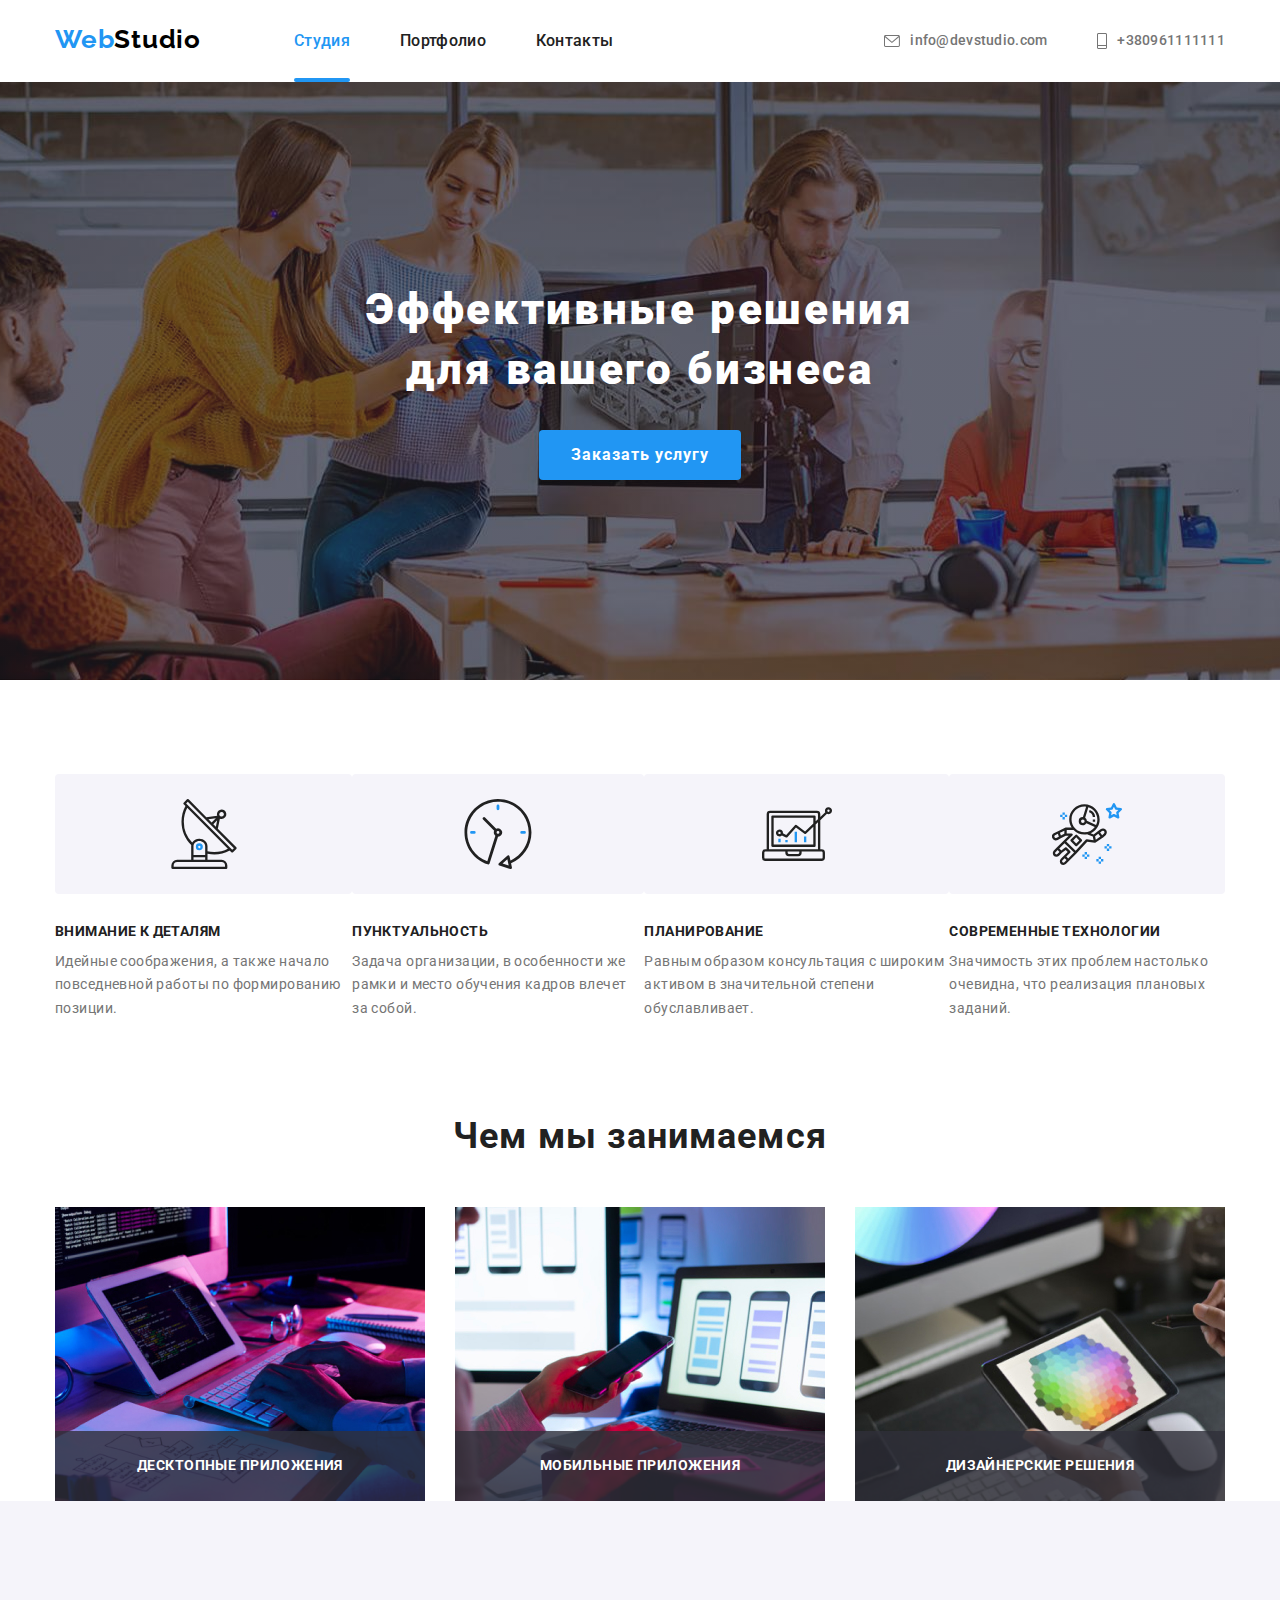
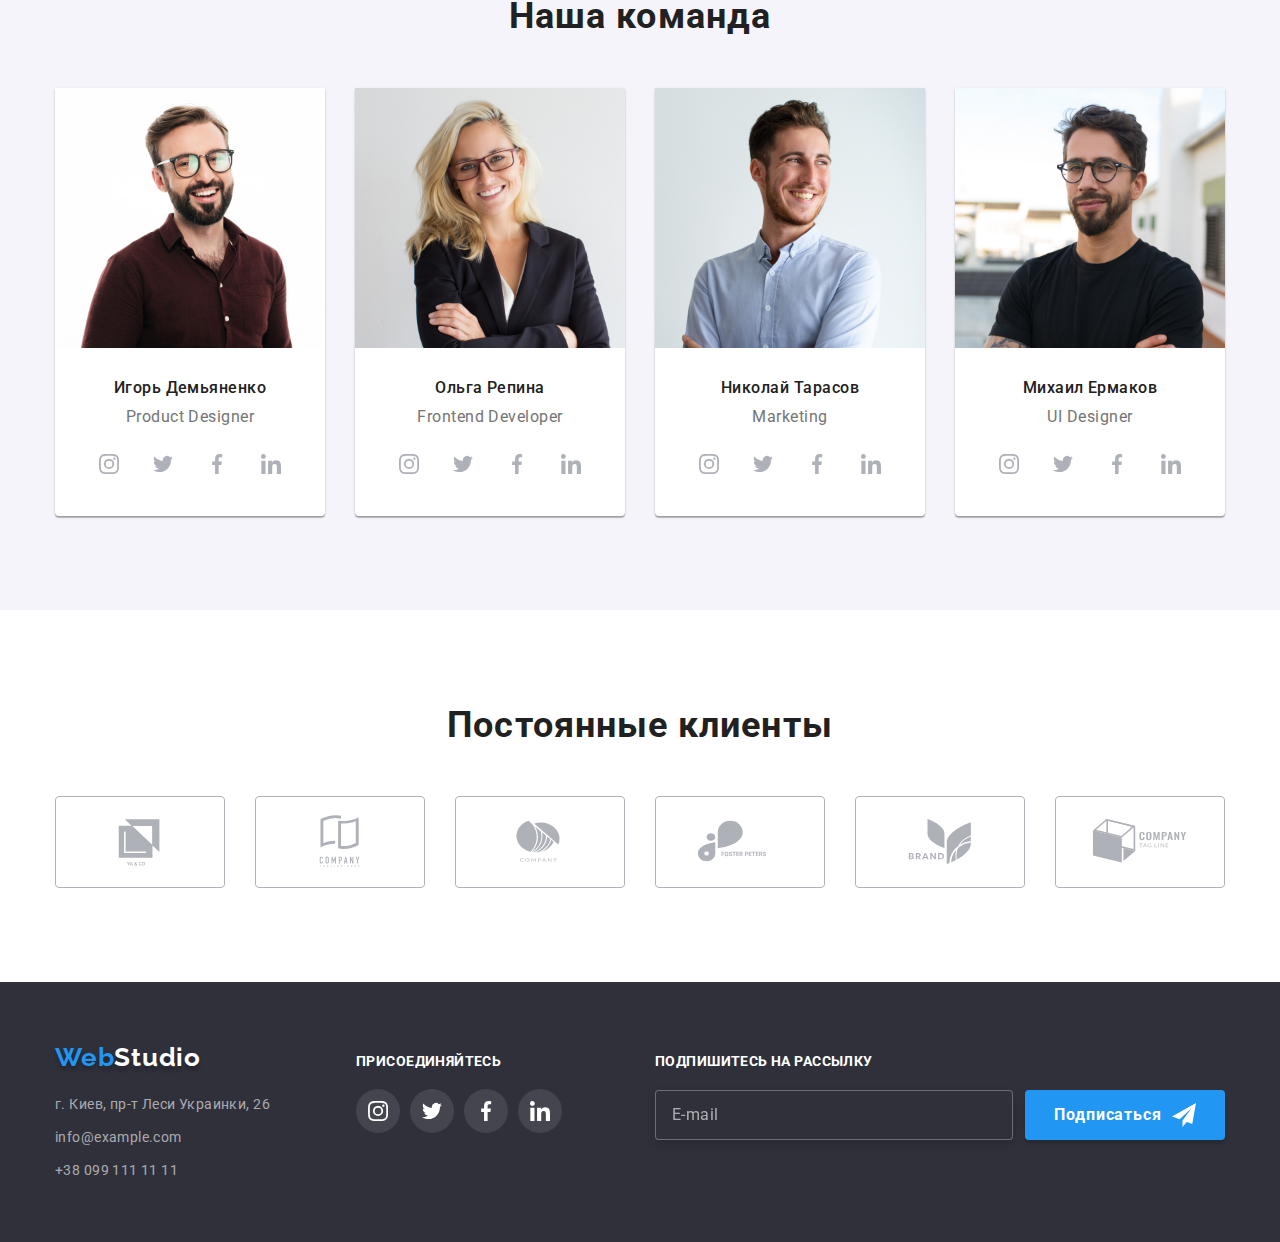
==== index.html @ cd78e580 "1" ====
<!DOCTYPE html>
<html lang="ru">
<head>
    <meta charset="UTF-8">
    <meta http-equiv="X-UA-Compatible" content="IE=edge">
    <meta name="viewport" content="width=device-width, initial-scale=1.0">
    <title>Studio</title>
    <link rel="preconnect" href="https://fonts.googleapis.com" />
    <link rel="preconnect" href="https://fonts.gstatic.com" crossorigin />
    <link
      href="https://fonts.googleapis.com/css2?family=Raleway:wght@700&family=Roboto:wght@400;500;700;900&display=swap"
      rel="stylesheet"
    />
    <link
      rel="stylesheet"
      href="https://cdnjs.cloudflare.com/ajax/libs/modern-normalize/1.1.0/modern-normalize.min.css"
      integrity="sha512-wpPYUAdjBVSE4KJnH1VR1HeZfpl1ub8YT/NKx4PuQ5NmX2tKuGu6U/JRp5y+Y8XG2tV+wKQpNHVUX03MfMFn9Q=="
      crossorigin="anonymous"
      referrerpolicy="no-referrer"
    />
    <link rel="stylesheet" href="./css/main.min.css" />
    
</head>
<body>
    <!--Шапка макета-->
    <header class="header">
        <div class="container header-container">
         <nav class="nav-bar">
             <a href="/"class="nav-bar-logo">Web<span>Studio</span></a>
             <ul class="navigation">
                <li class="navigation__item"><a href="./index.html"class="navigation__link navigation__link--current">Студия</a></li>
                <li class="navigation__item"><a href="./portfolio.html"class="navigation__link">Портфолио</a></li>
                <li class="navigation__item"><a href="./"class="navigation__link">Контакты</a></li>
            </ul>
        </nav>
            <div class="contacts-container">
            <ul class="contacts">
                <li class="contacts__item">
                    <a class="contacts__link" href="mailto:info@devstudio.com">
                    <svg class="icon-contacts__link" width="16" height="12">
                    <use href="./images/sprite.svg#icon-envelope"></use>
                </svg>info@devstudio.com
                </a>
            </li>
                <li class="contacts__item">
                <a class="contacts__link" href="tel:+380961111111">
                <svg class="icon-contacts__link" width="10" height="16">
                <use href="./images/sprite.svg#icon-phone"></use>
                </svg>+380961111111</a></li>
            </ul>
            </div>
        </div>
     </header>
   
                                              <!--Main Container-->
<main>
                                            <!--Эфективное решение-->
    <section class="main">
        <h1 class="main__title">Эффективные решения <br/>для вашего бизнеса</h1>
        <button type="button" class="main__btn" data-modal-open>Заказать услугу</button>
        
    </section>
                                            <!--Особенности-->
    <section class="section">
        <div class="container">
                <h2 class="section__title title--hidden">Особенности</h2>
            <ul class="qualities__list">
                <li class="qualities__item">
                    <div class="qualities__item--icon">
                            <svg class="qualities__icon" width="70" height="70">
                                <use href="./images/sprite.svg#icon-antenna"></use>
                            </svg>
                        </div>
                    <h3 class="qualities__title">Внимание к деталям</h3>
                    <p class="qualities__text">Идейные соображения, а также начало повседневной работы по формированию позиции.</p>
                </li>
                <li class="qualities__item">
                    <div class="qualities__item--icon">
                            <svg class="qualities-icon" width="70" height="70">
                                <use href="./images/sprite.svg#icon-clock"></use>
                            </svg>
                        </div>
                    <h3 class="qualities__title">Пунктуальность</h3>
                    <p class="qualities__text">Задача организации, в особенности же рамки и место обучения кадров влечет за собой.</p>
                </li>
                <li class="qualities__item">
                    <div class="qualities__item--icon">
                            <svg class="qualities__icon" width="70" height="70">
                                <use href="./images/sprite.svg#icon-diagram"></use>
                            </svg>
                            </div>
                    <h3 class="qualities__title">Планирование</h3>
                    <p class="qualities__text">Равным образом консультация с широким активом в значительной степени обуславливает.</p>
                </li>
                <li class="qualities__item">
                    <div class="qualities__item--icon">
                            <svg class="qualities__icon" width="70" height="70">
                                <use href="./images/sprite.svg#icon-astronaut"></use>
                            </svg>
                            </div>
                    <h3 class="qualities__title">Современные технологии</h3>
                    <p class="qualities__text">Значимость этих проблем настолько очевидна, что реализация плановых заданий.</p>
                </li>
                
                
            </ul>
        </div>
    </section>
        <!--Чем мы занимаемся-->
    <section class="description">
        <div class="container">
            <h2 class="description__title">Чем мы занимаемся<h2>
            <ul class="description__list">
                <li class="description__item"><img src="images/img.jpg" alt="box 1" width="370" alt="Чем мы занимаемся">
                    <div class="description__thumb">
                    <p class="thumb__title">Десктопные приложения</p>
                    </div>   
                </li>
                <li class="description__item"><img src="images/img (1).jpg" alt="box 2" width="370" alt="Чем мы занимаемся">
                    <div class="description__thumb">
                    <p class="thumb__title">Мобильные приложения</p>
                    </div>
                </li>
                <li class="description__item"><img src="images/img (2).jpg" alt="box 3" width="370" alt="Чем мы занимаемся">
                    <div class="description__thumb">
                    <p class="thumb__title">Дизайнерские решения</p>
                    </div>
                </li>

            </ul>
        </div>
    </section>
        <!--Наша команда-->
    <section class="section section--team">
        <div class="container">
        <h2 class="team__title">Наша команда</h2>
        <ul class="team list">
            <li class="team__item">
                <div class="team__member">
                <img src="images/Igor Demyanenko.jpg" alt="Igor Demyanenko" width="270"/>
                <div class="razmetka">
                    <h3 class="team__name">Игорь Демьяненко</h3>
                    <p class="team__text">Product Designer</p>
                    <ul class="team__social--link">
                                <li class="social__link--item">
                                    <a href="" class="social__link">
                                        <svg class="social__icon">
                                            <use href="./images/sprite.svg#icon-instagram"></use>
                                        </svg>
                                    </a>
                                    </li>
                                    <li class="social__link--item">
                                    <a href="" class="social__link">
                                        <svg class="social__icon">
                                            <use href="./images/sprite.svg#icon-twitter"></use>
                                        </svg>
                                    </a>
                                </li>

                                <li class="social__link--item">
                                    <a href="" class="social__link">
                                        <svg class="social__icon">
                                            <use href="./images/sprite.svg#icon-facebook"></use>
                                        </svg>
                                    </a>
                                </li>

                                <li class="social__link--item">
                                    <a href="" class="social__link">
                                        <svg class="social__icon">
                                            <use href="./images/sprite.svg#icon-linkedin"></use>
                                        </svg>
                                    </a>
                                </li>
                            </ul>
                        </div>
                </div>
            </li>
            <li class="team__item">
                <div class="team__member">
                <img src="images/Olga Repina.jpg" alt="Olga Repina" width="270"/>
                <div class="razmetka">
                <h3 class="team__name">Ольга Репина</h3>
                <p class="team__text">Frontend Developer</p>
                <ul class="team__social--link">
                                <li class="social__link--item">
                                    <a href="" class="social__link">
                                        <svg class="social__icon">
                                            <use href="./images/sprite.svg#icon-instagram"></use>
                                        </svg>
                                    </a>
                                    </li>
                                    <li class="social__link--item">
                                    <a href="" class="social__link">
                                        <svg class="social__icon">
                                            <use href="./images/sprite.svg#icon-twitter"></use>
                                        </svg>
                                    </a>
                                </li>

                                <li class="social__link--item">
                                    <a href="" class="social__link">
                                        <svg class="social__icon">
                                            <use href="./images/sprite.svg#icon-facebook"></use>
                                        </svg>
                                    </a>
                                </li>

                                <li class="social__link--item">
                                    <a href="" class="social__link">
                                        <svg class="social__icon">
                                            <use href="./images/sprite.svg#icon-linkedin"></use>
                                        </svg>
                                    </a>
                                </li>
                            </ul>
                        </div>
                </div>
                
            </li>
            <li class="team__item">
                <div class="team__member">
                <img src="images/Nikolay Tarasov.jpg" alt="Nikolay Tarasov" width="270"/>
                <div class="razmetka">
                <h3 class="team__name">Николай Тарасов</h3>
                <p class="team__text">Marketing</p>
                <ul class="team__social--link">
                                <li class="social__link--item">
                                    <a href="" class="social__link">
                                        <svg class="social__icon">
                                            <use href="./images/sprite.svg#icon-instagram"></use>
                                        </svg>
                                    </a>
                                    </li>
                                    <li class="social__link--item">
                                    <a href="" class="social__link">
                                        <svg class="social__icon">
                                            <use href="./images/sprite.svg#icon-twitter"></use>
                                        </svg>
                                    </a>
                                </li>

                                <li class="social__link--item">
                                    <a href="" class="social__link">
                                        <svg class="social__icon">
                                            <use href="./images/sprite.svg#icon-facebook"></use>
                                        </svg>
                                    </a>
                                </li>

                                <li class="social__link--item">
                                    <a href="" class="social__link">
                                        <svg class="social__icon">
                                            <use href="./images/sprite.svg#icon-linkedin"></use>
                                        </svg>
                                    </a>
                                </li>
                            </ul>
                        </div>
                </div>
                
            </li>
            <li class="team__item">
                <div class="team__member">
                <img src="images/Mikhail Ermakov.jpg" alt="Mikhail Ermakov.jpg" width="270"/>
                <div class="razmetka">
                <h3 class="team__name">Михаил Ермаков</h3>
                <p class="team__text">UI Designer</p>
                <ul class="team__social--link">
                                <li class="social__link--item">
                                    <a href="" class="social__link">
                                        <svg class="social__icon">
                                            <use href="./images/sprite.svg#icon-instagram"></use>
                                        </svg>
                                    </a>
                                    </li>
                                    <li class="social__link--item">
                                    <a href="" class="social__link">
                                        <svg class="social__icon">
                                            <use href="./images/sprite.svg#icon-twitter"></use>
                                        </svg>
                                    </a>
                                </li>

                                <li class="social__link--item">
                                    <a href="" class="social__link">
                                        <svg class="social__icon">
                                            <use href="./images/sprite.svg#icon-facebook"></use>
                                        </svg>
                                    </a>
                                </li>

                                <li class="social__link--item">
                                    <a href="" class="social__link">
                                        <svg class="social__icon">
                                            <use href="./images/sprite.svg#icon-linkedin"></use>
                                        </svg>
                                    </a>
                                </li>
                            </ul>
                        </div>
                </div>
                
            </li>

        </ul>
        </div>
    </section>
    <section class="section clients">
            <div class="container">
                <h2 class="clients__title">Постоянные клиенты</h2>
                <ul class="clients__list">
                    <li class="clients__item">                        
                            <a href="" class="clients__link">
                                <svg class="clients__icon">
                                    <use href="./images/sprite.svg#icon-ya"></use>
                                </svg>
                            </a>                       
                    </li>

                    <li class="clients__item">                        
                            <a href="" class="clients__link">
                                <svg class="clients__icon">
                                    <use href="./images/sprite.svg#icon-company2"></use>
                                </svg>
                            </a>                       
                    </li>

                    <li class="clients__item">                        
                            <a href="" class="clients__link">
                                <svg class="clients__icon">
                                    <use href="./images/sprite.svg#icon-company1"></use>
                                </svg>
                            </a>                       
                    </li>

                    <li class="clients__item">                        
                            <a href="" class="clients__link">
                                <svg class="clients__icon">
                                    <use href="./images/sprite.svg#icon-foster"></use>
                                </svg>
                            </a>                       
                    </li>

                    <li class="clients__item">                        
                            <a href="" class="clients__link">
                                <svg class="clients__icon">
                                    <use href="./images/sprite.svg#icon-brand"></use>
                                </svg>
                            </a>                      
                    </li>

                    <li class="clients__item">                        
                            <a href="" class="clients__link">
                                <svg class="clients__icon">
                                    <use href="./images/sprite.svg#icon-company"></use>
                                </svg>
                            </a>                        
                    </li>
                </ul>
            </div>
        </section>
</main>
    <!--Футер-->
<footer class="footer">
        <div class="container footer__container">
            <div class="address__footer">
                <a href="./" class="logo__footer">Web<span>Studio</span></a>
                <address class="address">
                    <ul class="address__list">
                        <li class="address__item"><a href="https://goo.gl/maps/F7kHpcfv4nyUsWdm8" target="_blank"
                                rel="noopener noreferrer" class="address__link city-link">г. Киев, пр-т Леси Украинки, 26</a></li>
                        <li class="address__item"><a href="mailto:info@example.com" class="address__link">info@example.com</a></li>
                        <li class="address__item"><a href="tel:+380991111111" class="address__link">+38 099 111 11 11</a></li>
                    </ul>
                </address>
            </div>

            <div class="social__footer">              
                <h2 class="social__footer--title">присоединяйтесь</h2>
                <ul class="social__footer--list">
                    <li class="social__footer--item">
                        <a href="" class="social__footer--link">
                            <svg class="social__footer--icon">
                                <use href="./images/sprite.svg#icon-instagram"></use>
                            </svg>
                        </a>
                    </li>                            
                    
                    <li class="social__footer--item">
                        <a href="" class="social__footer--link">
                            <svg class="social__footer--icon">
                                <use href="./images/sprite.svg#icon-twitter"></use>                        
                            </svg>
                        </a>
                    </li>                            
                    
                    <li class="social__footer--item">
                        <a href="" class="social__footer--link">
                            <svg class="social__footer--icon">
                                <use href="./images/sprite.svg#icon-facebook"></use>
                            </svg>
                        </a>
                    </li>                            
                    
                    <li class="social__footer--item">
                        <a href="" class="social__footer--link">
                            <svg class="social__footer--icon">
                                <use href="./images/sprite.svg#icon-linkedin"></use>
                            </svg>
                        </a>
                    </li>                               
                </ul>
            </div>


            <form class="mailing__form">
                <div class="mailing__input">
                    <label for="mailing">Подпишитесь на рассылку</label>
                    <input type="email" name="email" id="mailing" placeholder="E-mail">
                </div>
                <button type="submit" class="mailing__btn">Подписаться                    
                    <svg class="btn__icon">
                    <use href="./images/sprite.svg#icon-send"></use>
                    </svg>                    
                </button>
                </form>         
            </div>           

            
        
        
        </div>
    </footer>
    <!-- Backdrop -->
    <div class="backdrop is-hidden" data-modal>
    <div class="modal">
    <button class="modal__btn" type="button" data-modal-close> 
    <svg class="close__icon">
        <use href="./images/sprite.svg#close-icon"></use>
        </svg>
    </button> 
    <form action="" class="modal__form">
        <p class="modal__form--head">Оставьте свои данные, мы вам перезвоним</p>
    <div class="form__field">
        <label for="" class="modal__form--field">Имя</label>
        <div class="form__icon--position">
        <input type="text" class="modal__form--input" name="user-name">
        <svg class="form__icon" width="18" height="18">
            <use href="./images/sprite.svg#person"></use>
        </svg>
        </div>
    </div>
            
    <div class="form__field">
        <label for="" class="modal__form--field">Телефон</label>
        <div class="form__icon--position">
            <input type="tel" class="modal__form--input" name="user-tel">
            <svg class="form__icon"width="18" height="18">
            <use href="./images/sprite.svg#phone-black"></use>
            </svg>
        </div>
    </div>
    <div class="form__field">
        <label for="" class="modal__form--field">Почта</label>
        <div class="form__icon--position">
            <input class="modal__form--input" type="email" name="email" id="mail">
            <svg class="form__icon" width="18" height="18">
                <use href="./images/sprite.svg#email-black"></use>
            </svg>
        </div>
    </div> 
    <div class="form__field">
        <label for="comment" class="modal__form--field">Комментарий</label>
        <textarea class="modal__form--message" name="comment" id="comment" cols="30" rows="10" placeholder="Введите текст"></textarea>
    </div>
    <div class="form__agree"> 
        <label class="form__agree--label">                  
        <input class="form__agree--input" type="checkbox" name="agreement">
        <span class="form__agree--icon"></span>                    
        Соглашаюсь с рассылкой и принимаю 
        <span class="form__agree-link--box">&nbsp;
        <a href="" class="form__agree--link">Условия договора</a>
        </span>
        </label> 
    </div>
        <button class="modal__form--button" type="submit">Отправить</button>
    </form>
    </div>
    </div>
    <script src="./js/modal.js"></script>
</body>
</html>
---- css/main.min.css ----
.section{padding:94px 0}.title--hidden{position:absolute;left:-10000px;top:auto;width:1px;height:1px;overflow:hidden}.container{width:1200px;padding-left:15px;padding-right:15px;margin-left:auto;margin-right:auto}/*! modern-normalize v1.1.0 | MIT License | https://github.com/sindresorhus/modern-normalize */*,::before,::after{box-sizing:border-box}html{line-height:1.15;-webkit-text-size-adjust:100%;-moz-tab-size:4;tab-size:4}body{margin:0;font-family:system-ui,-apple-system,"Segoe UI",Roboto,Helvetica,Arial,sans-serif,"Apple Color Emoji","Segoe UI Emoji"}hr{height:0;color:inherit}abbr[title]{text-decoration:underline dotted}b,strong{font-weight:bolder}code,kbd,samp,pre{font-family:ui-monospace, SFMono-Regular, Consolas, "Liberation Mono", Menlo, monospace;font-size:1em}small{font-size:80%}sub,sup{font-size:75%;line-height:0;position:relative;vertical-align:baseline}sub{bottom:-0.25em}sup{top:-0.5em}table{text-indent:0;border-color:inherit}button,input,optgroup,select,textarea{font-family:inherit;font-size:100%;line-height:1.15;margin:0}button,select{text-transform:none}button,[type="button"],[type="reset"],[type="submit"]{-webkit-appearance:button}::-moz-focus-inner{border-style:none;padding:0}:-moz-focusring{outline:1px dotted ButtonText}:-moz-ui-invalid{box-shadow:none}legend{padding:0}progress{vertical-align:baseline}::-webkit-inner-spin-button,::-webkit-outer-spin-button{height:auto}[type="search"]{-webkit-appearance:textfield;outline-offset:-2px}::-webkit-search-decoration{-webkit-appearance:none}::-webkit-file-upload-button{-webkit-appearance:button;font:inherit}summary{display:list-item}body{font-family:Roboto, sans-serif;margin-top:80px;color:#757575;background-color:#ffffff;font-size:1.71;font-style:normal}h1,h2,h3,p,ul{margin:0}ul{padding:0;list-style:none}img{display:block;max-width:100%;height:auto}.header{position:fixed;top:0;left:0;z-index:1;width:100%;background-color:#fff}.header__border-bottom{border-bottom:1px solid #ececec}.header-container{display:flex;align-items:center}.nav-bar{display:flex}.nav-bar-logo{padding-top:24px;padding-bottom:25px;margin-right:93px;color:#2196f3;font-family:Raleway;font-weight:700;text-decoration:none;font-size:26px;line-height:1.19;letter-spacing:0.03em}.nav-bar-logo>span{color:#000000}.navigation{position:relative;display:flex;align-items:center}.navigation__item{position:relative}.navigation__item:not(:last-child){margin-right:50px}.navigation__link{display:block;padding-top:32px;padding-bottom:32px;font-weight:500;line-height:1.14;letter-spacing:0.02em;text-decoration:none;color:#212121;transition:color 250ms cubic-bezier(0.4, 0, 0.2, 1)}.navigation__link:hover,.navigation__link:focus{color:#2196f3}.navigation__link--current{color:#2196f3}.navigation__link--current::after{position:absolute;bottom:0px;left:0;content:"";width:100%;height:4px;background-color:#2196f3;border-radius:2px}.contacts-container{display:flex;margin-left:auto;align-items:center}.contacts{display:flex;margin-left:auto;align-items:center}.contacts__item:not(:last-child){margin-right:50px}.contacts__link{display:flex;align-items:center;padding-bottom:32px;padding-top:32px;font-weight:500;font-size:14px;line-height:1.14;letter-spacing:0.02em;text-decoration:none;color:#757575;transition:color 250ms cubic-bezier(0.4, 0, 0.2, 1)}.contacts__link:hover,.contacts__link:focus{color:#2196f3}.icon-contacts__link{margin-right:10px;fill:currentColor}.main{margin:0 auto;background-image:linear-gradient(to right, rgba(47,48,58,0.4), rgba(47,48,58,0.4)),url(../images/hero.jpg);background-position:center;background-size:cover;background-repeat:no-repeat;max-width:1600px;padding:200px 0;text-align:center;background-color:#2f303a}.main__title{margin-bottom:30px;font-weight:900;font-size:44px;line-height:1.36;letter-spacing:0.06em;color:#fff}.main__btn{margin-right:auto;margin-left:auto;padding:10px 32px;font-weight:700;font-size:16px;line-height:1.87;cursor:pointer;letter-spacing:0.06em;box-shadow:0px 4px 4px rgba(0,0,0,0.15);border-radius:4px;border:transparent;background-color:#2196f3;color:#fff;transition:background-color 250ms cubic-bezier(0.4, 0, 0.2, 1)}.main__btn:hover,.main__btn:focus{background-color:#188ce8}.description{padding-top:0}.description__title{margin-bottom:50px;font-weight:700;font-size:36px;line-height:1.17;letter-spacing:0.03em;text-align:center;color:#212121}.description__list{display:flex}.description__item{position:relative}.description__thumb{display:flex;justify-content:center;align-items:center;position:absolute;bottom:0;width:100%;height:70px;background:rgba(47,48,58,0.8)}.thumb__title{font-weight:700;font-size:14px;line-height:1.14;letter-spacing:0.03em;text-transform:uppercase;color:#ffffff}.description__item:not(:last-child){margin-right:30px}.section--team{background-color:#f5f4fa}.team{display:flex}.team__title{margin-bottom:50px;font-weight:700;font-size:36px;line-height:1.17;letter-spacing:0.03em;text-align:center;color:#212121}.team__item{text-align:center;background-color:#fff;box-shadow:0px 1px 3px rgba(0,0,0,0.12),0px 1px 1px rgba(0,0,0,0.14),0px 2px 1px rgba(0,0,0,0.2);border-radius:0px 0px 4px 4px}.team__item:not(:last-child){margin-right:30px}.razmetka{padding-top:30px;padding-bottom:30px}.team__name{margin-bottom:10px;font-weight:500;font-size:16px;line-height:1.19;letter-spacing:0.03em;color:#212121}.team__text{font-weight:400;font-size:16px;line-height:1.19;letter-spacing:0.03em;margin-bottom:16px}.section__title{font-weight:700;font-size:36px;line-height:1.17;letter-spacing:0.03em;text-align:center;color:#212121}.qualities__title{margin-bottom:10px;font-weight:700;font-size:14px;line-height:1.14;text-transform:uppercase;color:#212121;letter-spacing:0.03em}.qualities__list{display:flex}.qualities__text{min-width:270px;font-weight:400;font-size:14px;line-height:1.71;letter-spacing:0.03em}.qualities_list{display:flex}.qualities-item:not(:last-child){margin-right:30px}.qualities__item--icon{display:flex;justify-content:center;padding:25px 0;background-color:#f5f4fa;margin-bottom:30px;border-radius:4px}.team__social--link{display:flex;justify-content:center}.social__link{display:flex;justify-content:center;align-items:center;width:44px;height:44px;color:#afb1b8;border-radius:50%;transition:background-color 250ms cubic-bezier(0.4, 0, 0.2, 1),color 250ms cubic-bezier(0.4, 0, 0.2, 1)}.social__link:hover,.social__link:focus{background-color:#2196f3;color:#fff;cursor:pointer}.social__link--item:not(:last-child){margin-right:10px}.social__icon{width:20px;height:20px;fill:currentColor}.clients__title{margin-bottom:50px;font-weight:700;font-size:36px;line-height:1.17;letter-spacing:0.03em;text-align:center;color:#212121}.clients__list{display:inline-flex}.clients__item:not(:last-child){margin-right:30px}.clients__link{display:flex;justify-content:center;align-items:center;width:170px;height:92px;border:1px solid #afb1b8;border-radius:4px;border-radius:4px;color:#afb1b8;transition:color 250ms cubic-bezier(0.4, 0, 0.2, 1),border 250ms cubic-bezier(0.4, 0, 0.2, 1)}.clients__link:hover,.clients__link:focus{border:1px solid #2196f3;color:#2196f3}.clients__icon{width:106px;height:60px;fill:currentColor}.footer{padding:60px 0;background-color:#2f303a}.footer__container{display:flex;align-items:baseline}.address__footer{flex-grow:1;margin-right:70px}.logo__footer{color:#2196f3;text-decoration:none;font-family:Raleway;font-weight:700;font-size:26px;line-height:1.19;letter-spacing:0.03em;text-shadow:0px 4px 4px rgba(0,0,0,0.25)}.logo__footer>span{color:#fff}.address{margin-top:20px;font-size:14px;line-height:1.71;font-style:normal}.address__item:not(:last-child){margin-bottom:9px}.address__link{color:rgba(255,255,255,0.6);letter-spacing:0.03em;text-decoration:none;transition:color 250ms cubic-bezier(0.4, 0, 0.2, 1)}.address__link:hover,.address__link:focus{color:#2196f3}.social__footer{display:block;margin-right:93px}.social__footer--title{font-style:normal;text-transform:uppercase;margin-bottom:20px;font-weight:700;font-size:14px;line-height:calc(16 / 14);letter-spacing:0.03em;color:#fff}.social__footer--list{display:flex;justify-content:center}.social__footer--item:not(:last-child){margin-right:10px}.social__footer--link{display:flex;justify-content:center;align-items:center;width:44px;height:44px;background-color:rgba(255,255,255,0.1);border-radius:50%;color:#fff;transition:background-color 250ms cubic-bezier(0.4, 0, 0.2, 1)}.social__footer--link:hover,.social__footer--link:focus{background-color:#2196f3}.social__footer--icon{width:20px;height:20px;fill:currentColor}.mailing__form{display:flex;align-items:flex-end}.mailing__input{display:flex;flex-direction:column;margin-right:12px;width:358px}.mailing__input label{margin-bottom:20px;font-weight:700;font-size:14px;line-height:1.14;letter-spacing:0.03em;text-transform:uppercase;color:#fff}.mailing__input input{height:50px;padding:15px 16px;border:1px solid rgba(255,255,255,0.3);filter:drop-shadow(0px 4px 4px rgba(0,0,0,0.15));border-radius:4px;outline:none;background-color:#2f303a}.mailing__input input::placeholder{font-weight:400;font-size:16px;line-height:1.25;letter-spacing:0.03em;color:rgba(255,255,255,0.6)}.mailing__btn{display:flex;justify-content:center;align-items:center;padding:10px 30px;height:50px;width:200px;font-weight:700;font-size:16px;line-height:1.87;letter-spacing:0.06em;border:none;border-radius:4px;cursor:pointer;box-shadow:0px 4px 4px rgba(0,0,0,0.15);color:#fff;background-color:#2196f3}.btn__icon{height:24px;min-width:24px;margin-left:10px;fill:#fff}.backdrop{position:fixed;top:0;left:0;min-width:100%;min-height:100%;background-color:rgba(0,0,0,0.2);z-index:2;opacity:1;transition:opacity 250ms cubic-bezier(0.4, 0, 0.2, 1)}.backdrop.is-hidden{opacity:0;pointer-events:none}.modal{position:absolute;top:50%;left:50%;min-width:528px;min-height:581px;transform:translate(-50%, -50%) scale(1);transition:transform 250ms cubic-bezier(0.4, 0, 0.2, 1);background-color:#fff;padding:40px}.backdrop.is-hidden .modal{transform:translate(-50%, -50%) scale(0.7)}.modal__btn{position:absolute;top:8px;right:8px;width:30px;height:30px;border:1px solid rgba(0,0,0,0.1);box-sizing:border-box;border-radius:50%;cursor:pointer;background-color:#fff;color:#000000;transition:fill 250ms cubic-bezier(0.4, 0, 0.2, 1),border-color 250ms cubic-bezier(0.4, 0, 0.2, 1)}.modal__btn:hover,.modal__btn:focus{fill:#2196f3;color:#2196f3}.modal__form{display:flex;flex-direction:column}.modal__form:nth-child(-n+4){margin-bottom:10px}.modal__form:nth-child(5){margin-bottom:20px}.modal__form--head{font-weight:700;font-size:20px;line-height:1.15;text-align:center;margin-bottom:12px;letter-spacing:0.03em;color:#212121}.modal__form--field{display:block;padding-top:10px;margin-bottom:4px;font-weight:400;font-size:12px;line-height:1.16;letter-spacing:0.01em;cursor:pointer}.modal__form--field:nth-child(-n+4){margin-bottom:10px}.modal__form--field:nth-child(5){margin-bottom:20px}.form__icon--position{position:relative}.modal__form--input{width:100%;height:40px;border:1px solid rgba(33,33,33,0.2);box-sizing:border-box;border-radius:4px;padding-left:42px;outline:none;transition:border-color 250ms cubic-bezier(0.4, 0, 0.2, 1);cursor:pointer}.form__field:focus-within .modal__form--input{border-color:#2196f3}.modal__form--message{display:block;width:100%;height:120px;border:1px solid rgba(33,33,33,0.2);box-sizing:border-box;border-radius:4px;margin-top:6px;padding:12px 16px;resize:none;outline:none;transition:border 250ms cubic-bezier(0.4, 0, 0.2, 1)}.modal__form--message:focus{cursor:pointer;border-color:#2196f3}.modal__form--message::placeholder{font-weight:400;font-size:12px;line-height:1.16;letter-spacing:0.01em;color:rgba(117,117,117,0.5)}.form__agree{display:flex;justify-content:center;align-items:center;margin-bottom:30px}.form__agree--label{display:flex;justify-content:center;align-items:center;font-weight:400;font-size:14px;line-height:1.71;letter-spacing:0.03em;cursor:pointer}.form__agree--input{position:absolute;width:1px;height:1px;margin:-1px;border:0;padding:0;white-space:nowrap;clip-path:inset(100%);clip:rect(0 0 0 0);overflow:hidden}.form__agree--icon{display:inline-block;background-origin:border-box;margin-right:7px;width:16px;height:15px;border:2px solid #212121;border-radius:2px;cursor:pointer}.form__agree--input:checked+.form__agree--icon{background-origin:border-box;background-image:url("..//images/check.svg");background-color:#2196f3;border-radius:2px;background-size:cover;background-position:50% 50%;border:2px solid #2196f3}.form__agree--input:focus+.form__agree--icon{border:2px solid #2196f3}.form__agree-link--box{position:relative}.form__agree--link{text-decoration:none;color:#2196f3}.form__agree--link::after{position:absolute;bottom:0;left:8px;content:"";width:94%;border-bottom:1px solid #2196f3}.modal__form--button{display:block;margin:0 auto;width:200px;height:50px;font-weight:700;font-size:16px;line-height:1.87;text-align:center;letter-spacing:0.06em;color:#fff;background-color:#2196f3;border:none;border-radius:4px;box-shadow:0px 4px 4px rgba(0,0,0,0.15);transition:background-color 250ms cubic-bezier(0.4, 0, 0.2, 1)}.modal__form--button:hover,.modal__form--button:focus{background-color:#188ce8;box-shadow:0px 4px 4px rgba(0,0,0,0.15);cursor:pointer}.form__icon{position:absolute;top:50%;left:12px;transform:translateY(-50%);fill:#212121}.form__field:focus-within .form__icon{fill:#2196f3}.close__icon{position:absolute;top:50%;left:50%;transform:translate(-50%, -50%);width:18px;height:18px;fill:currentColor}
/*# sourceMappingURL=main.min.css.map */
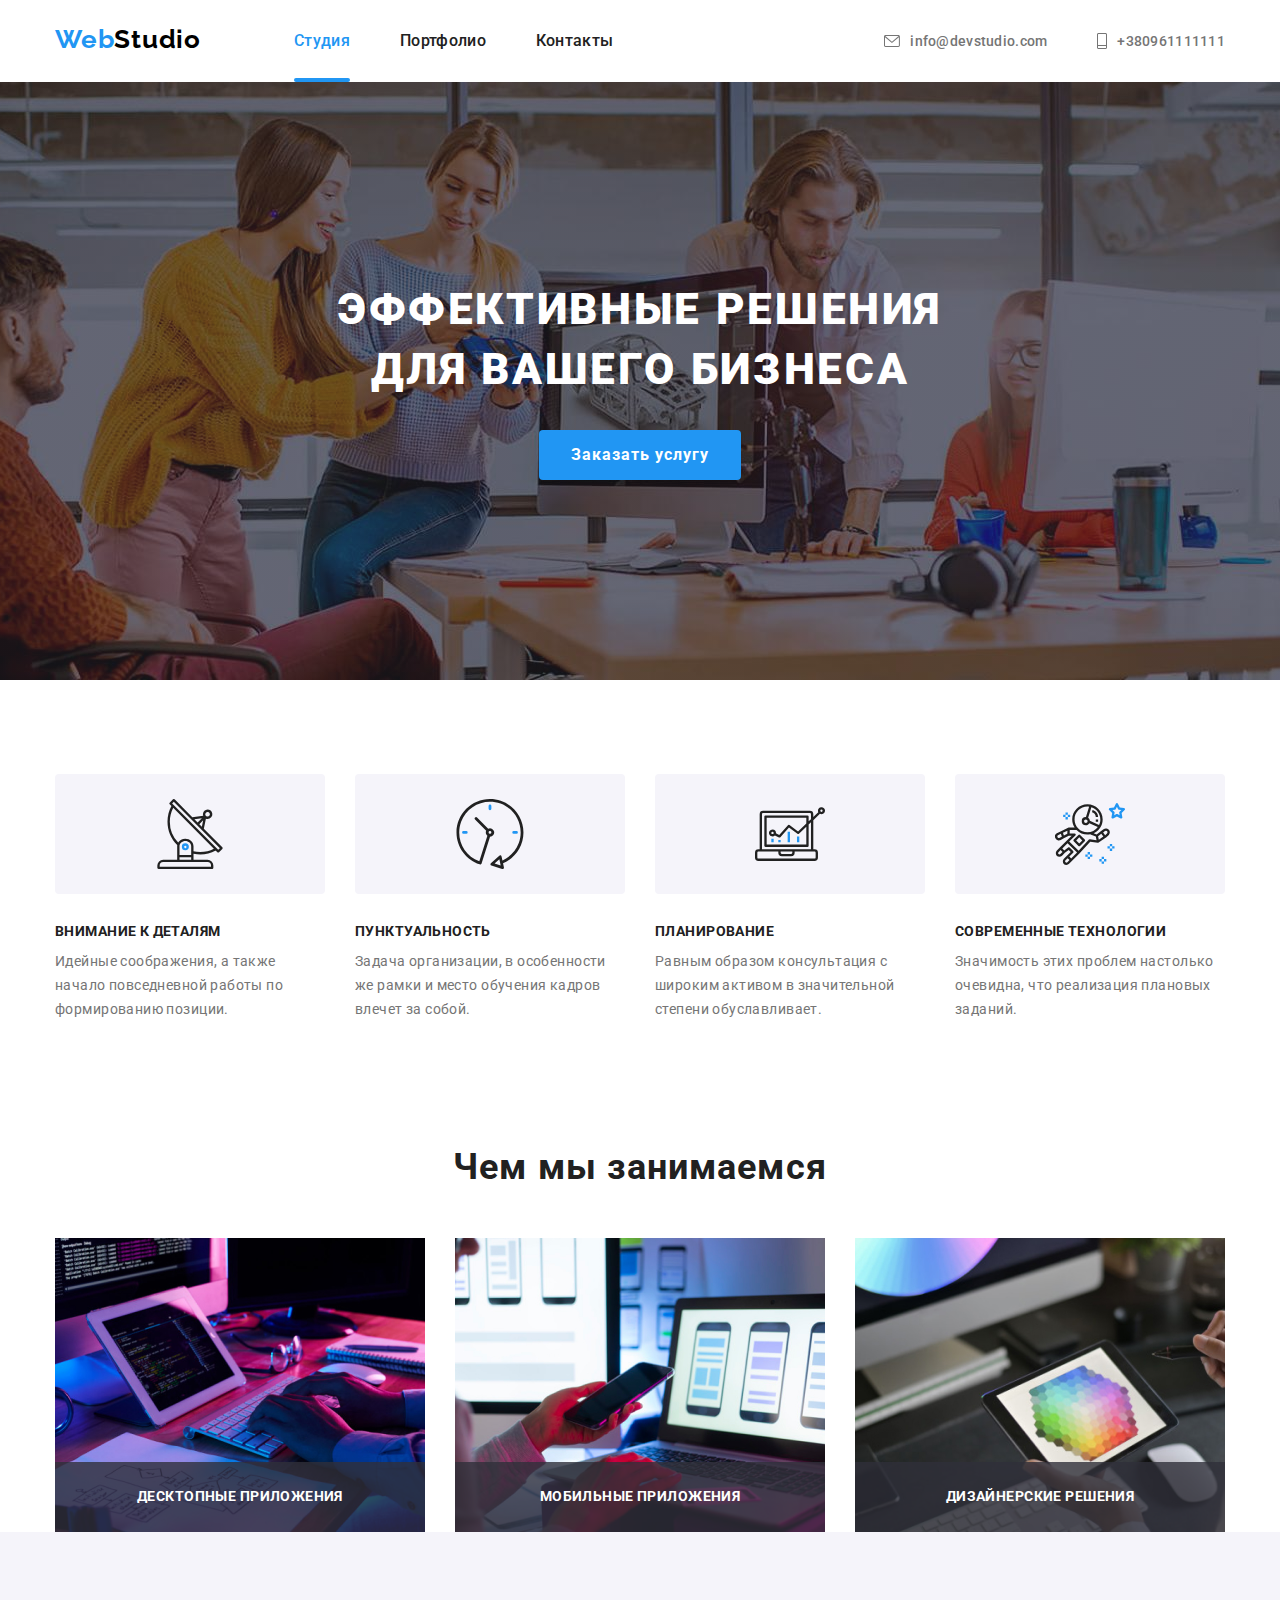
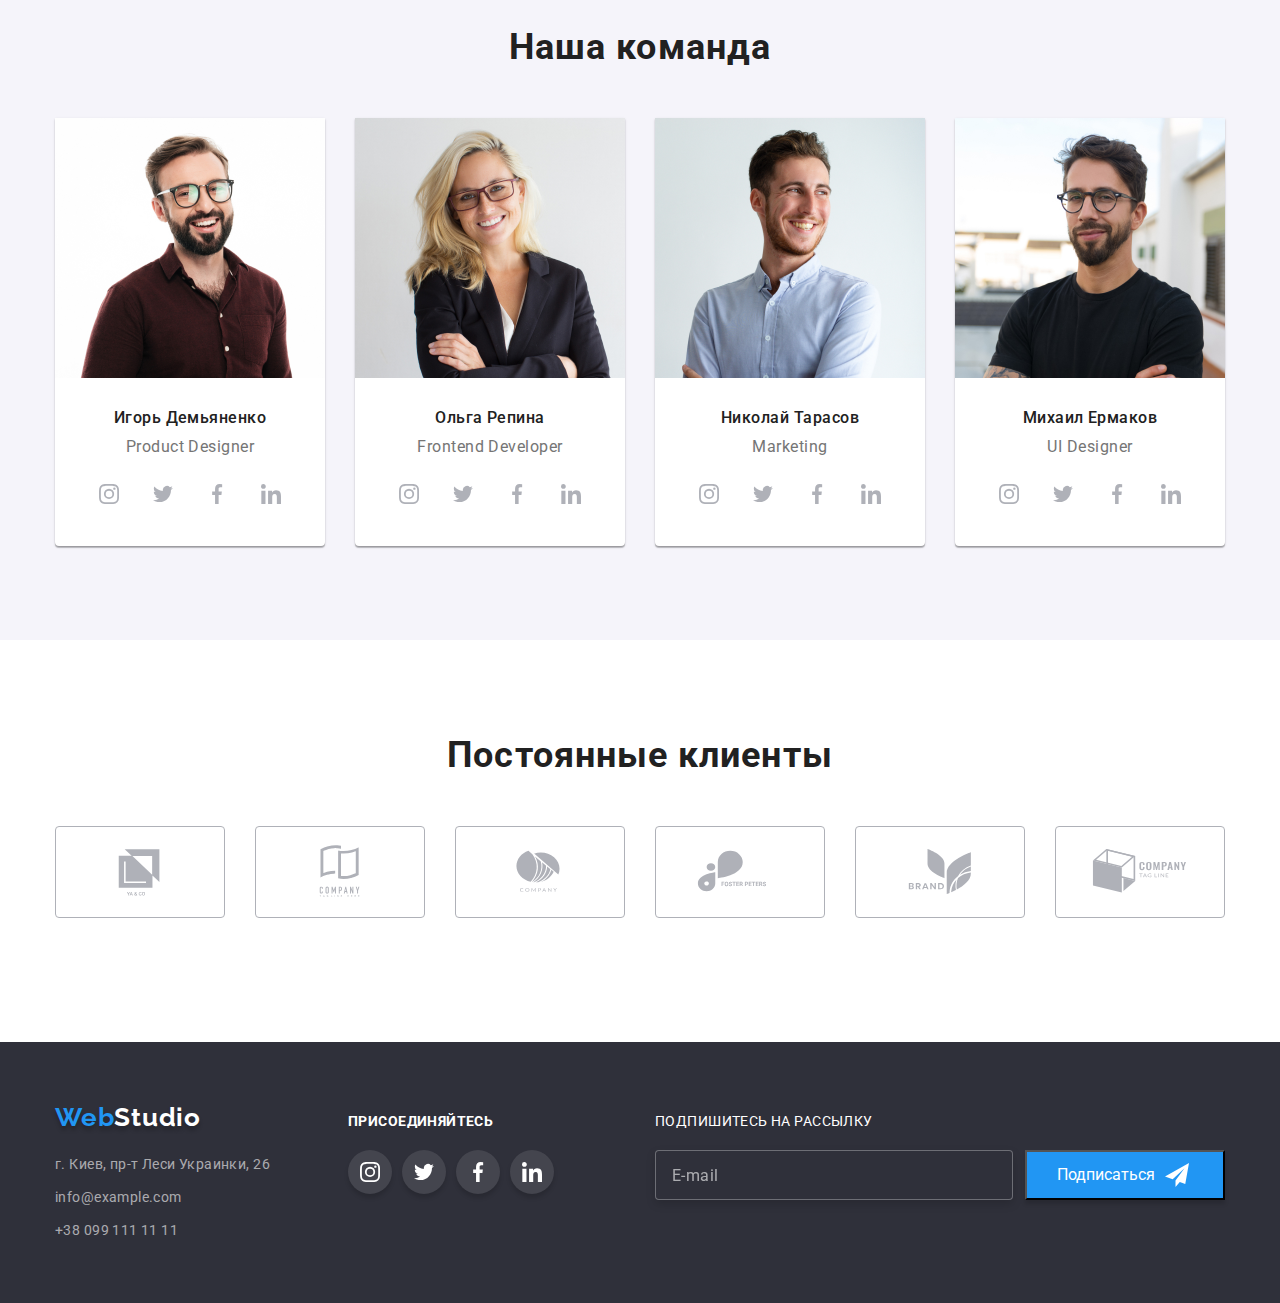
==== commit 990a066e: "2" ====
--- a/index.html
+++ b/index.html
@@ -22,7 +22,7 @@
     
 </head>
 <body>
-    <!--Шапка макета-->
+                                             <!--*Navigation bar-->
     <header class="header">
         <div class="container header-container">
          <nav class="nav-bar">
@@ -33,23 +33,73 @@
                 <li class="navigation__item"><a href="./"class="navigation__link">Контакты</a></li>
             </ul>
         </nav>
-            <div class="contacts-container">
+                                                <!--*Mobile Menu-->
+             <button class="burger-btn" type="button" data-menu-open>
+                <svg class="burger-btn__icon" width="40" height="40" aria-label="переключатель мобильного меню">
+                    <use href="./images/sprite.svg#icon-menu"></use>
+                </svg>
+            </button>
+
+            <div class="mobile-menu" data-menu>
+                <button class="close-btn" type="button" data-menu-close>
+                    <svg class="close-btn__icon" width="40" height="40" aria-label="переключатель мобильного меню">
+                        <use href="./images/sprite.svg#icon-menu-close"></use>
+                    </svg>
+                </button>
+                <div class="navigation__box">
+                    <ul class="mobile-nav">
+                        <li class="mobile-nav__item">
+                            <a href="" class="mobile-nav__link mobile-nav__link--current">Студия</a>
+                        </li>
+                        <li class="mobile-nav__item">
+                            <a href="./portfolio.html" class="mobile-nav__link">Портфолио</a>
+                        </li>
+                        <li class="mobile-nav__item">
+                            <a href="" class="mobile-nav__link">Контакты</a>
+                        </li>
+                    </ul>
+                </div>
+                <div class="communication-box">
+                    <ul class="communication">
+                        <li class="communication__list">
+                            <a href="tel:+380961111111" class="communication__link communication__link--current">
+                                +38 096 111 11 11
+                            </a>
+                        </li>
+                        <li class="communication__list">
+                            <a href="mailto:info@devstudio.com" class="communication__link">
+                                info@devstudio.com
+                            </a>
+                        </li>
+                    </ul>
+                    <ul class="community">
+                        <li class="community__list">Instagram</li>
+                        <li class="community__list">Twitter</li>
+                        <li class="community__list">Facebook</li>
+                        <li class="community__list">LinkedIn</li>
+                    </ul>
+                </div>
+
+            </div>
+                                             <!-- *End mobile-menu -->
+
+            
             <ul class="contacts">
                 <li class="contacts__item">
                     <a class="contacts__link" href="mailto:info@devstudio.com">
-                    <svg class="icon-contacts__link" width="16" height="12">
+                    <svg class="icon-contacts__first" width="16" height="12">
                     <use href="./images/sprite.svg#icon-envelope"></use>
                 </svg>info@devstudio.com
                 </a>
             </li>
                 <li class="contacts__item">
                 <a class="contacts__link" href="tel:+380961111111">
-                <svg class="icon-contacts__link" width="10" height="16">
+                <svg class="icon-contacts__second" width="10" height="16">
                 <use href="./images/sprite.svg#icon-phone"></use>
                 </svg>+380961111111</a></li>
             </ul>
-            </div>
-        </div>
+        </div>
+        
      </header>
    
                                               <!--Main Container-->
@@ -57,10 +107,10 @@
                                             <!--Эфективное решение-->
     <section class="main">
         <h1 class="main__title">Эффективные решения <br/>для вашего бизнеса</h1>
-        <button type="button" class="main__btn" data-modal-open>Заказать услугу</button>
+        <button type="button" class="main__btn btn" data-modal-open>Заказать услугу</button>
         
     </section>
-                                            <!--Особенности-->
+                                                 <!--Особенности-->
     <section class="section">
         <div class="container">
                 <h2 class="section__title title--hidden">Особенности</h2>
@@ -106,22 +156,46 @@
             </ul>
         </div>
     </section>
-        <!--Чем мы занимаемся-->
-    <section class="description">
+                                                <!--Чем мы занимаемся-->
+    <section class="section__description description--padding">
         <div class="container">
             <h2 class="description__title">Чем мы занимаемся<h2>
             <ul class="description__list">
-                <li class="description__item"><img src="images/img.jpg" alt="box 1" width="370" alt="Чем мы занимаемся">
+                <li class="description__item">
+                    <picture>
+                            <source media="(min-width: 1200px)"
+                             srcset="./images/description/whatwedo.jpg 370w, images/description/whatwedo@2x.jpg 740w" sizes="33vw">
+                             
+                             <source media="(min-width: 1200px)"
+                             srcset="./images/description/whatwedo.webp 370w, images/description/whatwedo@2x.webp 740w" type="image/webp" sizes="33vw"> 
+                             <img src="#" alt="Чем мы занимаемся" loading="lazy" />
+                        </picture>
                     <div class="description__thumb">
                     <p class="thumb__title">Десктопные приложения</p>
                     </div>   
                 </li>
-                <li class="description__item"><img src="images/img (1).jpg" alt="box 2" width="370" alt="Чем мы занимаемся">
+                <li class="description__item">
+                    <picture>
+                            <source media="(min-width: 1200px)"
+                             srcset="./images/description/whatwedo2.jpg 370w, images/description/whatwedo2@2x.jpg 740w" sizes="33vw">
+
+                             <source media="(min-width: 1200px)"
+                             srcset="./images/description/whatwedo2.webp 370w, images/description/whatwedo2@2x.webp 740w" type="image/webp" sizes="33vw"> 
+                             <img src="#" alt="Чем мы занимаемся" loading="lazy" />
+                        </picture>
                     <div class="description__thumb">
                     <p class="thumb__title">Мобильные приложения</p>
                     </div>
                 </li>
-                <li class="description__item"><img src="images/img (2).jpg" alt="box 3" width="370" alt="Чем мы занимаемся">
+                <li class="description__item">
+                     <picture>
+                            <source media="(min-width: 1200px)"
+                             srcset="./images/description/whatwedo3.jpg 370w, images/description/whatwedo3@2x.jpg 740w" sizes="33vw">
+
+                             <source media="(min-width: 1200px)"
+                             srcset="./images/description/whatwedo3.webp 370w, images/description/whatwedo3@2x.webp 740w" type="image/webp" sizes="33vw"> 
+                             <img src="#" alt="Чем мы занимаемся" loading="lazy" />
+                        </picture>
                     <div class="description__thumb">
                     <p class="thumb__title">Дизайнерские решения</p>
                     </div>
@@ -136,38 +210,59 @@
         <h2 class="team__title">Наша команда</h2>
         <ul class="team list">
             <li class="team__item">
+                <picture>
+                            <source media="(min-width: 1200px)"
+                                srcset="./images/team/desktop/ourteam.jpg 810w, ./images/team/desktop/ourteam@2x.jpg 540w" sizes="25vw"/>
+        
+                            <source media="(min-width: 1200px)"
+                                srcset="./images/team/desktop/ourteam.webp 810w, ./images/team/desktop/ourteam@2x.webp 540w"
+                                type="image/webp" sizes="25vw" />       
+                            <source media="(min-width: 768px)"
+                                srcset="./images/team/tablet/ourteam.jpg 354w, ./images/team/tablet/ourteam@2x.jpg 708w" sizes="50vw" />
+        
+                            <source media="(min-width: 768px)"
+                                srcset="./images/team/tablet/ourteam.webp 354w, ./images/team/tablet/ourteam@2x.webp 708w"
+                                type="image/webp" sizes="50vw" />
+                                   <source media="(min-width: 280px)"
+                                srcset="./images/team/mobile/ourteam.jpg 450w, ./images/team/mobile/ourteam@2x.jpg 900w" sizes="100vw" />
+        
+                            <source media="(min-width: 280px)"
+                                srcset="./images/team/mobile/ourteam.webp 450w, ./images/team/mobile/ourteam@2x.webp 900w" sizes="100vw"
+                                type="image/webp" />
+                            <img src="#" alt="Игорь Демьяненко" loading="lazy" />
+                        </picture>
                 <div class="team__member">
-                <img src="images/Igor Demyanenko.jpg" alt="Igor Demyanenko" width="270"/>
+                
                 <div class="razmetka">
                     <h3 class="team__name">Игорь Демьяненко</h3>
                     <p class="team__text">Product Designer</p>
                     <ul class="team__social--link">
                                 <li class="social__link--item">
-                                    <a href="" class="social__link">
-                                        <svg class="social__icon">
+                                    <a href="" class="social__link link-color">
+                                        <svg class="social__icon social__icon--hover">
                                             <use href="./images/sprite.svg#icon-instagram"></use>
                                         </svg>
                                     </a>
                                     </li>
                                     <li class="social__link--item">
-                                    <a href="" class="social__link">
-                                        <svg class="social__icon">
+                                    <a href="" class="social__link link-color">
+                                        <svg class="social__icon social__icon--hover">
                                             <use href="./images/sprite.svg#icon-twitter"></use>
                                         </svg>
                                     </a>
                                 </li>
 
                                 <li class="social__link--item">
-                                    <a href="" class="social__link">
-                                        <svg class="social__icon">
+                                    <a href="" class="social__link link-color">
+                                        <svg class="social__icon social__icon--hover">
                                             <use href="./images/sprite.svg#icon-facebook"></use>
                                         </svg>
                                     </a>
                                 </li>
 
                                 <li class="social__link--item">
-                                    <a href="" class="social__link">
-                                        <svg class="social__icon">
+                                    <a href="" class="social__link link-color">
+                                        <svg class="social__icon social__icon--hover">
                                             <use href="./images/sprite.svg#icon-linkedin"></use>
                                         </svg>
                                     </a>
@@ -177,38 +272,59 @@
                 </div>
             </li>
             <li class="team__item">
+                <picture>
+                            <source media="(min-width: 1200px)"
+                            srcset="./images/team/desktop/ourteam2.jpg 810w, ./images/team/desktop/ourteam2@2x.jpg 540w" sizes="25vw"/>
+    
+                        <source media="(min-width: 1200px)"
+                            srcset="./images/team/desktop/ourteam2.webp 810w, ./images/team/desktop/ourteam2@2x.webp 540w"
+                            type="image/webp" sizes="25vw" />       
+                        <source media="(min-width: 768px)"
+                            srcset="./images/team/tablet/ourteam2.jpg 354w, ./images/team/tablet/ourteam2@2x.jpg 708w" sizes="50vw" />
+    
+                        <source media="(min-width: 768px)"
+                            srcset="./images/team/tablet/ourteam2.webp 354w, ./images/team/tablet/ourteam2@2x.webp 708w"
+                            type="image/webp" sizes="50vw" />
+                               <source media="(min-width: 280px)"
+                            srcset="./images/team/mobile/ourteam2.jpg 450w, ./images/team/mobile/ourteam2@2x.jpg 900w" sizes="100vw" />
+    
+                        <source media="(min-width: 280px)"
+                            srcset="./images/team/mobile/ourteam2.webp 450w, ./images/team/mobile/ourteam2@2x.webp 900w" sizes="100vw"
+                            type="image/webp" />
+                            <img src="#" alt="Ольга Репина" loading="lazy" />
+                        </picture>
                 <div class="team__member">
-                <img src="images/Olga Repina.jpg" alt="Olga Repina" width="270"/>
+                
                 <div class="razmetka">
                 <h3 class="team__name">Ольга Репина</h3>
                 <p class="team__text">Frontend Developer</p>
                 <ul class="team__social--link">
                                 <li class="social__link--item">
-                                    <a href="" class="social__link">
-                                        <svg class="social__icon">
+                                    <a href="" class="social__link link-color">
+                                        <svg class="social__icon social__icon--hover">
                                             <use href="./images/sprite.svg#icon-instagram"></use>
                                         </svg>
                                     </a>
                                     </li>
                                     <li class="social__link--item">
-                                    <a href="" class="social__link">
-                                        <svg class="social__icon">
+                                    <a href="" class="social__link link-color">
+                                        <svg class="social__icon social__icon--hover">
                                             <use href="./images/sprite.svg#icon-twitter"></use>
                                         </svg>
                                     </a>
                                 </li>
 
                                 <li class="social__link--item">
-                                    <a href="" class="social__link">
-                                        <svg class="social__icon">
+                                    <a href="" class="social__link link-color">
+                                        <svg class="social__icon social__icon--hover">
                                             <use href="./images/sprite.svg#icon-facebook"></use>
                                         </svg>
                                     </a>
                                 </li>
 
                                 <li class="social__link--item">
-                                    <a href="" class="social__link">
-                                        <svg class="social__icon">
+                                    <a href="" class="social__link link-color">
+                                        <svg class="social__icon social__icon--hover">
                                             <use href="./images/sprite.svg#icon-linkedin"></use>
                                         </svg>
                                     </a>
@@ -219,38 +335,59 @@
                 
             </li>
             <li class="team__item">
+                <picture>
+                            <source media="(min-width: 1200px)"
+                                srcset="./images/team/desktop/ourteam3.jpg 810w, ./images/team/desktop/ourteam3@2x.jpg 540w" sizes="25vw"/>
+        
+                            <source media="(min-width: 1200px)"
+                                srcset="./images/team/desktop/ourteam3.webp 810w, ./images/team/desktop/ourteam3@2x.webp 540w"
+                                type="image/webp" sizes="25vw" />       
+                            <source media="(min-width: 768px)"
+                                srcset="./images/team/tablet/ourteam3.jpg 354w, ./images/team/tablet/ourteam3@2x.jpg 708w" sizes="50vw" />
+        
+                            <source media="(min-width: 768px)"
+                                srcset="./images/team/tablet/ourteam3.webp 354w, ./images/team/tablet/ourteam3@2x.webp 708w"
+                                type="image/webp" sizes="50vw" />
+                                   <source media="(min-width: 280px)"
+                                srcset="./images/team/mobile/ourteam3.jpg 450w, ./images/team/mobile/ourteam3@2x.jpg 900w" sizes="100vw" />
+        
+                            <source media="(min-width: 280px)"
+                                srcset="./images/team/mobile/ourteam3.webp 450w, ./images/team/mobile/ourteam3@2x.webp 900w" sizes="100vw"
+                                type="image/webp" />
+                            <img src="#" alt="Николай Тарасов" loading="lazy" />
+                        </picture>
                 <div class="team__member">
-                <img src="images/Nikolay Tarasov.jpg" alt="Nikolay Tarasov" width="270"/>
+                
                 <div class="razmetka">
                 <h3 class="team__name">Николай Тарасов</h3>
                 <p class="team__text">Marketing</p>
                 <ul class="team__social--link">
                                 <li class="social__link--item">
-                                    <a href="" class="social__link">
-                                        <svg class="social__icon">
+                                    <a href="" class="social__link link-color">
+                                        <svg class="social__icon social__icon--hover">
                                             <use href="./images/sprite.svg#icon-instagram"></use>
                                         </svg>
                                     </a>
                                     </li>
                                     <li class="social__link--item">
-                                    <a href="" class="social__link">
-                                        <svg class="social__icon">
+                                    <a href="" class="social__link link-color">
+                                        <svg class="social__icon social__icon--hover">
                                             <use href="./images/sprite.svg#icon-twitter"></use>
                                         </svg>
                                     </a>
                                 </li>
 
                                 <li class="social__link--item">
-                                    <a href="" class="social__link">
-                                        <svg class="social__icon">
+                                    <a href="" class="social__link link-color">
+                                        <svg class="social__icon social__icon--hover">
                                             <use href="./images/sprite.svg#icon-facebook"></use>
                                         </svg>
                                     </a>
                                 </li>
 
                                 <li class="social__link--item">
-                                    <a href="" class="social__link">
-                                        <svg class="social__icon">
+                                    <a href="" class="social__link link-color">
+                                        <svg class="social__icon social__icon--hover">
                                             <use href="./images/sprite.svg#icon-linkedin"></use>
                                         </svg>
                                     </a>
@@ -261,38 +398,59 @@
                 
             </li>
             <li class="team__item">
+                <picture>
+                            <source media="(min-width: 1200px)"
+                                srcset="./images/team/desktop/ourteam4.jpg 810w, ./images/team/desktop/ourteam4@2x.jpg 540w" sizes="25vw"/>
+        
+                            <source media="(min-width: 1200px)"
+                                srcset="./images/team/desktop/ourteam4.webp 810w, ./images/team/desktop/ourteam4@2x.webp 540w"
+                                type="image/webp" sizes="25vw" />       
+                            <source media="(min-width: 768px)"
+                                srcset="./images/team/tablet/ourteam4.jpg 354w, ./images/team/tablet/ourteam4@2x.jpg 708w" sizes="50vw" />
+        
+                            <source media="(min-width: 768px)"
+                                srcset="./images/team/tablet/ourteam4.webp 354w, ./images/team/tablet/ourteam4@2x.webp 708w"
+                                type="image/webp" sizes="50vw" />
+                                   <source media="(min-width: 280px)"
+                                srcset="./images/team/mobile/ourteam4.jpg 450w, ./images/team/mobile/ourteam4@2x.jpg 900w" sizes="100vw" />
+        
+                            <source media="(min-width: 280px)"
+                                srcset="./images/team/mobile/ourteam4.webp 450w, ./images/team/mobile/ourteam4@2x.webp 900w" sizes="100vw"
+                                type="image/webp" />
+                            <img src="#" alt="Михаил Ермаков" loading="lazy" />
+                        </picture>
                 <div class="team__member">
-                <img src="images/Mikhail Ermakov.jpg" alt="Mikhail Ermakov.jpg" width="270"/>
+                
                 <div class="razmetka">
                 <h3 class="team__name">Михаил Ермаков</h3>
                 <p class="team__text">UI Designer</p>
                 <ul class="team__social--link">
                                 <li class="social__link--item">
-                                    <a href="" class="social__link">
-                                        <svg class="social__icon">
+                                    <a href="" class="social__link link-color">
+                                        <svg class="social__icon social__icon--hover">
                                             <use href="./images/sprite.svg#icon-instagram"></use>
                                         </svg>
                                     </a>
                                     </li>
                                     <li class="social__link--item">
-                                    <a href="" class="social__link">
-                                        <svg class="social__icon">
+                                    <a href="" class="social__link link-color">
+                                        <svg class="social__icon social__icon--hover">
                                             <use href="./images/sprite.svg#icon-twitter"></use>
                                         </svg>
                                     </a>
                                 </li>
 
                                 <li class="social__link--item">
-                                    <a href="" class="social__link">
-                                        <svg class="social__icon">
+                                    <a href="" class="social__link link-color">
+                                        <svg class="social__icon social__icon--hover">
                                             <use href="./images/sprite.svg#icon-facebook"></use>
                                         </svg>
                                     </a>
                                 </li>
 
                                 <li class="social__link--item">
-                                    <a href="" class="social__link">
-                                        <svg class="social__icon">
+                                    <a href="" class="social__link link-color">
+                                        <svg class="social__icon social__icon--hover">
                                             <use href="./images/sprite.svg#icon-linkedin"></use>
                                         </svg>
                                     </a>
@@ -380,32 +538,32 @@
                 <h2 class="social__footer--title">присоединяйтесь</h2>
                 <ul class="social__footer--list">
                     <li class="social__footer--item">
-                        <a href="" class="social__footer--link">
-                            <svg class="social__footer--icon">
+                        <a href="" class="social__footer--link social__footer--link-item">
+                            <svg class="social__footer--icon social__icon--fill">
                                 <use href="./images/sprite.svg#icon-instagram"></use>
                             </svg>
                         </a>
                     </li>                            
                     
                     <li class="social__footer--item">
-                        <a href="" class="social__footer--link">
-                            <svg class="social__footer--icon">
+                        <a href="" class="social__footer--link social__footer--link-item">
+                            <svg class="social__footer--icon social__icon--fill">
                                 <use href="./images/sprite.svg#icon-twitter"></use>                        
                             </svg>
                         </a>
                     </li>                            
                     
                     <li class="social__footer--item">
-                        <a href="" class="social__footer--link">
-                            <svg class="social__footer--icon">
+                        <a href="" class="social__footer--link social__footer--link-item">
+                            <svg class="social__footer--icon social__icon--fill">
                                 <use href="./images/sprite.svg#icon-facebook"></use>
                             </svg>
                         </a>
                     </li>                            
                     
                     <li class="social__footer--item">
-                        <a href="" class="social__footer--link">
-                            <svg class="social__footer--icon">
+                        <a href="" class="social__footer--link social__footer--link-item">
+                            <svg class="social__footer--icon social__icon--fill">
                                 <use href="./images/sprite.svg#icon-linkedin"></use>
                             </svg>
                         </a>
@@ -416,8 +574,8 @@
 
             <form class="mailing__form">
                 <div class="mailing__input">
-                    <label for="mailing">Подпишитесь на рассылку</label>
-                    <input type="email" name="email" id="mailing" placeholder="E-mail">
+                    <label class="sign__label" for="mailing">Подпишитесь на рассылку</label>
+                    <input class="sign__input" type="email" name="email" id="mailing" placeholder="E-mail">
                 </div>
                 <button type="submit" class="mailing__btn">Подписаться                    
                     <svg class="btn__icon">
@@ -489,5 +647,6 @@
     </div>
     </div>
     <script src="./js/modal.js"></script>
+    <script src="./js/menu.js"></script>
 </body>
 </html>--- a/css/main.min.css
+++ b/css/main.min.css
@@ -1,2 +1,2 @@
-.section{padding:94px 0}.title--hidden{position:absolute;left:-10000px;top:auto;width:1px;height:1px;overflow:hidden}.container{width:1200px;padding-left:15px;padding-right:15px;margin-left:auto;margin-right:auto}/*! modern-normalize v1.1.0 | MIT License | https://github.com/sindresorhus/modern-normalize */*,::before,::after{box-sizing:border-box}html{line-height:1.15;-webkit-text-size-adjust:100%;-moz-tab-size:4;tab-size:4}body{margin:0;font-family:system-ui,-apple-system,"Segoe UI",Roboto,Helvetica,Arial,sans-serif,"Apple Color Emoji","Segoe UI Emoji"}hr{height:0;color:inherit}abbr[title]{text-decoration:underline dotted}b,strong{font-weight:bolder}code,kbd,samp,pre{font-family:ui-monospace, SFMono-Regular, Consolas, "Liberation Mono", Menlo, monospace;font-size:1em}small{font-size:80%}sub,sup{font-size:75%;line-height:0;position:relative;vertical-align:baseline}sub{bottom:-0.25em}sup{top:-0.5em}table{text-indent:0;border-color:inherit}button,input,optgroup,select,textarea{font-family:inherit;font-size:100%;line-height:1.15;margin:0}button,select{text-transform:none}button,[type="button"],[type="reset"],[type="submit"]{-webkit-appearance:button}::-moz-focus-inner{border-style:none;padding:0}:-moz-focusring{outline:1px dotted ButtonText}:-moz-ui-invalid{box-shadow:none}legend{padding:0}progress{vertical-align:baseline}::-webkit-inner-spin-button,::-webkit-outer-spin-button{height:auto}[type="search"]{-webkit-appearance:textfield;outline-offset:-2px}::-webkit-search-decoration{-webkit-appearance:none}::-webkit-file-upload-button{-webkit-appearance:button;font:inherit}summary{display:list-item}body{font-family:Roboto, sans-serif;margin-top:80px;color:#757575;background-color:#ffffff;font-size:1.71;font-style:normal}h1,h2,h3,p,ul{margin:0}ul{padding:0;list-style:none}img{display:block;max-width:100%;height:auto}.header{position:fixed;top:0;left:0;z-index:1;width:100%;background-color:#fff}.header__border-bottom{border-bottom:1px solid #ececec}.header-container{display:flex;align-items:center}.nav-bar{display:flex}.nav-bar-logo{padding-top:24px;padding-bottom:25px;margin-right:93px;color:#2196f3;font-family:Raleway;font-weight:700;text-decoration:none;font-size:26px;line-height:1.19;letter-spacing:0.03em}.nav-bar-logo>span{color:#000000}.navigation{position:relative;display:flex;align-items:center}.navigation__item{position:relative}.navigation__item:not(:last-child){margin-right:50px}.navigation__link{display:block;padding-top:32px;padding-bottom:32px;font-weight:500;line-height:1.14;letter-spacing:0.02em;text-decoration:none;color:#212121;transition:color 250ms cubic-bezier(0.4, 0, 0.2, 1)}.navigation__link:hover,.navigation__link:focus{color:#2196f3}.navigation__link--current{color:#2196f3}.navigation__link--current::after{position:absolute;bottom:0px;left:0;content:"";width:100%;height:4px;background-color:#2196f3;border-radius:2px}.contacts-container{display:flex;margin-left:auto;align-items:center}.contacts{display:flex;margin-left:auto;align-items:center}.contacts__item:not(:last-child){margin-right:50px}.contacts__link{display:flex;align-items:center;padding-bottom:32px;padding-top:32px;font-weight:500;font-size:14px;line-height:1.14;letter-spacing:0.02em;text-decoration:none;color:#757575;transition:color 250ms cubic-bezier(0.4, 0, 0.2, 1)}.contacts__link:hover,.contacts__link:focus{color:#2196f3}.icon-contacts__link{margin-right:10px;fill:currentColor}.main{margin:0 auto;background-image:linear-gradient(to right, rgba(47,48,58,0.4), rgba(47,48,58,0.4)),url(../images/hero.jpg);background-position:center;background-size:cover;background-repeat:no-repeat;max-width:1600px;padding:200px 0;text-align:center;background-color:#2f303a}.main__title{margin-bottom:30px;font-weight:900;font-size:44px;line-height:1.36;letter-spacing:0.06em;color:#fff}.main__btn{margin-right:auto;margin-left:auto;padding:10px 32px;font-weight:700;font-size:16px;line-height:1.87;cursor:pointer;letter-spacing:0.06em;box-shadow:0px 4px 4px rgba(0,0,0,0.15);border-radius:4px;border:transparent;background-color:#2196f3;color:#fff;transition:background-color 250ms cubic-bezier(0.4, 0, 0.2, 1)}.main__btn:hover,.main__btn:focus{background-color:#188ce8}.description{padding-top:0}.description__title{margin-bottom:50px;font-weight:700;font-size:36px;line-height:1.17;letter-spacing:0.03em;text-align:center;color:#212121}.description__list{display:flex}.description__item{position:relative}.description__thumb{display:flex;justify-content:center;align-items:center;position:absolute;bottom:0;width:100%;height:70px;background:rgba(47,48,58,0.8)}.thumb__title{font-weight:700;font-size:14px;line-height:1.14;letter-spacing:0.03em;text-transform:uppercase;color:#ffffff}.description__item:not(:last-child){margin-right:30px}.section--team{background-color:#f5f4fa}.team{display:flex}.team__title{margin-bottom:50px;font-weight:700;font-size:36px;line-height:1.17;letter-spacing:0.03em;text-align:center;color:#212121}.team__item{text-align:center;background-color:#fff;box-shadow:0px 1px 3px rgba(0,0,0,0.12),0px 1px 1px rgba(0,0,0,0.14),0px 2px 1px rgba(0,0,0,0.2);border-radius:0px 0px 4px 4px}.team__item:not(:last-child){margin-right:30px}.razmetka{padding-top:30px;padding-bottom:30px}.team__name{margin-bottom:10px;font-weight:500;font-size:16px;line-height:1.19;letter-spacing:0.03em;color:#212121}.team__text{font-weight:400;font-size:16px;line-height:1.19;letter-spacing:0.03em;margin-bottom:16px}.section__title{font-weight:700;font-size:36px;line-height:1.17;letter-spacing:0.03em;text-align:center;color:#212121}.qualities__title{margin-bottom:10px;font-weight:700;font-size:14px;line-height:1.14;text-transform:uppercase;color:#212121;letter-spacing:0.03em}.qualities__list{display:flex}.qualities__text{min-width:270px;font-weight:400;font-size:14px;line-height:1.71;letter-spacing:0.03em}.qualities_list{display:flex}.qualities-item:not(:last-child){margin-right:30px}.qualities__item--icon{display:flex;justify-content:center;padding:25px 0;background-color:#f5f4fa;margin-bottom:30px;border-radius:4px}.team__social--link{display:flex;justify-content:center}.social__link{display:flex;justify-content:center;align-items:center;width:44px;height:44px;color:#afb1b8;border-radius:50%;transition:background-color 250ms cubic-bezier(0.4, 0, 0.2, 1),color 250ms cubic-bezier(0.4, 0, 0.2, 1)}.social__link:hover,.social__link:focus{background-color:#2196f3;color:#fff;cursor:pointer}.social__link--item:not(:last-child){margin-right:10px}.social__icon{width:20px;height:20px;fill:currentColor}.clients__title{margin-bottom:50px;font-weight:700;font-size:36px;line-height:1.17;letter-spacing:0.03em;text-align:center;color:#212121}.clients__list{display:inline-flex}.clients__item:not(:last-child){margin-right:30px}.clients__link{display:flex;justify-content:center;align-items:center;width:170px;height:92px;border:1px solid #afb1b8;border-radius:4px;border-radius:4px;color:#afb1b8;transition:color 250ms cubic-bezier(0.4, 0, 0.2, 1),border 250ms cubic-bezier(0.4, 0, 0.2, 1)}.clients__link:hover,.clients__link:focus{border:1px solid #2196f3;color:#2196f3}.clients__icon{width:106px;height:60px;fill:currentColor}.footer{padding:60px 0;background-color:#2f303a}.footer__container{display:flex;align-items:baseline}.address__footer{flex-grow:1;margin-right:70px}.logo__footer{color:#2196f3;text-decoration:none;font-family:Raleway;font-weight:700;font-size:26px;line-height:1.19;letter-spacing:0.03em;text-shadow:0px 4px 4px rgba(0,0,0,0.25)}.logo__footer>span{color:#fff}.address{margin-top:20px;font-size:14px;line-height:1.71;font-style:normal}.address__item:not(:last-child){margin-bottom:9px}.address__link{color:rgba(255,255,255,0.6);letter-spacing:0.03em;text-decoration:none;transition:color 250ms cubic-bezier(0.4, 0, 0.2, 1)}.address__link:hover,.address__link:focus{color:#2196f3}.social__footer{display:block;margin-right:93px}.social__footer--title{font-style:normal;text-transform:uppercase;margin-bottom:20px;font-weight:700;font-size:14px;line-height:calc(16 / 14);letter-spacing:0.03em;color:#fff}.social__footer--list{display:flex;justify-content:center}.social__footer--item:not(:last-child){margin-right:10px}.social__footer--link{display:flex;justify-content:center;align-items:center;width:44px;height:44px;background-color:rgba(255,255,255,0.1);border-radius:50%;color:#fff;transition:background-color 250ms cubic-bezier(0.4, 0, 0.2, 1)}.social__footer--link:hover,.social__footer--link:focus{background-color:#2196f3}.social__footer--icon{width:20px;height:20px;fill:currentColor}.mailing__form{display:flex;align-items:flex-end}.mailing__input{display:flex;flex-direction:column;margin-right:12px;width:358px}.mailing__input label{margin-bottom:20px;font-weight:700;font-size:14px;line-height:1.14;letter-spacing:0.03em;text-transform:uppercase;color:#fff}.mailing__input input{height:50px;padding:15px 16px;border:1px solid rgba(255,255,255,0.3);filter:drop-shadow(0px 4px 4px rgba(0,0,0,0.15));border-radius:4px;outline:none;background-color:#2f303a}.mailing__input input::placeholder{font-weight:400;font-size:16px;line-height:1.25;letter-spacing:0.03em;color:rgba(255,255,255,0.6)}.mailing__btn{display:flex;justify-content:center;align-items:center;padding:10px 30px;height:50px;width:200px;font-weight:700;font-size:16px;line-height:1.87;letter-spacing:0.06em;border:none;border-radius:4px;cursor:pointer;box-shadow:0px 4px 4px rgba(0,0,0,0.15);color:#fff;background-color:#2196f3}.btn__icon{height:24px;min-width:24px;margin-left:10px;fill:#fff}.backdrop{position:fixed;top:0;left:0;min-width:100%;min-height:100%;background-color:rgba(0,0,0,0.2);z-index:2;opacity:1;transition:opacity 250ms cubic-bezier(0.4, 0, 0.2, 1)}.backdrop.is-hidden{opacity:0;pointer-events:none}.modal{position:absolute;top:50%;left:50%;min-width:528px;min-height:581px;transform:translate(-50%, -50%) scale(1);transition:transform 250ms cubic-bezier(0.4, 0, 0.2, 1);background-color:#fff;padding:40px}.backdrop.is-hidden .modal{transform:translate(-50%, -50%) scale(0.7)}.modal__btn{position:absolute;top:8px;right:8px;width:30px;height:30px;border:1px solid rgba(0,0,0,0.1);box-sizing:border-box;border-radius:50%;cursor:pointer;background-color:#fff;color:#000000;transition:fill 250ms cubic-bezier(0.4, 0, 0.2, 1),border-color 250ms cubic-bezier(0.4, 0, 0.2, 1)}.modal__btn:hover,.modal__btn:focus{fill:#2196f3;color:#2196f3}.modal__form{display:flex;flex-direction:column}.modal__form:nth-child(-n+4){margin-bottom:10px}.modal__form:nth-child(5){margin-bottom:20px}.modal__form--head{font-weight:700;font-size:20px;line-height:1.15;text-align:center;margin-bottom:12px;letter-spacing:0.03em;color:#212121}.modal__form--field{display:block;padding-top:10px;margin-bottom:4px;font-weight:400;font-size:12px;line-height:1.16;letter-spacing:0.01em;cursor:pointer}.modal__form--field:nth-child(-n+4){margin-bottom:10px}.modal__form--field:nth-child(5){margin-bottom:20px}.form__icon--position{position:relative}.modal__form--input{width:100%;height:40px;border:1px solid rgba(33,33,33,0.2);box-sizing:border-box;border-radius:4px;padding-left:42px;outline:none;transition:border-color 250ms cubic-bezier(0.4, 0, 0.2, 1);cursor:pointer}.form__field:focus-within .modal__form--input{border-color:#2196f3}.modal__form--message{display:block;width:100%;height:120px;border:1px solid rgba(33,33,33,0.2);box-sizing:border-box;border-radius:4px;margin-top:6px;padding:12px 16px;resize:none;outline:none;transition:border 250ms cubic-bezier(0.4, 0, 0.2, 1)}.modal__form--message:focus{cursor:pointer;border-color:#2196f3}.modal__form--message::placeholder{font-weight:400;font-size:12px;line-height:1.16;letter-spacing:0.01em;color:rgba(117,117,117,0.5)}.form__agree{display:flex;justify-content:center;align-items:center;margin-bottom:30px}.form__agree--label{display:flex;justify-content:center;align-items:center;font-weight:400;font-size:14px;line-height:1.71;letter-spacing:0.03em;cursor:pointer}.form__agree--input{position:absolute;width:1px;height:1px;margin:-1px;border:0;padding:0;white-space:nowrap;clip-path:inset(100%);clip:rect(0 0 0 0);overflow:hidden}.form__agree--icon{display:inline-block;background-origin:border-box;margin-right:7px;width:16px;height:15px;border:2px solid #212121;border-radius:2px;cursor:pointer}.form__agree--input:checked+.form__agree--icon{background-origin:border-box;background-image:url("..//images/check.svg");background-color:#2196f3;border-radius:2px;background-size:cover;background-position:50% 50%;border:2px solid #2196f3}.form__agree--input:focus+.form__agree--icon{border:2px solid #2196f3}.form__agree-link--box{position:relative}.form__agree--link{text-decoration:none;color:#2196f3}.form__agree--link::after{position:absolute;bottom:0;left:8px;content:"";width:94%;border-bottom:1px solid #2196f3}.modal__form--button{display:block;margin:0 auto;width:200px;height:50px;font-weight:700;font-size:16px;line-height:1.87;text-align:center;letter-spacing:0.06em;color:#fff;background-color:#2196f3;border:none;border-radius:4px;box-shadow:0px 4px 4px rgba(0,0,0,0.15);transition:background-color 250ms cubic-bezier(0.4, 0, 0.2, 1)}.modal__form--button:hover,.modal__form--button:focus{background-color:#188ce8;box-shadow:0px 4px 4px rgba(0,0,0,0.15);cursor:pointer}.form__icon{position:absolute;top:50%;left:12px;transform:translateY(-50%);fill:#212121}.form__field:focus-within .form__icon{fill:#2196f3}.close__icon{position:absolute;top:50%;left:50%;transform:translate(-50%, -50%);width:18px;height:18px;fill:currentColor}
+.section{padding:94px 0}.title--hidden{position:absolute;left:-10000px;top:auto;width:1px;height:1px;overflow:hidden}.container{padding-left:15px;padding-right:15px;margin-left:auto;margin-right:auto}@media screen and (min-width: 480px){.container{width:480px}}@media screen and (min-width: 768px){.container{width:768px}}@media screen and (min-width: 1200px){.container{width:1200px}}/*! modern-normalize v1.1.0 | MIT License | https://github.com/sindresorhus/modern-normalize */*,::before,::after{box-sizing:border-box}html{line-height:1.15;-webkit-text-size-adjust:100%;-moz-tab-size:4;tab-size:4}body{margin:0;font-family:system-ui,-apple-system,"Segoe UI",Roboto,Helvetica,Arial,sans-serif,"Apple Color Emoji","Segoe UI Emoji"}hr{height:0;color:inherit}abbr[title]{text-decoration:underline dotted}b,strong{font-weight:bolder}code,kbd,samp,pre{font-family:ui-monospace, SFMono-Regular, Consolas, "Liberation Mono", Menlo, monospace;font-size:1em}small{font-size:80%}sub,sup{font-size:75%;line-height:0;position:relative;vertical-align:baseline}sub{bottom:-0.25em}sup{top:-0.5em}table{text-indent:0;border-color:inherit}button,input,optgroup,select,textarea{font-family:inherit;font-size:100%;line-height:1.15;margin:0}button,select{text-transform:none}button,[type="button"],[type="reset"],[type="submit"]{-webkit-appearance:button}::-moz-focus-inner{border-style:none;padding:0}:-moz-focusring{outline:1px dotted ButtonText}:-moz-ui-invalid{box-shadow:none}legend{padding:0}progress{vertical-align:baseline}::-webkit-inner-spin-button,::-webkit-outer-spin-button{height:auto}[type="search"]{-webkit-appearance:textfield;outline-offset:-2px}::-webkit-search-decoration{-webkit-appearance:none}::-webkit-file-upload-button{-webkit-appearance:button;font:inherit}summary{display:list-item}body{font-family:Roboto, sans-serif;color:#757575;background-color:#ffffff;font-size:1.71;font-style:normal}@media screen and (min-width: 768px){body{margin-top:80px}}h1,h2,h3,p,ul{margin:0}ul{padding:0;list-style:none}img{display:block;max-width:100%;height:auto}@media screen and (min-width: 768px){.header{position:fixed;position:fixed;top:0;left:0;z-index:1;width:100%;background-color:#fff}.header__border-bottom{border-bottom:1px solid #ececec}}.header .header-container{display:flex;align-items:center;justify-content:space-between}.nav-bar{display:flex}.nav-bar-logo{padding-top:24px;padding-bottom:25px;margin-right:93px;color:#2196f3;font-family:Raleway;font-weight:700;text-decoration:none;font-size:26px;line-height:1.19;letter-spacing:0.03em}.nav-bar-logo>span{color:#000000}@media screen and (max-width: 767px){.navigation{display:none}}@media screen and (min-width: 768px){.navigation{display:flex;align-items:center}}.navigation__item{position:relative}.navigation__item:not(:last-child){margin-right:50px}.navigation__link{display:block;padding-top:32px;padding-bottom:32px;font-weight:500;line-height:1.14;letter-spacing:0.02em;text-decoration:none;color:#212121;transition:color 250ms cubic-bezier(0.4, 0, 0.2, 1)}.navigation__link:hover,.navigation__link:focus{color:#2196f3}.navigation__link--current{color:#2196f3}.navigation__link--current::after{position:absolute;bottom:0px;left:0;content:"";width:100%;height:4px;background-color:#2196f3;border-radius:2px}@media screen and (max-width: 767px){.contacts{display:none}}@media screen and (min-width: 768px){.contacts{display:flex;flex-direction:column}}@media screen and (min-width: 1200px){.contacts{flex-direction:row;margin-left:auto}}@media screen and (min-width: 768px){.contacts__item:not(:last-child){margin-bottom:10px}}@media screen and (min-width: 1200px){.contacts__item:not(:last-child){margin-right:50px;margin-bottom:0}}.contacts__link{text-decoration:none;color:#757575;transition:color 250ms cubic-bezier(0.4, 0, 0.2, 1)}@media screen and (min-width: 768px){.contacts__link{display:flex;align-items:center;font-weight:500;font-size:12px;line-height:1.16;letter-spacing:0.02em}}@media screen and (min-width: 1200px){.contacts__link{padding:32px 0;font-weight:500;font-size:14px;line-height:1.16;letter-spacing:0.02em}}.contacts__link:hover,.contacts__link:focus{color:#2196f3}.icon-contacts__first,.icon-contacts__second{fill:currentColor}@media screen and (min-width: 768px){.icon-contacts__first{margin-right:8px;width:14px;height:10px}}@media screen and (min-width: 1200px){.icon-contacts__first{margin-right:10px;width:16px;height:12px}}@media screen and (min-width: 768px){.icon-contacts__second{margin-right:8px;width:10px;height:14px}}@media screen and (min-width: 1200px){.icon-contacts__second{margin-right:10px;width:10px;height:16px}}.main{margin:0 auto;padding:118px 0;max-width:480px;height:400px;background-image:linear-gradient(to right, rgba(47,48,58,0.4), rgba(47,48,58,0.4)),url("../images/hero/mobile/hero.jpg");background-position:center;background-repeat:no-repeat;background-size:cover}@media screen and (min-device-pixel-ratio: 2), (min-resolution: 192dpi), (min-resolution: 2dppx){.main{background-image:linear-gradient(to right, rgba(47,48,58,0.4), rgba(47,48,58,0.4)),url("../images/hero/mobile/hero@2x.jpg")}}@media screen and (min-width: 481px){.main{background-image:linear-gradient(to right, rgba(47,48,58,0.4), rgba(47,48,58,0.4)),url("../images/hero/tablet/hero.jpg");max-width:768px}}@media screen and (min-width: 481px) and (min-device-pixel-ratio: 2), screen and (min-width: 481px) and (min-resolution: 192dpi), screen and (min-width: 481px) and (min-resolution: 2dppx){.main{background-image:linear-gradient(to right, rgba(47,48,58,0.4), rgba(47,48,58,0.4)),url("../images/hero/tablet/hero@2x.jpg")}}@media screen and (min-width: 769px){.main{max-width:1600px;background-image:linear-gradient(to right, rgba(47,48,58,0.4), rgba(47,48,58,0.4)),url("../images/hero/desktop/hero.jpg")}}@media screen and (min-width: 769px) and (min-device-pixel-ratio: 2), screen and (min-width: 769px) and (min-resolution: 192dpi), screen and (min-width: 769px) and (min-resolution: 2dppx){.main{background-image:linear-gradient(to right, rgba(47,48,58,0.4), rgba(47,48,58,0.4)),url("../images/hero/desktop/hero@2x.jpg")}}@media screen and (min-width: 1200px){.main{height:600px;padding:200px}}.main__title{text-align:center;margin-bottom:30px;font-weight:900;font-size:26px;line-height:1.61;letter-spacing:0.06em;color:#fff;text-transform:uppercase}@media screen and (min-width: 1200px){.main__title{font-weight:900;font-size:44px;line-height:1.36;letter-spacing:0.06em}}.main__btn{margin-right:auto;margin-left:auto;padding:10px 32px;font-weight:700;font-size:16px;line-height:1.87;cursor:pointer;letter-spacing:0.06em;box-shadow:0px 4px 4px rgba(0,0,0,0.15);border-radius:4px;border:transparent;background-color:#2196f3;color:#fff;transition:background-color 250ms cubic-bezier(0.4, 0, 0.2, 1)}.main__btn:hover,.main__btn:focus{background-color:#188ce8}@media screen and (max-width: 1199px){.section__description{display:none}}.description--padding{padding-top:0}.description__list{display:flex}.description__title{margin-bottom:50px;font-weight:700;font-size:36px;line-height:1.17;letter-spacing:0.03em;text-align:center;color:#212121}.description__item{position:relative}.description__item:not(:last-child){margin-right:30px}.description__thumb{display:flex;justify-content:center;align-items:center;position:absolute;bottom:0;width:100%;height:70px;background:rgba(47,48,58,0.8)}.thumb__title{font-weight:700;font-size:14px;line-height:1.14;letter-spacing:0.03em;text-transform:uppercase;color:#ffffff}.section--team{background-color:#f5f4fa}@media screen and (min-width: 768px){.team{display:flex;flex-wrap:wrap}}@media screen and (min-width: 768px) and (min-width: 1200px){.team{flex-wrap:nowrap}}.team__item{text-align:center;background-color:#fff;box-shadow:0px 1px 3px rgba(0,0,0,0.12),0px 1px 1px rgba(0,0,0,0.14),0px 2px 1px rgba(0,0,0,0.2);border-radius:0px 0px 4px 4px}@media screen and (max-width: 767px){.team__item:not(:last-child){margin-bottom:30px}}@media screen and (min-width: 768px){.team__item{flex-basis:calc((100% - 30px) / 2);margin-right:30px;margin-bottom:30px}.team__item:nth-child(2n){margin-right:0}.team__item:nth-last-child(-n+2){margin-bottom:0}}@media screen and (min-width: 1200px){.team__item:not(:last-child){margin-right:30px;margin-bottom:0}}.razmetka{padding:30px 0 24px}@media screen and (min-width: 1200px){.razmetka{padding:30px 0}}.team__title{margin-bottom:50px;font-weight:700;font-size:36px;line-height:1.17;letter-spacing:0.03em;text-align:center;color:#212121}.team__name{margin-bottom:10px;font-weight:500;font-size:16px;line-height:1.19;letter-spacing:0.03em;color:#212121}.team__text{font-weight:400;font-size:16px;line-height:1.19;letter-spacing:0.03em;margin-bottom:16px}.section__title{margin-bottom:50px;font-weight:700;font-size:36px;line-height:1.17;letter-spacing:0.03em;text-align:center;color:#212121}.qualities__title{text-align:center;margin-bottom:10px;font-weight:700;font-size:14px;line-height:1.14;text-transform:uppercase;color:#212121;letter-spacing:0.03em}@media screen and (min-width: 768px){.qualities__title{text-align:start}}@media screen and (min-width: 768px){.qualities__list{display:flex;flex-wrap:wrap}}@media screen and (min-width: 1200px){.qualities__list{flex-wrap:nowrap}}.qualities__text{font-weight:400;font-size:14px;line-height:1.71;letter-spacing:0.03em}.qualities__item{margin-bottom:30px}@media screen and (min-width: 768px){.qualities__item{flex-basis:calc((100% - 30px) / 2);margin-right:30px}}.qualities__item:nth-child(2n){margin-right:0}.qualities__item:nth-last-child(-n+2){margin-bottom:0}@media screen and (min-width: 1200px){.qualities__item:not(:last-child){margin-right:30px}}.qualities__item--icon{display:flex;justify-content:center;padding:25px 0;background-color:#f5f4fa;margin-bottom:30px;border-radius:4px}.team__social--link{display:flex;justify-content:center}.social__link{display:flex;justify-content:center;align-items:center;width:44px;height:44px;color:#afb1b8;border-radius:50%}.link-color{transition:background-color 250ms cubic-bezier(0.4, 0, 0.2, 1),color 250ms cubic-bezier(0.4, 0, 0.2, 1)}.link-color:hover,.link-color:focus{background-color:#2196f3;color:#fff;cursor:pointer}.social__link--item:not(:last-child){margin-right:10px}.social__icon{width:20px;height:20px}.social__icon--hover{fill:currentColor}.clients__title{margin-bottom:50px;font-weight:700;font-size:36px;line-height:1.17;letter-spacing:0.03em;text-align:center;color:#212121}.clients__list{display:flex;flex-wrap:wrap}@media screen and (min-width: 1200px){.clients__list{flex-wrap:nowrap}}@media screen and (max-width: 767px){.clients__item{flex-basis:calc((100% - 30px) / 2);margin-right:30px;margin-bottom:30px}.clients__item:nth-child(2n){margin-right:0}.clients__item:nth-last-child(-n+2){margin-bottom:0}}@media screen and (min-width: 768px){.clients__item{flex-basis:calc((100% - 60px) / 3);margin-right:30px;margin-bottom:30px}.clients__item:nth-child(3n){margin-right:0}.clients__item:nth-last-child(-n+3){margin-bottom:0}}@media screen and (min-width: 1200px){.clients__item:not(:last-child){margin-right:30px}}.clients__link{display:flex;justify-content:center;align-items:center;max-width:50vw;min-height:92px;border:1px solid #afb1b8;border-radius:4px;color:#afb1b8;transition:color 250ms cubic-bezier(0.4, 0, 0.2, 1),border 250ms cubic-bezier(0.4, 0, 0.2, 1)}.clients__link:hover,.clients__link:focus{cursor:pointer;border:1px solid #2196f3;color:#2196f3}@media screen and (min-width: 768px){.clients__link{max-width:33vw}}.clients__icon{width:106px;height:60px;fill:currentColor}.footer{padding:60px 0;background-color:#2f303a}@media screen and (min-width: 768px){.footer__container{display:flex;flex-wrap:wrap;justify-content:space-around;align-items:baseline}}@media screen and (min-width: 1200px){.footer__container{flex-wrap:nowrap;justify-content:space-between;align-items:baseline}}.address__footer{text-align:center}@media screen and (min-width: 1200px){.address__footer{text-align:start;margin-right:70px}}.logo__footer{color:#2196f3;text-decoration:none;font-family:Raleway;font-weight:700;font-size:26px;line-height:1.19;letter-spacing:0.03em;text-shadow:0px 4px 4px rgba(0,0,0,0.25)}.logo__footer>span{color:#fff}.address{margin:20px 0 60px;font-size:14px;line-height:1.71;font-style:normal}@media screen and (min-width: 1200px){.address{margin-bottom:0}}.address__item:not(:last-child){margin-bottom:8px}@media screen and (min-width: 1200px){.address__item:not(:last-child){margin-bottom:9px}}.address__link{color:rgba(255,255,255,0.6);letter-spacing:0.03em;text-decoration:none;transition:color 250ms cubic-bezier(0.4, 0, 0.2, 1)}.address__link:hover,.address__link:focus{color:#2196f3}.social__footer{text-align:center}@media screen and (min-width: 1200px){.social__footer{text-align:start;margin-right:93px}}.social__footer--title{font-style:normal;text-transform:uppercase;margin-bottom:20px;font-weight:700px;font-size:14px;line-height:1.14;letter-spacing:0.03em;color:#fff}.social__footer--list{display:flex;justify-content:center;margin-bottom:60px}@media screen and (min-width: 1200px){.social__footer--list{margin-bottom:0}}.social__footer--item:not(:last-child){margin-right:10px}.social__footer--link{display:flex;justify-content:center;align-items:center;width:44px;height:44px;background-color:rgba(255,255,255,0.1);border-radius:50%;color:#fff}.social__footer--link:hover,.social__footer--link:focus{background-color:#2196f3}.social__footer--link-item{background-color:rgba(255,255,255,0.1);color:#fff;transition:background-color 250ms cubic-bezier(0.4, 0, 0.2, 1);box-shadow:0px 4px 4px rgba(0,0,0,0.15)}.social__footer--link-item:hover,.social__footer--link-item:focus{background-color:#2196f3}.social__footer--icon{width:20px;height:20px}.social__icon--fill{fill:currentColor}@media screen and (min-width: 1200px){.mailing__form{display:flex;align-items:flex-end}}.mailing__input{display:flex;flex-direction:column}.sign__label{text-align:center;margin-bottom:20px;font-weight:700px;font-size:14px;line-height:1.14;letter-spacing:0.03em;text-transform:uppercase;color:#fff}@media screen and (min-width: 1200px){.sign__label{text-align:start}}.sign__input{margin-bottom:20px;height:50px;padding:15px 16px;border:1px solid rgba(255,255,255,0.3);filter:drop-shadow(0px 4px 4px rgba(0,0,0,0.15));border-radius:4px;outline:none;background-color:#2f303a;color:#fff}@media screen and (min-width: 768px){.sign__input{min-width:450px}}@media screen and (min-width: 1200px){.sign__input{min-width:358px;margin-right:12px;margin-bottom:0}}.sign__input::placeholder{font-weight:400px;font-size:16px;line-height:1.25;letter-spacing:0.03em;color:rgba(255,255,255,0.6)}.mailing__btn{margin:0 auto;display:flex;align-items:center;padding:10px 30px;height:50px;width:200px;cursor:pointer;box-shadow:0px 4px 4px rgba(0,0,0,0.15);color:#fff;background-color:#2196f3}.btn__icon{height:24px;min-width:24px;margin-left:10px;fill:#fff}.backdrop{position:fixed;top:0;left:0;min-width:100%;min-height:100%;background-color:rgba(0,0,0,0.2);z-index:2;opacity:1;transition:opacity 250ms cubic-bezier(0.4, 0, 0.2, 1)}.backdrop.is-hidden{opacity:0;pointer-events:none}.modal{position:absolute;top:50%;left:50%;min-width:450px;min-height:609px;padding:40px;transform:translate(-50%, -50%) scale(1);transition:transform 250ms cubic-bezier(0.4, 0, 0.2, 1);background-color:#fff}.backdrop.is-hidden .modal{transform:translate(-50%, -50%) rotate(180deg) scale(1.1)}.modal__btn{position:absolute;top:8px;right:8px;width:30px;height:30px;border:1px solid rgba(0,0,0,0.1);box-sizing:border-box;border-radius:50%;cursor:pointer;background-color:#fff;color:#000000;transition:fill 250ms cubic-bezier(0.4, 0, 0.2, 1),border-color 250ms cubic-bezier(0.4, 0, 0.2, 1)}.modal__btn:hover,.modal__btn:focus{fill:#2196f3;color:#2196f3;cursor:pointer}.close__icon{position:absolute;top:50%;left:50%;transform:translate(-50%, -50%);width:18px;height:18px;fill:currentColor}.modal__form--head{font-weight:700;font-size:20px;line-height:1.5;text-align:center;margin-bottom:12px;letter-spacing:0.03em;color:#212121}@media screen and (min-width: 1200px){.modal__form--head{letter-spacing:1.15}}.form__field{display:flex;flex-direction:column}.form__field:nth-child(-n+4){margin-bottom:10px}.form__field:nth-child(5){margin-bottom:20px}.modal__form--field{display:block;padding-top:10px;margin-bottom:4px;font-weight:400;font-size:12px;line-height:1.16;letter-spacing:0.01em;cursor:pointer}.form__icon--position{position:relative}.modal__form--input{width:100%;height:40px;border:1px solid rgba(33,33,33,0.2);box-sizing:border-box;border-radius:4px;padding-left:42px;outline:none;transition:border-color 250ms cubic-bezier(0.4, 0, 0.2, 1);cursor:pointer}.form__field:focus-within .modal__form--input{border-color:#2196f3}.form__icon{position:absolute;top:50%;left:12px;transform:translateY(-50%);fill:#212121}.form__field:focus-within .form__icon{fill:#2196f3}.modal__form--message{height:120px;border:1px solid rgba(33,33,33,0.2);box-sizing:border-box;border-radius:4px;padding:12px 16px;resize:none;outline:none;transition:border 250ms cubic-bezier(0.4, 0, 0.2, 1)}.modal__form--message:focus{cursor:pointer;border-color:#2196f3}.modal__form--message::placeholder{font-weight:400;font-size:12px;line-height:1.16;letter-spacing:0.01em;color:rgba(117,117,117,0.5)}.form__agree{display:flex;align-items:center;margin-bottom:30px}.form__agree--label{display:flex;align-items:center;cursor:pointer}@media screen and (min-width: 320px){.form__agree--label{font-weight:400px;font-size:12px;line-height:1.16;letter-spacing:0.03em}}@media screen and (min-width: 1200px){.form__agree--label{font-weight:400;font-size:14px;line-height:1.71;letter-spacing:0.03em}}.form__agree--input{position:absolute;width:1px;height:1px;margin:-1px;border:0;padding:0;white-space:nowrap;clip-path:inset(100%);clip:rect(0 0 0 0);overflow:hidden}.form__agree--icon{display:inline-block;background-origin:border-box;margin-right:7px;width:16px;height:15px;border:2px solid #212121;border-radius:2px;cursor:pointer}.form__agree--input:checked+.form__agree--icon{background-origin:border-box;background-image:url("..//images/check.svg");background-color:#2196f3;border-radius:2px;background-size:cover;background-position:50% 50%;border:2px solid #2196f3}.form__agree--input:focus+.form__agree--icon{border:2px solid #2196f3}.form__agree-link--box{position:relative}.form__agree--link{text-decoration:none;color:#2196f3}.form__agree--link::after{position:absolute;bottom:0;left:8px;content:"";width:94%;border-bottom:1px solid #2196f3}.modal__form--button{display:block;margin:0 auto;width:200px;height:50px;font-weight:700;font-size:16px;line-height:1.87;text-align:center;letter-spacing:0.06em;color:#fff;background-color:#2196f3;border:none;border-radius:4px;box-shadow:0px 4px 4px rgba(0,0,0,0.15);transition:background-color 250ms cubic-bezier(0.4, 0, 0.2, 1)}.modal__form--button:hover,.modal__form--button:focus{background-color:#188ce8;box-shadow:0px 4px 4px rgba(0,0,0,0.15);cursor:pointer}.burger-btn{display:inline-flex;padding:10px 0;border:none;cursor:pointer;background-color:transparent}@media screen and (min-width: 768px){.burger-btn{display:none}}.burger-btn:hover,.burger-btn:focus{fill:#2196f3}.mobile-menu{display:flex;flex-direction:column;justify-content:space-between;position:fixed;top:0;left:0;width:100%;height:100%;z-index:2;padding:48px 40px;background-color:#fff;transform:translateX(100%);pointer-events:none;transition:transform 250ms cubic-bezier(0.4, 0, 0.2, 1),visibility 250ms cubic-bezier(0.4, 0, 0.2, 1)}.mobile-menu.is-open{transform:translateX(0);pointer-events:all}.close-btn{position:absolute;top:10px;right:15px;padding:0;border:none;cursor:pointer;line-height:0;background-color:transparent}.close-btn:hover,.close-btn:focus{fill:#2196f3}@media screen and (max-width: 767px){.mobile-nav__link{font-weight:500;font-size:40px;line-height:1.17;letter-spacing:0.02em;text-decoration:none;color:#212121;transition:color 250ms cubic-bezier(0.4, 0, 0.2, 1)}}.mobile-nav__link:hover,.mobile-nav__link:focus{color:#2196f3}.mobile-nav__link--current{color:#2196f3}.communication{margin-bottom:64px}.communication__list:not(:last-child){margin-bottom:32px}.communication__link{display:block;font-weight:500;font-size:24px;line-height:1.16;letter-spacing:0.02em;text-decoration:none;color:#757575;transition:color 250ms cubic-bezier(0.4, 0, 0.2, 1)}.communication__link:hover,.communication__link:focus{color:#2196f3}.communication__link--current{font-weight:500;font-size:8vw;line-height:1.17;letter-spacing:0.02em;color:#2196f3}.community{display:flex}.community__list{box-sizing:content-box;font-weight:500;font-size:3vw;line-height:1.22;letter-spacing:0.02em;color:#2196f3}.community__list:not(:last-child){margin-right:10px;border-right:1px solid rgba(33,33,33,0.2);padding-right:10px}.btn{display:block;font-weight:700;font-size:16px;line-height:1.87;letter-spacing:0.06em;border:none;border-radius:4px;color:#fff;background-color:#2196f3}@media screen and (min-width: 768px){.cards{display:flex;flex-wrap:wrap}}.cards__item{position:relative}.cards__item:not(:last-child){margin-bottom:30px}@media screen and (min-width: 768px){.cards__item{flex-basis:calc((100% - 30px) / 2);margin-right:30px;margin-bottom:30px}.cards__item:nth-child(2n){margin-right:0}.cards__item:nth-last-child(-n+2){margin-bottom:0}}@media screen and (min-width: 1200px){.cards__item{flex-basis:calc((100% - 60px) / 3);margin-right:30px;margin-bottom:30px}.cards__item:nth-child(2n){margin-right:30px}.cards__item:nth-child(3n){margin-right:0}.cards__item:nth-last-child(-n+3){margin-bottom:0}}.cards__link{display:block;text-decoration:none}.cards__link:hover,.cards__link:focus{cursor:pointer;box-shadow:0px 1px 1px rgba(0,0,0,0.12),0px 4px 4px rgba(0,0,0,0.06),1px 4px 6px rgba(0,0,0,0.16)}.overlay{position:relative;overflow:hidden}.overlay__box{position:absolute;width:100%;height:100%;top:0;left:0;transform:translateY(100%);font-weight:400px;font-size:18px;line-height:1.56px;letter-spacing:0.03em;color:#fff;background:rgba(33,150,243,0.9);padding:77px 24px;transition:transform 250ms cubic-bezier(0.4, 0, 0.2, 1)}@media screen and (min-width: 768px){.overlay__box{padding:49px 24px}}@media screen and (min-width: 1200px){.overlay__box{padding:63px 24px}}.cards__link:hover .overlay__box,.cards__link:focus .overlay__box{transform:translateY(0)}.cards__thumb{border:1px solid #eeeeee;border-top:0;padding:20px 24px}@media screen and (min-width: 768px){.cards__thumb{padding:20px 24px 56px 24px}}@media screen and (min-width: 768px){.cards__thumb{padding:20px 24px}}.cards__title{font-weight:700px;font-size:18px;line-height:2px;margin-bottom:4px;margin-top:20px;color:#212121}.cards__text{margin-top:20px;margin-bottom:20px;font-weight:400px;font-size:16px;line-height:1.87px;color:#757575}.filter{display:flex;flex-wrap:wrap;margin-bottom:40px}@media screen and (min-width: 768px){.filter{flex-wrap:nowrap;justify-content:center;margin-bottom:30px}}@media screen and (min-width: 1200px){.filter{margin-bottom:50px}}.filter__item:not(:last-child){margin-right:8px}.filter__btn{padding:6px 24px;border-radius:4px;min-width:73px;border:transparent;font-weight:500px;font-size:16px;line-height:1.62px;letter-spacing:0.03em;text-align:center;cursor:pointer;color:#212121;background:#f5f4fa;transition:background-color 250ms cubic-bezier(0.4, 0, 0.2, 1),color 250ms cubic-bezier(0.4, 0, 0.2, 1),box-shadow 250ms cubic-bezier(0.4, 0, 0.2, 1)}.filter__btn--current{background-color:#2196f3;color:#fff}.filter__btn:hover,.filter__btn:focus{background-color:#2196f3;color:#fff;box-shadow:0px 3px 1px rgba(0,0,0,0.1),0px 1px 2px rgba(0,0,0,0.08),0px 2px 2px rgba(0,0,0,0.12)}.filter__btn:nth-child(-n+3){margin-bottom:15px}@media screen and (min-width: 768px){.filter__btn:nth-child(-n+3){margin-bottom:0}}
 /*# sourceMappingURL=main.min.css.map */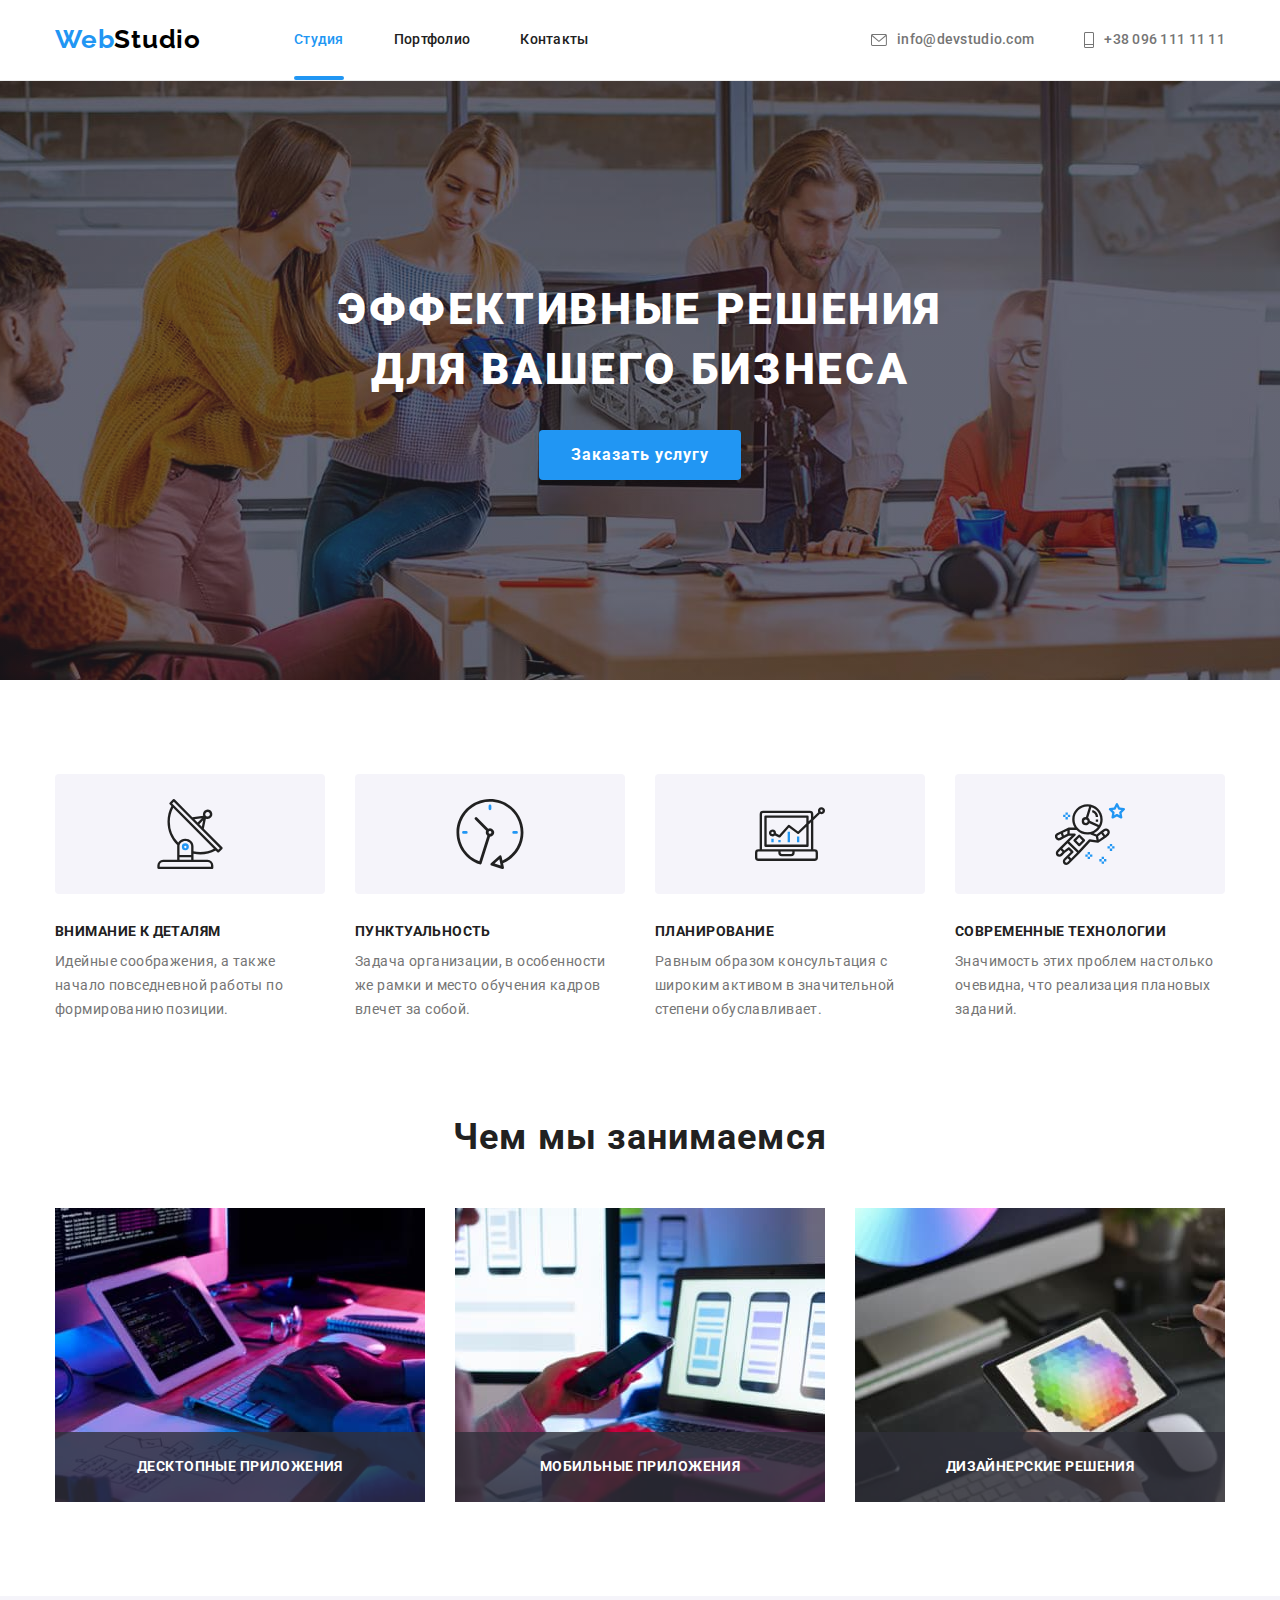
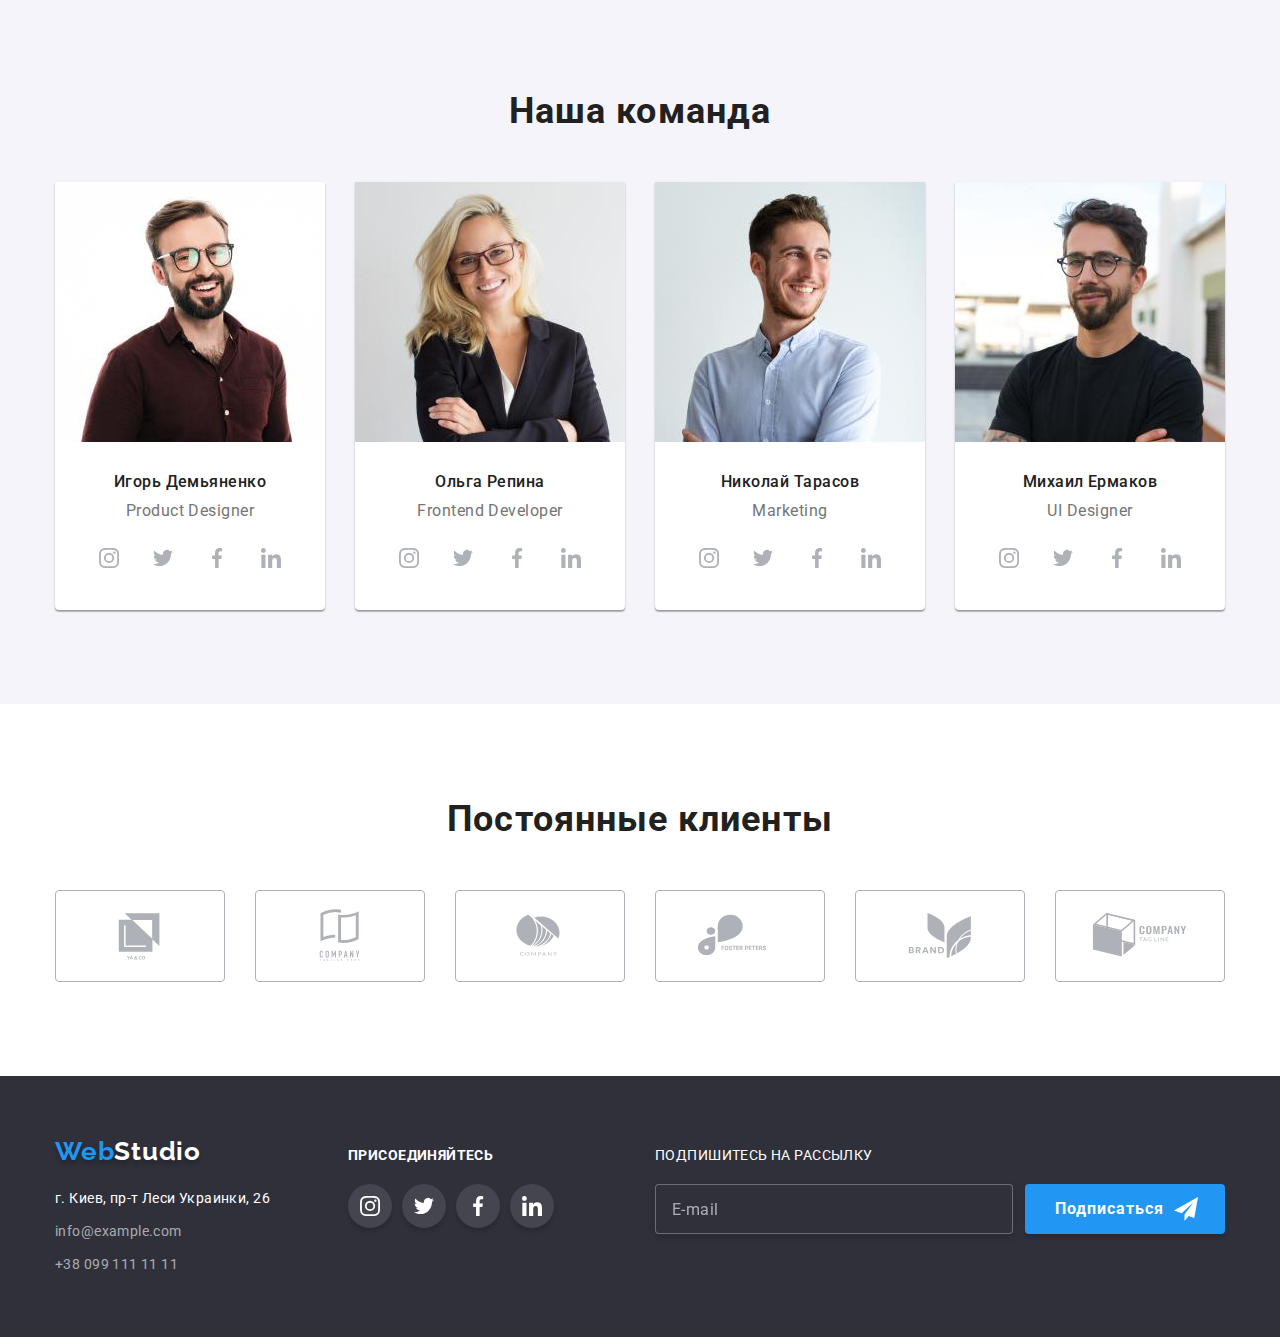
==== commit 60d61014: "3" ====
--- a/index.html
+++ b/index.html
@@ -1,652 +1,705 @@
 <!DOCTYPE html>
-<html lang="ru">
+<html lang="en">
+
 <head>
-    <meta charset="UTF-8">
-    <meta http-equiv="X-UA-Compatible" content="IE=edge">
-    <meta name="viewport" content="width=device-width, initial-scale=1.0">
-    <title>Studio</title>
-    <link rel="preconnect" href="https://fonts.googleapis.com" />
-    <link rel="preconnect" href="https://fonts.gstatic.com" crossorigin />
-    <link
+   <meta charset="UTF-8" />
+   <meta http-equiv="X-UA-Compatible" content="IE=edge" />
+   <meta name="viewport" content="width=device-width, initial-scale=1.0" />
+   <title>Студия</title>
+   <link rel="preconnect" href="https://fonts.googleapis.com" />
+   <link rel="preconnect" href="https://fonts.gstatic.com" crossorigin />
+   <link
       href="https://fonts.googleapis.com/css2?family=Raleway:wght@700&family=Roboto:wght@400;500;700;900&display=swap"
-      rel="stylesheet"
-    />
-    <link
-      rel="stylesheet"
-      href="https://cdnjs.cloudflare.com/ajax/libs/modern-normalize/1.1.0/modern-normalize.min.css"
-      integrity="sha512-wpPYUAdjBVSE4KJnH1VR1HeZfpl1ub8YT/NKx4PuQ5NmX2tKuGu6U/JRp5y+Y8XG2tV+wKQpNHVUX03MfMFn9Q=="
-      crossorigin="anonymous"
-      referrerpolicy="no-referrer"
-    />
-    <link rel="stylesheet" href="./css/main.min.css" />
-    
+      rel="stylesheet" />
+   <link rel="stylesheet" href="./css/main.min.css" />
 </head>
+
 <body>
-                                             <!--*Navigation bar-->
-    <header class="header">
-        <div class="container header-container">
-         <nav class="nav-bar">
-             <a href="/"class="nav-bar-logo">Web<span>Studio</span></a>
-             <ul class="navigation">
-                <li class="navigation__item"><a href="./index.html"class="navigation__link navigation__link--current">Студия</a></li>
-                <li class="navigation__item"><a href="./portfolio.html"class="navigation__link">Портфолио</a></li>
-                <li class="navigation__item"><a href="./"class="navigation__link">Контакты</a></li>
+   <!--*Navigation bar-->
+   <header class="header header__border">
+      <div class="header__container container">
+         <nav class="navigation">
+            <a href="./" class="logo logo--indent">Web<span class="logo--black">Studio</span></a>
+            <ul class="site-nav">
+               <li class="site-nav__item">
+                  <a href="" class="site-nav__link site-nav__link--current">Студия</a>
+               </li>
+               <li class="site-nav__item">
+                  <a href="./portfolio.html" class="site-nav__link">Портфолио</a>
+               </li>
+               <li class="site-nav__item">
+                  <a href="" class="site-nav__link">Контакты</a>
+               </li>
             </ul>
-        </nav>
-                                                <!--*Mobile Menu-->
-             <button class="burger-btn" type="button" data-menu-open>
-                <svg class="burger-btn__icon" width="40" height="40" aria-label="переключатель мобильного меню">
-                    <use href="./images/sprite.svg#icon-menu"></use>
-                </svg>
+         </nav>
+
+         <!-- *Start mobile-menu -->
+         <button class="burger-btn" type="button" data-menu-open>
+            <svg class="burger-btn__icon" width="40" height="40" aria-label="переключатель мобильного меню">
+               <use href="./images/sprite.svg#icon-menu"></use>
+            </svg>
+         </button>
+
+         <div class="mobile-menu" data-menu>
+            <button class="close-btn" type="button" data-menu-close>
+               <svg class="close-btn__icon" width="40" height="40" aria-label="переключатель мобильного меню">
+                  <use href="./images/sprite.svg#icon-menu-close"></use>
+               </svg>
             </button>
-
-            <div class="mobile-menu" data-menu>
-                <button class="close-btn" type="button" data-menu-close>
-                    <svg class="close-btn__icon" width="40" height="40" aria-label="переключатель мобильного меню">
-                        <use href="./images/sprite.svg#icon-menu-close"></use>
-                    </svg>
-                </button>
-                <div class="navigation__box">
-                    <ul class="mobile-nav">
-                        <li class="mobile-nav__item">
-                            <a href="" class="mobile-nav__link mobile-nav__link--current">Студия</a>
-                        </li>
-                        <li class="mobile-nav__item">
-                            <a href="./portfolio.html" class="mobile-nav__link">Портфолио</a>
-                        </li>
-                        <li class="mobile-nav__item">
-                            <a href="" class="mobile-nav__link">Контакты</a>
-                        </li>
-                    </ul>
-                </div>
-                <div class="communication-box">
-                    <ul class="communication">
-                        <li class="communication__list">
-                            <a href="tel:+380961111111" class="communication__link communication__link--current">
-                                +38 096 111 11 11
-                            </a>
-                        </li>
-                        <li class="communication__list">
-                            <a href="mailto:info@devstudio.com" class="communication__link">
-                                info@devstudio.com
-                            </a>
-                        </li>
-                    </ul>
-                    <ul class="community">
-                        <li class="community__list">Instagram</li>
-                        <li class="community__list">Twitter</li>
-                        <li class="community__list">Facebook</li>
-                        <li class="community__list">LinkedIn</li>
-                    </ul>
-                </div>
-
+            <div class="navigation__box">
+               <ul class="mobile-nav">
+                  <li class="mobile-nav__item">
+                     <a href="" class="mobile-nav__link mobile-nav__link--current">Студия</a>
+                  </li>
+                  <li class="mobile-nav__item">
+                     <a href="./portfolio.html" class="mobile-nav__link">Портфолио</a>
+                  </li>
+                  <li class="mobile-nav__item">
+                     <a href="" class="mobile-nav__link">Контакты</a>
+                  </li>
+               </ul>
             </div>
-                                             <!-- *End mobile-menu -->
-
-            
-            <ul class="contacts">
-                <li class="contacts__item">
-                    <a class="contacts__link" href="mailto:info@devstudio.com">
-                    <svg class="icon-contacts__first" width="16" height="12">
-                    <use href="./images/sprite.svg#icon-envelope"></use>
-                </svg>info@devstudio.com
-                </a>
+            <div class="communication-box">
+               <ul class="communication">
+                  <li class="communication__list">
+                     <a href="tel:+380961111111" class="communication__link communication__link--current">
+                        +38 096 111 11 11
+                     </a>
+                  </li>
+                  <li class="communication__list">
+                     <a href="mailto:info@devstudio.com" class="communication__link">
+                        info@devstudio.com
+                     </a>
+                  </li>
+               </ul>
+               <ul class="community">
+                  <li class="community__list">Instagram</li>
+                  <li class="community__list">Twitter</li>
+                  <li class="community__list">Facebook</li>
+                  <li class="community__list">LinkedIn</li>
+               </ul>
+            </div>
+
+         </div>
+         <!-- *End mobile-menu -->
+
+         <ul class="auth-nav">
+            <li class="auth-nav__item">
+               <a href="mailto:info@devstudio.com" class="auth-nav__link">
+                  <svg class="auth-nav__icon--first">
+                     <use href="images\sprite.svg#icon-envelope"></use>
+                  </svg>info@devstudio.com
+               </a>
             </li>
-                <li class="contacts__item">
-                <a class="contacts__link" href="tel:+380961111111">
-                <svg class="icon-contacts__second" width="10" height="16">
-                <use href="./images/sprite.svg#icon-phone"></use>
-                </svg>+380961111111</a></li>
+
+            <li class="auth-nav__item">
+               <a href="tel:+380961111111" class="auth-nav__link">
+                  <svg class="auth-nav__icon--second">
+                     <use href="images\sprite.svg#icon-phone"></use>
+                  </svg>+38 096 111 11 11
+               </a>
+            </li>
+         </ul>
+
+      </div>
+
+   </header>
+   <!--*Main content-->
+   <main>
+      <!--*Effective solutions for your business-->
+      <section class="hero">
+         <h1 class="hero__title">
+            Эффективные решения <br />
+            для вашего бизнеса
+         </h1>
+         <button type="button" class="hero__btn btn" data-modal-open>
+            Заказать услугу
+         </button>
+      </section>
+
+      <!--*Particular qualities-->
+      <section class="section">
+         <div class="container">
+            <h2 class="section__title title--hidden">
+               Характеристики ведения бизнеса
+            </h2>
+            <ul class="qualities">
+               <li class="qualities__item">
+                  <div class="qualities__box">
+                     <svg class="qualities__icon" width="70" height="70">
+                        <use href="images\sprite.svg#icon-antenna"></use>
+                     </svg>
+                  </div>
+                  <h3 class="qualities__title">Внимание к деталям</h3>
+                  <p class="qualities__text">
+                     Идейные соображения, а также начало повседневной работы по
+                     формированию позиции.
+                  </p>
+               </li>
+               <li class="qualities__item">
+                  <div class="qualities__box">
+                     <svg class="qualities__icon" width="70" height="70">
+                        <use href="images\sprite.svg#icon-clock"></use>
+                     </svg>
+                  </div>
+                  <h3 class="qualities__title">Пунктуальность</h3>
+                  <p class="qualities__text">
+                     Задача организации, в особенности же рамки и место обучения
+                     кадров влечет за собой.
+                  </p>
+               </li>
+               <li class="qualities__item">
+                  <div class="qualities__box">
+                     <svg class="qualities__icon" width="70" height="70">
+                        <use href="images\sprite.svg#icon-diagram"></use>
+                     </svg>
+                  </div>
+                  <h3 class="qualities__title">Планирование</h3>
+                  <p class="qualities__text">
+                     Равным образом консультация с широким активом в значительной
+                     степени обуславливает.
+                  </p>
+               </li>
+               <li class="qualities__item">
+                  <div class="qualities__box">
+                     <svg class="qualities__icon" width="70" height="70">
+                        <use href="images\sprite.svg#icon-astronaut"></use>
+                     </svg>
+                  </div>
+                  <h3 class="qualities__title">Современные технологии</h3>
+                  <p class="qualities__text">
+                     Значимость этих проблем настолько очевидна, что реализация
+                     плановых заданий.
+                  </p>
+               </li>
             </ul>
-        </div>
-        
-     </header>
-   
-                                              <!--Main Container-->
-<main>
-                                            <!--Эфективное решение-->
-    <section class="main">
-        <h1 class="main__title">Эффективные решения <br/>для вашего бизнеса</h1>
-        <button type="button" class="main__btn btn" data-modal-open>Заказать услугу</button>
-        
-    </section>
-                                                 <!--Особенности-->
-    <section class="section">
-        <div class="container">
-                <h2 class="section__title title--hidden">Особенности</h2>
-            <ul class="qualities__list">
-                <li class="qualities__item">
-                    <div class="qualities__item--icon">
-                            <svg class="qualities__icon" width="70" height="70">
-                                <use href="./images/sprite.svg#icon-antenna"></use>
-                            </svg>
-                        </div>
-                    <h3 class="qualities__title">Внимание к деталям</h3>
-                    <p class="qualities__text">Идейные соображения, а также начало повседневной работы по формированию позиции.</p>
-                </li>
-                <li class="qualities__item">
-                    <div class="qualities__item--icon">
-                            <svg class="qualities-icon" width="70" height="70">
-                                <use href="./images/sprite.svg#icon-clock"></use>
-                            </svg>
-                        </div>
-                    <h3 class="qualities__title">Пунктуальность</h3>
-                    <p class="qualities__text">Задача организации, в особенности же рамки и место обучения кадров влечет за собой.</p>
-                </li>
-                <li class="qualities__item">
-                    <div class="qualities__item--icon">
-                            <svg class="qualities__icon" width="70" height="70">
-                                <use href="./images/sprite.svg#icon-diagram"></use>
-                            </svg>
-                            </div>
-                    <h3 class="qualities__title">Планирование</h3>
-                    <p class="qualities__text">Равным образом консультация с широким активом в значительной степени обуславливает.</p>
-                </li>
-                <li class="qualities__item">
-                    <div class="qualities__item--icon">
-                            <svg class="qualities__icon" width="70" height="70">
-                                <use href="./images/sprite.svg#icon-astronaut"></use>
-                            </svg>
-                            </div>
-                    <h3 class="qualities__title">Современные технологии</h3>
-                    <p class="qualities__text">Значимость этих проблем настолько очевидна, что реализация плановых заданий.</p>
-                </li>
-                
-                
+         </div>
+      </section>
+
+      <!--*Description-->
+      <section class="section section__description section__description--padding">
+         <div class="container">
+            <h2 class="section__title">Чем мы занимаемся</h2>
+            <ul class="description">
+               <li class="description__item">
+                  <picture>
+                     <source media="(min-width: 1200px)"
+                        srcset="./images/description/whatwedo.jpg 370w, images/description/whatwedo@2x.jpg 740w"
+                        sizes="370px">
+
+                     <source media="(min-width: 1200px)"
+                        srcset="./images/description/whatwedo.webp 370w, images/description/whatwedo@2x.webp 740w"
+                        type="image/webp" sizes="370px">
+                     <img src="#" alt="Чем мы занимаемся" loading="lazy" />
+                  </picture>
+
+                  <div class="description__thumb">
+                     <p class="description__text">Десктопные приложения</p>
+                  </div>
+               </li>
+
+               <li class="description__item">
+                  <picture>
+                     <source media="(min-width: 1200px)"
+                        srcset="./images/description/whatwedo2.jpg 370w, images/description/whatwedo2@2x.jpg 740w"
+                        sizes="370px">
+
+                     <source media="(min-width: 1200px)"
+                        srcset="./images/description/whatwedo2.webp 370w, images/description/whatwedo2@2x.webp 740w"
+                        type="image/webp" sizes="370px">
+                     <img src="#" alt="Чем мы занимаемся" loading="lazy" />
+                  </picture>
+
+                  <div class="description__thumb">
+                     <p class="description__text">Мобильные приложения</p>
+                  </div>
+               </li>
+
+               <li class="description__item">
+                  <picture>
+                     <source media="(min-width: 1200px)"
+                        srcset="./images/description/whatwedo3.jpg 370w, images/description/whatwedo3@2x.jpg 740w"
+                        sizes="370px">
+
+                     <source media="(min-width: 1200px)"
+                        srcset="./images/description/whatwedo3.webp 370w, images/description/whatwedo3@2x.webp 740w"
+                        type="image/webp" sizes="370px">
+                     <img src="#" alt="Чем мы занимаемся" loading="lazy" />
+                  </picture>
+
+                  <div class="description__thumb">
+                     <p class="description__text">Дизайнерские решения</p>
+                  </div>
+               </li>
             </ul>
-        </div>
-    </section>
-                                                <!--Чем мы занимаемся-->
-    <section class="section__description description--padding">
-        <div class="container">
-            <h2 class="description__title">Чем мы занимаемся<h2>
-            <ul class="description__list">
-                <li class="description__item">
-                    <picture>
-                            <source media="(min-width: 1200px)"
-                             srcset="./images/description/whatwedo.jpg 370w, images/description/whatwedo@2x.jpg 740w" sizes="33vw">
-                             
-                             <source media="(min-width: 1200px)"
-                             srcset="./images/description/whatwedo.webp 370w, images/description/whatwedo@2x.webp 740w" type="image/webp" sizes="33vw"> 
-                             <img src="#" alt="Чем мы занимаемся" loading="lazy" />
-                        </picture>
-                    <div class="description__thumb">
-                    <p class="thumb__title">Десктопные приложения</p>
-                    </div>   
-                </li>
-                <li class="description__item">
-                    <picture>
-                            <source media="(min-width: 1200px)"
-                             srcset="./images/description/whatwedo2.jpg 370w, images/description/whatwedo2@2x.jpg 740w" sizes="33vw">
-
-                             <source media="(min-width: 1200px)"
-                             srcset="./images/description/whatwedo2.webp 370w, images/description/whatwedo2@2x.webp 740w" type="image/webp" sizes="33vw"> 
-                             <img src="#" alt="Чем мы занимаемся" loading="lazy" />
-                        </picture>
-                    <div class="description__thumb">
-                    <p class="thumb__title">Мобильные приложения</p>
-                    </div>
-                </li>
-                <li class="description__item">
-                     <picture>
-                            <source media="(min-width: 1200px)"
-                             srcset="./images/description/whatwedo3.jpg 370w, images/description/whatwedo3@2x.jpg 740w" sizes="33vw">
-
-                             <source media="(min-width: 1200px)"
-                             srcset="./images/description/whatwedo3.webp 370w, images/description/whatwedo3@2x.webp 740w" type="image/webp" sizes="33vw"> 
-                             <img src="#" alt="Чем мы занимаемся" loading="lazy" />
-                        </picture>
-                    <div class="description__thumb">
-                    <p class="thumb__title">Дизайнерские решения</p>
-                    </div>
-                </li>
-
+         </div>
+      </section>
+
+      <!--*Our team-->
+      <section class="section section--bg">
+         <div class="container">
+            <h2 class="section__title">Наша команда</h2>
+            <ul class="team">
+               <li class="team__item">
+                  <picture>
+                     <source media="(min-width: 1200px)"
+                        srcset="./images/team/desktop/ourteam.jpg 270w, ./images/team/desktop/ourteam@2x.jpg 540w"
+                        sizes="270px" />
+
+                     <source media="(min-width: 1200px)"
+                        srcset="./images/team/desktop/ourteam.webp 270w, ./images/team/desktop/ourteam@2x.webp 540w"
+                        type="image/webp" sizes="270px" />
+
+                     <source media="(min-width: 768px)"
+                        srcset="./images/team/tablet/ourteam.jpg 354w, ./images/team/tablet/ourteam@2x.jpg 708w"
+                        sizes="354px" />
+
+                     <source media="(min-width: 768px)"
+                        srcset="./images/team/tablet/ourteam.webp 354w, ./images/team/tablet/ourteam@2x.webp 708w"
+                        type="image/webp" sizes="354px" />
+
+                     <source media="(min-width: 280px)"
+                        srcset="./images/team/mobile/ourteam.jpg 450w, ./images/team/mobile/ourteam@2x.jpg 900w"
+                        sizes="450px" />
+
+                     <source media="(min-width: 280px)"
+                        srcset="./images/team/mobile/ourteam.webp 450w, ./images/team/mobile/ourteam@2x.webp 900w"
+                        sizes="450px" type="image/webp" />
+                     <img src="#" alt="Игорь Демьяненко" loading="lazy" />
+                  </picture>
+                  <div class="team__box">
+                     <h3 class="team__title">Игорь Демьяненко</h3>
+                     <p class="team__text">Product Designer</p>
+                     <ul class="social-link">
+                        <li class="social-link__item">
+                           <a href="" class="social social--color">
+                              <svg class="social__icon social__icon--hover">
+                                 <use href="images\sprite.svg#icon-instagram"></use>
+                              </svg>
+                           </a>
+                        </li>
+
+                        <li class="social-link__item">
+                           <a href="" class="social social--color">
+                              <svg class="social__icon social__icon--hover">
+                                 <use href="images\sprite.svg#icon-twitter"></use>
+                              </svg>
+                           </a>
+                        </li>
+
+                        <li class="social-link__item">
+                           <a href="" class="social social--color">
+                              <svg class="social__icon social__icon--hover">
+                                 <use href="images\sprite.svg#icon-facebook"></use>
+                              </svg>
+                           </a>
+                        </li>
+
+                        <li class="social-link__item">
+                           <a href="" class="social social--color">
+                              <svg class="social__icon social__icon--hover">
+                                 <use href="images\sprite.svg#icon-linkedin"></use>
+                              </svg>
+                           </a>
+                        </li>
+                     </ul>
+                  </div>
+               </li>
+
+               <li class="team__item">
+                  <picture>
+                     <source media="(min-width: 1200px)"
+                        srcset="./images/team/desktop/ourteam2.jpg 270w, ./images/team/desktop/ourteam2@2x.jpg 540w"
+                        sizes="270px" />
+
+                     <source media="(min-width: 1200px)"
+                        srcset="./images/team/desktop/ourteam2.webp 270w, ./images/team/desktop/ourteam2@2x.webp 540w"
+                        type="image/webp" sizes="270px" />
+                     <source media="(min-width: 768px)"
+                        srcset="./images/team/tablet/ourteam2.jpg 354w, ./images/team/tablet/ourteam2@2x.jpg 708w"
+                        sizes="354px" />
+
+                     <source media="(min-width: 768px)"
+                        srcset="./images/team/tablet/ourteam2.webp 354w, ./images/team/tablet/ourteam2@2x.webp 708w"
+                        type="image/webp" sizes="354px" />
+
+                     <source media="(min-width: 280px)"
+                        srcset="./images/team/mobile/ourteam2.jpg 450w, ./images/team/mobile/ourteam2@2x.jpg 900w"
+                        sizes="450px" />
+
+                     <source media="(min-width: 280px)"
+                        srcset="./images/team/mobile/ourteam2.webp 450w, ./images/team/mobile/ourteam2@2x.webp 900w"
+                        sizes="450px" type="image/webp" />
+                     <img src="#" alt="Ольга Репина" loading="lazy" />
+                  </picture>
+                  <div class=" team__box">
+                     <h3 class="team__title">Ольга Репина</h3>
+                     <p class="team__text">Frontend Developer</p>
+                     <ul class="social-link">
+                        <li class="social-link__item">
+                           <a href="" class="social social--color">
+                              <svg class="social__icon social__icon--hover">
+                                 <use href="images\sprite.svg#icon-instagram"></use>
+                              </svg>
+                           </a>
+                        </li>
+
+                        <li class="social-link__item">
+                           <a href="" class="social social--color">
+                              <svg class="social__icon social__icon--hover">
+                                 <use href="images\sprite.svg#icon-twitter"></use>
+                              </svg>
+                           </a>
+                        </li>
+
+                        <li class="social-link__item">
+                           <a href="" class="social social--color">
+                              <svg class="social__icon social__icon--hover">
+                                 <use href="images\sprite.svg#icon-facebook"></use>
+                              </svg>
+                           </a>
+                        </li>
+
+                        <li class="social-link__item">
+                           <a href="" class="social social--color">
+                              <svg class="social__icon social__icon--hover">
+                                 <use href="images\sprite.svg#icon-linkedin"></use>
+                              </svg>
+                           </a>
+                        </li>
+                     </ul>
+                  </div>
+               </li>
+
+               <li class="team__item">
+                  <picture>
+                     <source media="(min-width: 1200px)"
+                        srcset="./images/team/desktop/ourteam3.jpg 270w, ./images/team/desktop/ourteam3@2x.jpg 540w"
+                        sizes="270px" />
+
+                     <source media="(min-width: 1200px)"
+                        srcset="./images/team/desktop/ourteam3.webp 270w, ./images/team/desktop/ourteam3@2x.webp 540w"
+                        type="image/webp" sizes="270px" />
+
+                     <source media="(min-width: 768px)"
+                        srcset="./images/team/tablet/ourteam3.jpg 354w, ./images/team/tablet/ourteam3@2x.jpg 708w"
+                        sizes="354px" />
+
+                     <source media="(min-width: 768px)"
+                        srcset="./images/team/tablet/ourteam3.webp 354w, ./images/team/tablet/ourteam3@2x.webp 708w"
+                        type="image/webp" sizes="354px" />
+
+                     <source media="(min-width: 280px)"
+                        srcset="./images/team/mobile/ourteam3.jpg 450w, ./images/team/mobile/ourteam3@2x.jpg 900w"
+                        sizes="450px" />
+
+                     <source media="(min-width: 280px)"
+                        srcset="./images/team/mobile/ourteam3.webp 450w, ./images/team/mobile/ourteam3@2x.webp 900w"
+                        sizes="450px" type="image/webp" />
+                     <img src="#" alt="Николай Тарасов" loading="lazy" />
+                  </picture>
+
+                  <div class=" team__box">
+                     <h3 class="team__title">Николай Тарасов</h3>
+                     <p class="team__text">Marketing</p>
+                     <ul class="social-link">
+                        <li class="social-link__item">
+                           <a href="" class="social social--color">
+                              <svg class="social__icon social__icon--hover">
+                                 <use href="images\sprite.svg#icon-instagram"></use>
+                              </svg>
+                           </a>
+                        </li>
+
+                        <li class="social-link__item">
+                           <a href="" class="social social--color">
+                              <svg class="social__icon social__icon--hover">
+                                 <use href="images\sprite.svg#icon-twitter"></use>
+                              </svg>
+                           </a>
+                        </li>
+
+                        <li class="social-link__item">
+                           <a href="" class="social social--color">
+                              <svg class="social__icon social__icon--hover">
+                                 <use href="images\sprite.svg#icon-facebook"></use>
+                              </svg>
+                           </a>
+                        </li>
+
+                        <li class="social-link__item">
+                           <a href="" class="social social--color">
+                              <svg class="social__icon social__icon--hover">
+                                 <use href="images\sprite.svg#icon-linkedin"></use>
+                              </svg>
+                           </a>
+                        </li>
+                     </ul>
+                  </div>
+               </li>
+
+               <li class="team__item">
+                  <picture>
+                     <source media="(min-width: 1200px)"
+                        srcset="./images/team/desktop/ourteam4.jpg 270w, ./images/team/desktop/ourteam4@2x.jpg 540w"
+                        sizes="270px" />
+
+                     <source media="(min-width: 1200px)"
+                        srcset="./images/team/desktop/ourteam4.webp 270w, ./images/team/desktop/ourteam4@2x.webp 540w"
+                        type="image/webp" sizes="270px" />
+
+                     <source media="(min-width: 768px)"
+                        srcset="./images/team/tablet/ourteam4.jpg 354w, ./images/team/tablet/ourteam4@2x.jpg 708w"
+                        sizes="354px" />
+
+                     <source media="(min-width: 768px)"
+                        srcset="./images/team/tablet/ourteam4.webp 354w, ./images/team/tablet/ourteam4@2x.webp 708w"
+                        type="image/webp" sizes="354px" />
+
+                     <source media="(min-width: 280px)"
+                        srcset="./images/team/mobile/ourteam4.jpg 450w, ./images/team/mobile/ourteam4@2x.jpg 900w"
+                        sizes="450px" />
+
+                     <source media="(min-width: 280px)"
+                        srcset="./images/team/mobile/ourteam4.webp 450w, ./images/team/mobile/ourteam4@2x.webp 900w"
+                        sizes="450px" type="image/webp" />
+                     <img src="#" alt="Михаил Ермаков" loading="lazy" />
+                  </picture>
+                  <div class=" team__box">
+                     <h3 class="team__title">Михаил Ермаков</h3>
+                     <p class="team__text">UI Designer</p>
+                     <ul class="social-link">
+                        <li class="social-link__item">
+                           <a href="" class="social social--color">
+                              <svg class="social__icon social__icon--hover">
+                                 <use href="images\sprite.svg#icon-instagram"></use>
+                              </svg>
+                           </a>
+                        </li>
+
+                        <li class="social-link__item">
+                           <a href="" class="social social--color">
+                              <svg class="social__icon social__icon--hover">
+                                 <use href="images\sprite.svg#icon-twitter"></use>
+                              </svg>
+                           </a>
+                        </li>
+
+                        <li class="social-link__item">
+                           <a href="" class="social social--color">
+                              <svg class="social__icon social__icon--hover">
+                                 <use href="images\sprite.svg#icon-facebook"></use>
+                              </svg>
+                           </a>
+                        </li>
+
+                        <li class="social-link__item">
+                           <a href="" class="social social--color">
+                              <svg class="social__icon social__icon--hover">
+                                 <use href="images\sprite.svg#icon-linkedin"></use>
+                              </svg>
+                           </a>
+                        </li>
+                     </ul>
+                  </div>
+               </li>
             </ul>
-        </div>
-    </section>
-        <!--Наша команда-->
-    <section class="section section--team">
-        <div class="container">
-        <h2 class="team__title">Наша команда</h2>
-        <ul class="team list">
-            <li class="team__item">
-                <picture>
-                            <source media="(min-width: 1200px)"
-                                srcset="./images/team/desktop/ourteam.jpg 810w, ./images/team/desktop/ourteam@2x.jpg 540w" sizes="25vw"/>
-        
-                            <source media="(min-width: 1200px)"
-                                srcset="./images/team/desktop/ourteam.webp 810w, ./images/team/desktop/ourteam@2x.webp 540w"
-                                type="image/webp" sizes="25vw" />       
-                            <source media="(min-width: 768px)"
-                                srcset="./images/team/tablet/ourteam.jpg 354w, ./images/team/tablet/ourteam@2x.jpg 708w" sizes="50vw" />
-        
-                            <source media="(min-width: 768px)"
-                                srcset="./images/team/tablet/ourteam.webp 354w, ./images/team/tablet/ourteam@2x.webp 708w"
-                                type="image/webp" sizes="50vw" />
-                                   <source media="(min-width: 280px)"
-                                srcset="./images/team/mobile/ourteam.jpg 450w, ./images/team/mobile/ourteam@2x.jpg 900w" sizes="100vw" />
-        
-                            <source media="(min-width: 280px)"
-                                srcset="./images/team/mobile/ourteam.webp 450w, ./images/team/mobile/ourteam@2x.webp 900w" sizes="100vw"
-                                type="image/webp" />
-                            <img src="#" alt="Игорь Демьяненко" loading="lazy" />
-                        </picture>
-                <div class="team__member">
-                
-                <div class="razmetka">
-                    <h3 class="team__name">Игорь Демьяненко</h3>
-                    <p class="team__text">Product Designer</p>
-                    <ul class="team__social--link">
-                                <li class="social__link--item">
-                                    <a href="" class="social__link link-color">
-                                        <svg class="social__icon social__icon--hover">
-                                            <use href="./images/sprite.svg#icon-instagram"></use>
-                                        </svg>
-                                    </a>
-                                    </li>
-                                    <li class="social__link--item">
-                                    <a href="" class="social__link link-color">
-                                        <svg class="social__icon social__icon--hover">
-                                            <use href="./images/sprite.svg#icon-twitter"></use>
-                                        </svg>
-                                    </a>
-                                </li>
-
-                                <li class="social__link--item">
-                                    <a href="" class="social__link link-color">
-                                        <svg class="social__icon social__icon--hover">
-                                            <use href="./images/sprite.svg#icon-facebook"></use>
-                                        </svg>
-                                    </a>
-                                </li>
-
-                                <li class="social__link--item">
-                                    <a href="" class="social__link link-color">
-                                        <svg class="social__icon social__icon--hover">
-                                            <use href="./images/sprite.svg#icon-linkedin"></use>
-                                        </svg>
-                                    </a>
-                                </li>
-                            </ul>
-                        </div>
-                </div>
-            </li>
-            <li class="team__item">
-                <picture>
-                            <source media="(min-width: 1200px)"
-                            srcset="./images/team/desktop/ourteam2.jpg 810w, ./images/team/desktop/ourteam2@2x.jpg 540w" sizes="25vw"/>
-    
-                        <source media="(min-width: 1200px)"
-                            srcset="./images/team/desktop/ourteam2.webp 810w, ./images/team/desktop/ourteam2@2x.webp 540w"
-                            type="image/webp" sizes="25vw" />       
-                        <source media="(min-width: 768px)"
-                            srcset="./images/team/tablet/ourteam2.jpg 354w, ./images/team/tablet/ourteam2@2x.jpg 708w" sizes="50vw" />
-    
-                        <source media="(min-width: 768px)"
-                            srcset="./images/team/tablet/ourteam2.webp 354w, ./images/team/tablet/ourteam2@2x.webp 708w"
-                            type="image/webp" sizes="50vw" />
-                               <source media="(min-width: 280px)"
-                            srcset="./images/team/mobile/ourteam2.jpg 450w, ./images/team/mobile/ourteam2@2x.jpg 900w" sizes="100vw" />
-    
-                        <source media="(min-width: 280px)"
-                            srcset="./images/team/mobile/ourteam2.webp 450w, ./images/team/mobile/ourteam2@2x.webp 900w" sizes="100vw"
-                            type="image/webp" />
-                            <img src="#" alt="Ольга Репина" loading="lazy" />
-                        </picture>
-                <div class="team__member">
-                
-                <div class="razmetka">
-                <h3 class="team__name">Ольга Репина</h3>
-                <p class="team__text">Frontend Developer</p>
-                <ul class="team__social--link">
-                                <li class="social__link--item">
-                                    <a href="" class="social__link link-color">
-                                        <svg class="social__icon social__icon--hover">
-                                            <use href="./images/sprite.svg#icon-instagram"></use>
-                                        </svg>
-                                    </a>
-                                    </li>
-                                    <li class="social__link--item">
-                                    <a href="" class="social__link link-color">
-                                        <svg class="social__icon social__icon--hover">
-                                            <use href="./images/sprite.svg#icon-twitter"></use>
-                                        </svg>
-                                    </a>
-                                </li>
-
-                                <li class="social__link--item">
-                                    <a href="" class="social__link link-color">
-                                        <svg class="social__icon social__icon--hover">
-                                            <use href="./images/sprite.svg#icon-facebook"></use>
-                                        </svg>
-                                    </a>
-                                </li>
-
-                                <li class="social__link--item">
-                                    <a href="" class="social__link link-color">
-                                        <svg class="social__icon social__icon--hover">
-                                            <use href="./images/sprite.svg#icon-linkedin"></use>
-                                        </svg>
-                                    </a>
-                                </li>
-                            </ul>
-                        </div>
-                </div>
-                
-            </li>
-            <li class="team__item">
-                <picture>
-                            <source media="(min-width: 1200px)"
-                                srcset="./images/team/desktop/ourteam3.jpg 810w, ./images/team/desktop/ourteam3@2x.jpg 540w" sizes="25vw"/>
-        
-                            <source media="(min-width: 1200px)"
-                                srcset="./images/team/desktop/ourteam3.webp 810w, ./images/team/desktop/ourteam3@2x.webp 540w"
-                                type="image/webp" sizes="25vw" />       
-                            <source media="(min-width: 768px)"
-                                srcset="./images/team/tablet/ourteam3.jpg 354w, ./images/team/tablet/ourteam3@2x.jpg 708w" sizes="50vw" />
-        
-                            <source media="(min-width: 768px)"
-                                srcset="./images/team/tablet/ourteam3.webp 354w, ./images/team/tablet/ourteam3@2x.webp 708w"
-                                type="image/webp" sizes="50vw" />
-                                   <source media="(min-width: 280px)"
-                                srcset="./images/team/mobile/ourteam3.jpg 450w, ./images/team/mobile/ourteam3@2x.jpg 900w" sizes="100vw" />
-        
-                            <source media="(min-width: 280px)"
-                                srcset="./images/team/mobile/ourteam3.webp 450w, ./images/team/mobile/ourteam3@2x.webp 900w" sizes="100vw"
-                                type="image/webp" />
-                            <img src="#" alt="Николай Тарасов" loading="lazy" />
-                        </picture>
-                <div class="team__member">
-                
-                <div class="razmetka">
-                <h3 class="team__name">Николай Тарасов</h3>
-                <p class="team__text">Marketing</p>
-                <ul class="team__social--link">
-                                <li class="social__link--item">
-                                    <a href="" class="social__link link-color">
-                                        <svg class="social__icon social__icon--hover">
-                                            <use href="./images/sprite.svg#icon-instagram"></use>
-                                        </svg>
-                                    </a>
-                                    </li>
-                                    <li class="social__link--item">
-                                    <a href="" class="social__link link-color">
-                                        <svg class="social__icon social__icon--hover">
-                                            <use href="./images/sprite.svg#icon-twitter"></use>
-                                        </svg>
-                                    </a>
-                                </li>
-
-                                <li class="social__link--item">
-                                    <a href="" class="social__link link-color">
-                                        <svg class="social__icon social__icon--hover">
-                                            <use href="./images/sprite.svg#icon-facebook"></use>
-                                        </svg>
-                                    </a>
-                                </li>
-
-                                <li class="social__link--item">
-                                    <a href="" class="social__link link-color">
-                                        <svg class="social__icon social__icon--hover">
-                                            <use href="./images/sprite.svg#icon-linkedin"></use>
-                                        </svg>
-                                    </a>
-                                </li>
-                            </ul>
-                        </div>
-                </div>
-                
-            </li>
-            <li class="team__item">
-                <picture>
-                            <source media="(min-width: 1200px)"
-                                srcset="./images/team/desktop/ourteam4.jpg 810w, ./images/team/desktop/ourteam4@2x.jpg 540w" sizes="25vw"/>
-        
-                            <source media="(min-width: 1200px)"
-                                srcset="./images/team/desktop/ourteam4.webp 810w, ./images/team/desktop/ourteam4@2x.webp 540w"
-                                type="image/webp" sizes="25vw" />       
-                            <source media="(min-width: 768px)"
-                                srcset="./images/team/tablet/ourteam4.jpg 354w, ./images/team/tablet/ourteam4@2x.jpg 708w" sizes="50vw" />
-        
-                            <source media="(min-width: 768px)"
-                                srcset="./images/team/tablet/ourteam4.webp 354w, ./images/team/tablet/ourteam4@2x.webp 708w"
-                                type="image/webp" sizes="50vw" />
-                                   <source media="(min-width: 280px)"
-                                srcset="./images/team/mobile/ourteam4.jpg 450w, ./images/team/mobile/ourteam4@2x.jpg 900w" sizes="100vw" />
-        
-                            <source media="(min-width: 280px)"
-                                srcset="./images/team/mobile/ourteam4.webp 450w, ./images/team/mobile/ourteam4@2x.webp 900w" sizes="100vw"
-                                type="image/webp" />
-                            <img src="#" alt="Михаил Ермаков" loading="lazy" />
-                        </picture>
-                <div class="team__member">
-                
-                <div class="razmetka">
-                <h3 class="team__name">Михаил Ермаков</h3>
-                <p class="team__text">UI Designer</p>
-                <ul class="team__social--link">
-                                <li class="social__link--item">
-                                    <a href="" class="social__link link-color">
-                                        <svg class="social__icon social__icon--hover">
-                                            <use href="./images/sprite.svg#icon-instagram"></use>
-                                        </svg>
-                                    </a>
-                                    </li>
-                                    <li class="social__link--item">
-                                    <a href="" class="social__link link-color">
-                                        <svg class="social__icon social__icon--hover">
-                                            <use href="./images/sprite.svg#icon-twitter"></use>
-                                        </svg>
-                                    </a>
-                                </li>
-
-                                <li class="social__link--item">
-                                    <a href="" class="social__link link-color">
-                                        <svg class="social__icon social__icon--hover">
-                                            <use href="./images/sprite.svg#icon-facebook"></use>
-                                        </svg>
-                                    </a>
-                                </li>
-
-                                <li class="social__link--item">
-                                    <a href="" class="social__link link-color">
-                                        <svg class="social__icon social__icon--hover">
-                                            <use href="./images/sprite.svg#icon-linkedin"></use>
-                                        </svg>
-                                    </a>
-                                </li>
-                            </ul>
-                        </div>
-                </div>
-                
-            </li>
-
-        </ul>
-        </div>
-    </section>
-    <section class="section clients">
-            <div class="container">
-                <h2 class="clients__title">Постоянные клиенты</h2>
-                <ul class="clients__list">
-                    <li class="clients__item">                        
-                            <a href="" class="clients__link">
-                                <svg class="clients__icon">
-                                    <use href="./images/sprite.svg#icon-ya"></use>
-                                </svg>
-                            </a>                       
-                    </li>
-
-                    <li class="clients__item">                        
-                            <a href="" class="clients__link">
-                                <svg class="clients__icon">
-                                    <use href="./images/sprite.svg#icon-company2"></use>
-                                </svg>
-                            </a>                       
-                    </li>
-
-                    <li class="clients__item">                        
-                            <a href="" class="clients__link">
-                                <svg class="clients__icon">
-                                    <use href="./images/sprite.svg#icon-company1"></use>
-                                </svg>
-                            </a>                       
-                    </li>
-
-                    <li class="clients__item">                        
-                            <a href="" class="clients__link">
-                                <svg class="clients__icon">
-                                    <use href="./images/sprite.svg#icon-foster"></use>
-                                </svg>
-                            </a>                       
-                    </li>
-
-                    <li class="clients__item">                        
-                            <a href="" class="clients__link">
-                                <svg class="clients__icon">
-                                    <use href="./images/sprite.svg#icon-brand"></use>
-                                </svg>
-                            </a>                      
-                    </li>
-
-                    <li class="clients__item">                        
-                            <a href="" class="clients__link">
-                                <svg class="clients__icon">
-                                    <use href="./images/sprite.svg#icon-company"></use>
-                                </svg>
-                            </a>                        
-                    </li>
-                </ul>
+         </div>
+      </section>
+
+      <!-- *Clients -->
+      <section class="section">
+         <div class="container">
+            <h2 class="section__title">Постоянные клиенты</h2>
+            <ul class="clients">
+               <li class="clients__item">
+                  <a href="" class="clients__link">
+                     <svg class="clients__icon">
+                        <use href="images\sprite.svg#icon-ya"></use>
+                     </svg>
+                  </a>
+               </li>
+
+               <li class="clients__item">
+                  <a href="" class="clients__link">
+                     <svg class="clients__icon">
+                        <use href="images\sprite.svg#icon-company2"></use>
+                     </svg>
+                  </a>
+               </li>
+
+               <li class="clients__item">
+                  <a href="" class="clients__link">
+                     <svg class="clients__icon">
+                        <use href="images\sprite.svg#icon-company1"></use>
+                     </svg>
+                  </a>
+               </li>
+
+               <li class="clients__item">
+                  <a href="" class="clients__link">
+                     <svg class="clients__icon">
+                        <use href="images\sprite.svg#icon-foster"></use>
+                     </svg>
+                  </a>
+               </li>
+
+               <li class="clients__item">
+                  <a href="" class="clients__link">
+                     <svg class="clients__icon">
+                        <use href="images\sprite.svg#icon-brand"></use>
+                     </svg>
+                  </a>
+               </li>
+
+               <li class="clients__item">
+                  <a href="" class="clients__link">
+                     <svg class="clients__icon">
+                        <use href="images\sprite.svg#icon-company"></use>
+                     </svg>
+                  </a>
+               </li>
+            </ul>
+         </div>
+      </section>
+   </main>
+
+   <!--*Footer-->
+   <footer class="footer">
+      <div class="container footer__container">
+         <div class="footer__box">
+            <a href="./" class="logo logo--margin logo--shadow">Web<span class="logo--white">Studio</span></a>
+            <address class="contacts">
+               <ul class="contacts__list">
+                  <li class="contacts__item">
+                     <a href="https://goo.gl/maps/F7kHpcfv4nyUsWdm8" target="_blank" rel="noopener noreferrer"
+                        class="contacts__link contacts__link--white">
+                        г. Киев, пр-т Леси Украинки, 26
+                     </a>
+                  </li>
+                  <li class="contacts__item">
+                     <a href="mailto:info@example.com" class="contacts__link">
+                        info@example.com
+                     </a>
+                  </li>
+                  <li class="contacts__item">
+                     <a href="tel:+380991111111" class="contacts__link">
+                        +38 099 111 11 11
+                     </a>
+                  </li>
+               </ul>
+            </address>
+         </div>
+
+         <div class="wrapper">
+            <h2 class="wrapper__title">присоединяйтесь</h2>
+            <ul class="join">
+               <li class="join__item">
+                  <a href="" class="social social--bg">
+                     <svg class="social__icon social__icon--fill">
+                        <use href="images\sprite.svg#icon-instagram"></use>
+                     </svg>
+                  </a>
+               </li>
+
+               <li class="join__item">
+                  <a href="" class="social social--bg">
+                     <svg class="social__icon social__icon--fill">
+                        <use href="images\sprite.svg#icon-twitter"></use>
+                     </svg>
+                  </a>
+               </li>
+
+               <li class="join__item">
+                  <a href="" class="social social--bg">
+                     <svg class="social__icon social__icon--fill">
+                        <use href="images\sprite.svg#icon-facebook"></use>
+                     </svg>
+                  </a>
+               </li>
+
+               <li class="join__item">
+                  <a href="" class="social social--bg">
+                     <svg class="social__icon social__icon--fill">
+                        <use href="images\sprite.svg#icon-linkedin"></use>
+                     </svg>
+                  </a>
+               </li>
+            </ul>
+         </div>
+         <form class="sign">
+            <div class="sign__box">
+               <label class="sign__label" for="mailing">Подпишитесь на рассылку</label>
+               <input class="sign__input" type="email" name="email" id="mailing" placeholder="E-mail" />
             </div>
-        </section>
-</main>
-    <!--Футер-->
-<footer class="footer">
-        <div class="container footer__container">
-            <div class="address__footer">
-                <a href="./" class="logo__footer">Web<span>Studio</span></a>
-                <address class="address">
-                    <ul class="address__list">
-                        <li class="address__item"><a href="https://goo.gl/maps/F7kHpcfv4nyUsWdm8" target="_blank"
-                                rel="noopener noreferrer" class="address__link city-link">г. Киев, пр-т Леси Украинки, 26</a></li>
-                        <li class="address__item"><a href="mailto:info@example.com" class="address__link">info@example.com</a></li>
-                        <li class="address__item"><a href="tel:+380991111111" class="address__link">+38 099 111 11 11</a></li>
-                    </ul>
-                </address>
+            <button type="submit" class="sign__btn btn">
+               Подписаться
+               <svg class="sign__icon">
+                  <use href="./images/sprite.svg#icon-send"></use>
+               </svg>
+            </button>
+         </form>
+      </div>
+   </footer>
+
+   <!-- *Backdrop -->
+   <div class="backdrop is-hidden" data-modal>
+      <div class="modal">
+         <button class="modal__btn" type="button" data-modal-close>
+            <svg class="modal__icon">
+               <use href="images\sprite.svg#close-icon"></use>
+            </svg>
+         </button>
+         <form class="form">
+            <p class="form__text">Оставьте свои данные, мы вам перезвоним</p>
+            <div class="form__box">
+               <label class="form__label" for="name">Имя</label>
+               <div class="form__wrap">
+                  <input class="form__input" type="text" name="name" id="name" class="form-input" />
+                  <svg class="form__icon" width="18" height="18">
+                     <use href="./images/sprite.svg#person"></use>
+                  </svg>
+               </div>
             </div>
-
-            <div class="social__footer">              
-                <h2 class="social__footer--title">присоединяйтесь</h2>
-                <ul class="social__footer--list">
-                    <li class="social__footer--item">
-                        <a href="" class="social__footer--link social__footer--link-item">
-                            <svg class="social__footer--icon social__icon--fill">
-                                <use href="./images/sprite.svg#icon-instagram"></use>
-                            </svg>
-                        </a>
-                    </li>                            
-                    
-                    <li class="social__footer--item">
-                        <a href="" class="social__footer--link social__footer--link-item">
-                            <svg class="social__footer--icon social__icon--fill">
-                                <use href="./images/sprite.svg#icon-twitter"></use>                        
-                            </svg>
-                        </a>
-                    </li>                            
-                    
-                    <li class="social__footer--item">
-                        <a href="" class="social__footer--link social__footer--link-item">
-                            <svg class="social__footer--icon social__icon--fill">
-                                <use href="./images/sprite.svg#icon-facebook"></use>
-                            </svg>
-                        </a>
-                    </li>                            
-                    
-                    <li class="social__footer--item">
-                        <a href="" class="social__footer--link social__footer--link-item">
-                            <svg class="social__footer--icon social__icon--fill">
-                                <use href="./images/sprite.svg#icon-linkedin"></use>
-                            </svg>
-                        </a>
-                    </li>                               
-                </ul>
+            <div class="form__box">
+               <label class="form__label" for="tel">Телефон</label>
+               <div class="form__wrap">
+                  <input class="form__input" type="tel" name="tel" id="tel" class="form-input" />
+                  <svg class="form__icon" width="18" height="18">
+                     <use href="./images/sprite.svg#phone-black"></use>
+                  </svg>
+               </div>
             </div>
-
-
-            <form class="mailing__form">
-                <div class="mailing__input">
-                    <label class="sign__label" for="mailing">Подпишитесь на рассылку</label>
-                    <input class="sign__input" type="email" name="email" id="mailing" placeholder="E-mail">
-                </div>
-                <button type="submit" class="mailing__btn">Подписаться                    
-                    <svg class="btn__icon">
-                    <use href="./images/sprite.svg#icon-send"></use>
-                    </svg>                    
-                </button>
-                </form>         
-            </div>           
-
-            
-        
-        
-        </div>
-    </footer>
-    <!-- Backdrop -->
-    <div class="backdrop is-hidden" data-modal>
-    <div class="modal">
-    <button class="modal__btn" type="button" data-modal-close> 
-    <svg class="close__icon">
-        <use href="./images/sprite.svg#close-icon"></use>
-        </svg>
-    </button> 
-    <form action="" class="modal__form">
-        <p class="modal__form--head">Оставьте свои данные, мы вам перезвоним</p>
-    <div class="form__field">
-        <label for="" class="modal__form--field">Имя</label>
-        <div class="form__icon--position">
-        <input type="text" class="modal__form--input" name="user-name">
-        <svg class="form__icon" width="18" height="18">
-            <use href="./images/sprite.svg#person"></use>
-        </svg>
-        </div>
-    </div>
-            
-    <div class="form__field">
-        <label for="" class="modal__form--field">Телефон</label>
-        <div class="form__icon--position">
-            <input type="tel" class="modal__form--input" name="user-tel">
-            <svg class="form__icon"width="18" height="18">
-            <use href="./images/sprite.svg#phone-black"></use>
-            </svg>
-        </div>
-    </div>
-    <div class="form__field">
-        <label for="" class="modal__form--field">Почта</label>
-        <div class="form__icon--position">
-            <input class="modal__form--input" type="email" name="email" id="mail">
-            <svg class="form__icon" width="18" height="18">
-                <use href="./images/sprite.svg#email-black"></use>
-            </svg>
-        </div>
-    </div> 
-    <div class="form__field">
-        <label for="comment" class="modal__form--field">Комментарий</label>
-        <textarea class="modal__form--message" name="comment" id="comment" cols="30" rows="10" placeholder="Введите текст"></textarea>
-    </div>
-    <div class="form__agree"> 
-        <label class="form__agree--label">                  
-        <input class="form__agree--input" type="checkbox" name="agreement">
-        <span class="form__agree--icon"></span>                    
-        Соглашаюсь с рассылкой и принимаю 
-        <span class="form__agree-link--box">&nbsp;
-        <a href="" class="form__agree--link">Условия договора</a>
-        </span>
-        </label> 
-    </div>
-        <button class="modal__form--button" type="submit">Отправить</button>
-    </form>
-    </div>
-    </div>
-    <script src="./js/modal.js"></script>
-    <script src="./js/menu.js"></script>
+            <div class="form__box">
+               <label class="form__label" for="mail">Почта</label>
+               <div class="form__wrap">
+                  <input class="form__input" type="email" name="email" id="mail" class="form-input" />
+                  <svg class="form__icon" width="18" height="18">
+                     <use href="./images/sprite.svg#email-black"></use>
+                  </svg>
+               </div>
+            </div>
+            <div class="form__box">
+               <label class="form__label" for="comment">Комментарий</label>
+               <textarea class="form__textarea" name="comment" id="comment" cols="30" rows="10"
+                  placeholder="Введите текст"></textarea>
+            </div>
+            <div class="agreement">
+               <label class="agreement__label">
+                  <input class="agreement__input visually-hidden" type="checkbox" name="agreement" />
+                  <span class="agreement__icon"></span>
+                  Соглашаюсь с рассылкой и принимаю
+                  <span class="agreement__box">&nbsp;
+                     <a href="" class="agreement__link">Условия договора</a>
+                  </span>
+               </label>
+            </div>
+            <button class="form__btn btn" type="submit">Отправить</button>
+         </form>
+      </div>
+   </div>
+   <script src="./js/modal.js"></script>
+   <script src="./js/menu.js"></script>
 </body>
+
 </html>--- a/css/main.min.css
+++ b/css/main.min.css
@@ -1,2 +1,2 @@
-.section{padding:94px 0}.title--hidden{position:absolute;left:-10000px;top:auto;width:1px;height:1px;overflow:hidden}.container{padding-left:15px;padding-right:15px;margin-left:auto;margin-right:auto}@media screen and (min-width: 480px){.container{width:480px}}@media screen and (min-width: 768px){.container{width:768px}}@media screen and (min-width: 1200px){.container{width:1200px}}/*! modern-normalize v1.1.0 | MIT License | https://github.com/sindresorhus/modern-normalize */*,::before,::after{box-sizing:border-box}html{line-height:1.15;-webkit-text-size-adjust:100%;-moz-tab-size:4;tab-size:4}body{margin:0;font-family:system-ui,-apple-system,"Segoe UI",Roboto,Helvetica,Arial,sans-serif,"Apple Color Emoji","Segoe UI Emoji"}hr{height:0;color:inherit}abbr[title]{text-decoration:underline dotted}b,strong{font-weight:bolder}code,kbd,samp,pre{font-family:ui-monospace, SFMono-Regular, Consolas, "Liberation Mono", Menlo, monospace;font-size:1em}small{font-size:80%}sub,sup{font-size:75%;line-height:0;position:relative;vertical-align:baseline}sub{bottom:-0.25em}sup{top:-0.5em}table{text-indent:0;border-color:inherit}button,input,optgroup,select,textarea{font-family:inherit;font-size:100%;line-height:1.15;margin:0}button,select{text-transform:none}button,[type="button"],[type="reset"],[type="submit"]{-webkit-appearance:button}::-moz-focus-inner{border-style:none;padding:0}:-moz-focusring{outline:1px dotted ButtonText}:-moz-ui-invalid{box-shadow:none}legend{padding:0}progress{vertical-align:baseline}::-webkit-inner-spin-button,::-webkit-outer-spin-button{height:auto}[type="search"]{-webkit-appearance:textfield;outline-offset:-2px}::-webkit-search-decoration{-webkit-appearance:none}::-webkit-file-upload-button{-webkit-appearance:button;font:inherit}summary{display:list-item}body{font-family:Roboto, sans-serif;color:#757575;background-color:#ffffff;font-size:1.71;font-style:normal}@media screen and (min-width: 768px){body{margin-top:80px}}h1,h2,h3,p,ul{margin:0}ul{padding:0;list-style:none}img{display:block;max-width:100%;height:auto}@media screen and (min-width: 768px){.header{position:fixed;position:fixed;top:0;left:0;z-index:1;width:100%;background-color:#fff}.header__border-bottom{border-bottom:1px solid #ececec}}.header .header-container{display:flex;align-items:center;justify-content:space-between}.nav-bar{display:flex}.nav-bar-logo{padding-top:24px;padding-bottom:25px;margin-right:93px;color:#2196f3;font-family:Raleway;font-weight:700;text-decoration:none;font-size:26px;line-height:1.19;letter-spacing:0.03em}.nav-bar-logo>span{color:#000000}@media screen and (max-width: 767px){.navigation{display:none}}@media screen and (min-width: 768px){.navigation{display:flex;align-items:center}}.navigation__item{position:relative}.navigation__item:not(:last-child){margin-right:50px}.navigation__link{display:block;padding-top:32px;padding-bottom:32px;font-weight:500;line-height:1.14;letter-spacing:0.02em;text-decoration:none;color:#212121;transition:color 250ms cubic-bezier(0.4, 0, 0.2, 1)}.navigation__link:hover,.navigation__link:focus{color:#2196f3}.navigation__link--current{color:#2196f3}.navigation__link--current::after{position:absolute;bottom:0px;left:0;content:"";width:100%;height:4px;background-color:#2196f3;border-radius:2px}@media screen and (max-width: 767px){.contacts{display:none}}@media screen and (min-width: 768px){.contacts{display:flex;flex-direction:column}}@media screen and (min-width: 1200px){.contacts{flex-direction:row;margin-left:auto}}@media screen and (min-width: 768px){.contacts__item:not(:last-child){margin-bottom:10px}}@media screen and (min-width: 1200px){.contacts__item:not(:last-child){margin-right:50px;margin-bottom:0}}.contacts__link{text-decoration:none;color:#757575;transition:color 250ms cubic-bezier(0.4, 0, 0.2, 1)}@media screen and (min-width: 768px){.contacts__link{display:flex;align-items:center;font-weight:500;font-size:12px;line-height:1.16;letter-spacing:0.02em}}@media screen and (min-width: 1200px){.contacts__link{padding:32px 0;font-weight:500;font-size:14px;line-height:1.16;letter-spacing:0.02em}}.contacts__link:hover,.contacts__link:focus{color:#2196f3}.icon-contacts__first,.icon-contacts__second{fill:currentColor}@media screen and (min-width: 768px){.icon-contacts__first{margin-right:8px;width:14px;height:10px}}@media screen and (min-width: 1200px){.icon-contacts__first{margin-right:10px;width:16px;height:12px}}@media screen and (min-width: 768px){.icon-contacts__second{margin-right:8px;width:10px;height:14px}}@media screen and (min-width: 1200px){.icon-contacts__second{margin-right:10px;width:10px;height:16px}}.main{margin:0 auto;padding:118px 0;max-width:480px;height:400px;background-image:linear-gradient(to right, rgba(47,48,58,0.4), rgba(47,48,58,0.4)),url("../images/hero/mobile/hero.jpg");background-position:center;background-repeat:no-repeat;background-size:cover}@media screen and (min-device-pixel-ratio: 2), (min-resolution: 192dpi), (min-resolution: 2dppx){.main{background-image:linear-gradient(to right, rgba(47,48,58,0.4), rgba(47,48,58,0.4)),url("../images/hero/mobile/hero@2x.jpg")}}@media screen and (min-width: 481px){.main{background-image:linear-gradient(to right, rgba(47,48,58,0.4), rgba(47,48,58,0.4)),url("../images/hero/tablet/hero.jpg");max-width:768px}}@media screen and (min-width: 481px) and (min-device-pixel-ratio: 2), screen and (min-width: 481px) and (min-resolution: 192dpi), screen and (min-width: 481px) and (min-resolution: 2dppx){.main{background-image:linear-gradient(to right, rgba(47,48,58,0.4), rgba(47,48,58,0.4)),url("../images/hero/tablet/hero@2x.jpg")}}@media screen and (min-width: 769px){.main{max-width:1600px;background-image:linear-gradient(to right, rgba(47,48,58,0.4), rgba(47,48,58,0.4)),url("../images/hero/desktop/hero.jpg")}}@media screen and (min-width: 769px) and (min-device-pixel-ratio: 2), screen and (min-width: 769px) and (min-resolution: 192dpi), screen and (min-width: 769px) and (min-resolution: 2dppx){.main{background-image:linear-gradient(to right, rgba(47,48,58,0.4), rgba(47,48,58,0.4)),url("../images/hero/desktop/hero@2x.jpg")}}@media screen and (min-width: 1200px){.main{height:600px;padding:200px}}.main__title{text-align:center;margin-bottom:30px;font-weight:900;font-size:26px;line-height:1.61;letter-spacing:0.06em;color:#fff;text-transform:uppercase}@media screen and (min-width: 1200px){.main__title{font-weight:900;font-size:44px;line-height:1.36;letter-spacing:0.06em}}.main__btn{margin-right:auto;margin-left:auto;padding:10px 32px;font-weight:700;font-size:16px;line-height:1.87;cursor:pointer;letter-spacing:0.06em;box-shadow:0px 4px 4px rgba(0,0,0,0.15);border-radius:4px;border:transparent;background-color:#2196f3;color:#fff;transition:background-color 250ms cubic-bezier(0.4, 0, 0.2, 1)}.main__btn:hover,.main__btn:focus{background-color:#188ce8}@media screen and (max-width: 1199px){.section__description{display:none}}.description--padding{padding-top:0}.description__list{display:flex}.description__title{margin-bottom:50px;font-weight:700;font-size:36px;line-height:1.17;letter-spacing:0.03em;text-align:center;color:#212121}.description__item{position:relative}.description__item:not(:last-child){margin-right:30px}.description__thumb{display:flex;justify-content:center;align-items:center;position:absolute;bottom:0;width:100%;height:70px;background:rgba(47,48,58,0.8)}.thumb__title{font-weight:700;font-size:14px;line-height:1.14;letter-spacing:0.03em;text-transform:uppercase;color:#ffffff}.section--team{background-color:#f5f4fa}@media screen and (min-width: 768px){.team{display:flex;flex-wrap:wrap}}@media screen and (min-width: 768px) and (min-width: 1200px){.team{flex-wrap:nowrap}}.team__item{text-align:center;background-color:#fff;box-shadow:0px 1px 3px rgba(0,0,0,0.12),0px 1px 1px rgba(0,0,0,0.14),0px 2px 1px rgba(0,0,0,0.2);border-radius:0px 0px 4px 4px}@media screen and (max-width: 767px){.team__item:not(:last-child){margin-bottom:30px}}@media screen and (min-width: 768px){.team__item{flex-basis:calc((100% - 30px) / 2);margin-right:30px;margin-bottom:30px}.team__item:nth-child(2n){margin-right:0}.team__item:nth-last-child(-n+2){margin-bottom:0}}@media screen and (min-width: 1200px){.team__item:not(:last-child){margin-right:30px;margin-bottom:0}}.razmetka{padding:30px 0 24px}@media screen and (min-width: 1200px){.razmetka{padding:30px 0}}.team__title{margin-bottom:50px;font-weight:700;font-size:36px;line-height:1.17;letter-spacing:0.03em;text-align:center;color:#212121}.team__name{margin-bottom:10px;font-weight:500;font-size:16px;line-height:1.19;letter-spacing:0.03em;color:#212121}.team__text{font-weight:400;font-size:16px;line-height:1.19;letter-spacing:0.03em;margin-bottom:16px}.section__title{margin-bottom:50px;font-weight:700;font-size:36px;line-height:1.17;letter-spacing:0.03em;text-align:center;color:#212121}.qualities__title{text-align:center;margin-bottom:10px;font-weight:700;font-size:14px;line-height:1.14;text-transform:uppercase;color:#212121;letter-spacing:0.03em}@media screen and (min-width: 768px){.qualities__title{text-align:start}}@media screen and (min-width: 768px){.qualities__list{display:flex;flex-wrap:wrap}}@media screen and (min-width: 1200px){.qualities__list{flex-wrap:nowrap}}.qualities__text{font-weight:400;font-size:14px;line-height:1.71;letter-spacing:0.03em}.qualities__item{margin-bottom:30px}@media screen and (min-width: 768px){.qualities__item{flex-basis:calc((100% - 30px) / 2);margin-right:30px}}.qualities__item:nth-child(2n){margin-right:0}.qualities__item:nth-last-child(-n+2){margin-bottom:0}@media screen and (min-width: 1200px){.qualities__item:not(:last-child){margin-right:30px}}.qualities__item--icon{display:flex;justify-content:center;padding:25px 0;background-color:#f5f4fa;margin-bottom:30px;border-radius:4px}.team__social--link{display:flex;justify-content:center}.social__link{display:flex;justify-content:center;align-items:center;width:44px;height:44px;color:#afb1b8;border-radius:50%}.link-color{transition:background-color 250ms cubic-bezier(0.4, 0, 0.2, 1),color 250ms cubic-bezier(0.4, 0, 0.2, 1)}.link-color:hover,.link-color:focus{background-color:#2196f3;color:#fff;cursor:pointer}.social__link--item:not(:last-child){margin-right:10px}.social__icon{width:20px;height:20px}.social__icon--hover{fill:currentColor}.clients__title{margin-bottom:50px;font-weight:700;font-size:36px;line-height:1.17;letter-spacing:0.03em;text-align:center;color:#212121}.clients__list{display:flex;flex-wrap:wrap}@media screen and (min-width: 1200px){.clients__list{flex-wrap:nowrap}}@media screen and (max-width: 767px){.clients__item{flex-basis:calc((100% - 30px) / 2);margin-right:30px;margin-bottom:30px}.clients__item:nth-child(2n){margin-right:0}.clients__item:nth-last-child(-n+2){margin-bottom:0}}@media screen and (min-width: 768px){.clients__item{flex-basis:calc((100% - 60px) / 3);margin-right:30px;margin-bottom:30px}.clients__item:nth-child(3n){margin-right:0}.clients__item:nth-last-child(-n+3){margin-bottom:0}}@media screen and (min-width: 1200px){.clients__item:not(:last-child){margin-right:30px}}.clients__link{display:flex;justify-content:center;align-items:center;max-width:50vw;min-height:92px;border:1px solid #afb1b8;border-radius:4px;color:#afb1b8;transition:color 250ms cubic-bezier(0.4, 0, 0.2, 1),border 250ms cubic-bezier(0.4, 0, 0.2, 1)}.clients__link:hover,.clients__link:focus{cursor:pointer;border:1px solid #2196f3;color:#2196f3}@media screen and (min-width: 768px){.clients__link{max-width:33vw}}.clients__icon{width:106px;height:60px;fill:currentColor}.footer{padding:60px 0;background-color:#2f303a}@media screen and (min-width: 768px){.footer__container{display:flex;flex-wrap:wrap;justify-content:space-around;align-items:baseline}}@media screen and (min-width: 1200px){.footer__container{flex-wrap:nowrap;justify-content:space-between;align-items:baseline}}.address__footer{text-align:center}@media screen and (min-width: 1200px){.address__footer{text-align:start;margin-right:70px}}.logo__footer{color:#2196f3;text-decoration:none;font-family:Raleway;font-weight:700;font-size:26px;line-height:1.19;letter-spacing:0.03em;text-shadow:0px 4px 4px rgba(0,0,0,0.25)}.logo__footer>span{color:#fff}.address{margin:20px 0 60px;font-size:14px;line-height:1.71;font-style:normal}@media screen and (min-width: 1200px){.address{margin-bottom:0}}.address__item:not(:last-child){margin-bottom:8px}@media screen and (min-width: 1200px){.address__item:not(:last-child){margin-bottom:9px}}.address__link{color:rgba(255,255,255,0.6);letter-spacing:0.03em;text-decoration:none;transition:color 250ms cubic-bezier(0.4, 0, 0.2, 1)}.address__link:hover,.address__link:focus{color:#2196f3}.social__footer{text-align:center}@media screen and (min-width: 1200px){.social__footer{text-align:start;margin-right:93px}}.social__footer--title{font-style:normal;text-transform:uppercase;margin-bottom:20px;font-weight:700px;font-size:14px;line-height:1.14;letter-spacing:0.03em;color:#fff}.social__footer--list{display:flex;justify-content:center;margin-bottom:60px}@media screen and (min-width: 1200px){.social__footer--list{margin-bottom:0}}.social__footer--item:not(:last-child){margin-right:10px}.social__footer--link{display:flex;justify-content:center;align-items:center;width:44px;height:44px;background-color:rgba(255,255,255,0.1);border-radius:50%;color:#fff}.social__footer--link:hover,.social__footer--link:focus{background-color:#2196f3}.social__footer--link-item{background-color:rgba(255,255,255,0.1);color:#fff;transition:background-color 250ms cubic-bezier(0.4, 0, 0.2, 1);box-shadow:0px 4px 4px rgba(0,0,0,0.15)}.social__footer--link-item:hover,.social__footer--link-item:focus{background-color:#2196f3}.social__footer--icon{width:20px;height:20px}.social__icon--fill{fill:currentColor}@media screen and (min-width: 1200px){.mailing__form{display:flex;align-items:flex-end}}.mailing__input{display:flex;flex-direction:column}.sign__label{text-align:center;margin-bottom:20px;font-weight:700px;font-size:14px;line-height:1.14;letter-spacing:0.03em;text-transform:uppercase;color:#fff}@media screen and (min-width: 1200px){.sign__label{text-align:start}}.sign__input{margin-bottom:20px;height:50px;padding:15px 16px;border:1px solid rgba(255,255,255,0.3);filter:drop-shadow(0px 4px 4px rgba(0,0,0,0.15));border-radius:4px;outline:none;background-color:#2f303a;color:#fff}@media screen and (min-width: 768px){.sign__input{min-width:450px}}@media screen and (min-width: 1200px){.sign__input{min-width:358px;margin-right:12px;margin-bottom:0}}.sign__input::placeholder{font-weight:400px;font-size:16px;line-height:1.25;letter-spacing:0.03em;color:rgba(255,255,255,0.6)}.mailing__btn{margin:0 auto;display:flex;align-items:center;padding:10px 30px;height:50px;width:200px;cursor:pointer;box-shadow:0px 4px 4px rgba(0,0,0,0.15);color:#fff;background-color:#2196f3}.btn__icon{height:24px;min-width:24px;margin-left:10px;fill:#fff}.backdrop{position:fixed;top:0;left:0;min-width:100%;min-height:100%;background-color:rgba(0,0,0,0.2);z-index:2;opacity:1;transition:opacity 250ms cubic-bezier(0.4, 0, 0.2, 1)}.backdrop.is-hidden{opacity:0;pointer-events:none}.modal{position:absolute;top:50%;left:50%;min-width:450px;min-height:609px;padding:40px;transform:translate(-50%, -50%) scale(1);transition:transform 250ms cubic-bezier(0.4, 0, 0.2, 1);background-color:#fff}.backdrop.is-hidden .modal{transform:translate(-50%, -50%) rotate(180deg) scale(1.1)}.modal__btn{position:absolute;top:8px;right:8px;width:30px;height:30px;border:1px solid rgba(0,0,0,0.1);box-sizing:border-box;border-radius:50%;cursor:pointer;background-color:#fff;color:#000000;transition:fill 250ms cubic-bezier(0.4, 0, 0.2, 1),border-color 250ms cubic-bezier(0.4, 0, 0.2, 1)}.modal__btn:hover,.modal__btn:focus{fill:#2196f3;color:#2196f3;cursor:pointer}.close__icon{position:absolute;top:50%;left:50%;transform:translate(-50%, -50%);width:18px;height:18px;fill:currentColor}.modal__form--head{font-weight:700;font-size:20px;line-height:1.5;text-align:center;margin-bottom:12px;letter-spacing:0.03em;color:#212121}@media screen and (min-width: 1200px){.modal__form--head{letter-spacing:1.15}}.form__field{display:flex;flex-direction:column}.form__field:nth-child(-n+4){margin-bottom:10px}.form__field:nth-child(5){margin-bottom:20px}.modal__form--field{display:block;padding-top:10px;margin-bottom:4px;font-weight:400;font-size:12px;line-height:1.16;letter-spacing:0.01em;cursor:pointer}.form__icon--position{position:relative}.modal__form--input{width:100%;height:40px;border:1px solid rgba(33,33,33,0.2);box-sizing:border-box;border-radius:4px;padding-left:42px;outline:none;transition:border-color 250ms cubic-bezier(0.4, 0, 0.2, 1);cursor:pointer}.form__field:focus-within .modal__form--input{border-color:#2196f3}.form__icon{position:absolute;top:50%;left:12px;transform:translateY(-50%);fill:#212121}.form__field:focus-within .form__icon{fill:#2196f3}.modal__form--message{height:120px;border:1px solid rgba(33,33,33,0.2);box-sizing:border-box;border-radius:4px;padding:12px 16px;resize:none;outline:none;transition:border 250ms cubic-bezier(0.4, 0, 0.2, 1)}.modal__form--message:focus{cursor:pointer;border-color:#2196f3}.modal__form--message::placeholder{font-weight:400;font-size:12px;line-height:1.16;letter-spacing:0.01em;color:rgba(117,117,117,0.5)}.form__agree{display:flex;align-items:center;margin-bottom:30px}.form__agree--label{display:flex;align-items:center;cursor:pointer}@media screen and (min-width: 320px){.form__agree--label{font-weight:400px;font-size:12px;line-height:1.16;letter-spacing:0.03em}}@media screen and (min-width: 1200px){.form__agree--label{font-weight:400;font-size:14px;line-height:1.71;letter-spacing:0.03em}}.form__agree--input{position:absolute;width:1px;height:1px;margin:-1px;border:0;padding:0;white-space:nowrap;clip-path:inset(100%);clip:rect(0 0 0 0);overflow:hidden}.form__agree--icon{display:inline-block;background-origin:border-box;margin-right:7px;width:16px;height:15px;border:2px solid #212121;border-radius:2px;cursor:pointer}.form__agree--input:checked+.form__agree--icon{background-origin:border-box;background-image:url("..//images/check.svg");background-color:#2196f3;border-radius:2px;background-size:cover;background-position:50% 50%;border:2px solid #2196f3}.form__agree--input:focus+.form__agree--icon{border:2px solid #2196f3}.form__agree-link--box{position:relative}.form__agree--link{text-decoration:none;color:#2196f3}.form__agree--link::after{position:absolute;bottom:0;left:8px;content:"";width:94%;border-bottom:1px solid #2196f3}.modal__form--button{display:block;margin:0 auto;width:200px;height:50px;font-weight:700;font-size:16px;line-height:1.87;text-align:center;letter-spacing:0.06em;color:#fff;background-color:#2196f3;border:none;border-radius:4px;box-shadow:0px 4px 4px rgba(0,0,0,0.15);transition:background-color 250ms cubic-bezier(0.4, 0, 0.2, 1)}.modal__form--button:hover,.modal__form--button:focus{background-color:#188ce8;box-shadow:0px 4px 4px rgba(0,0,0,0.15);cursor:pointer}.burger-btn{display:inline-flex;padding:10px 0;border:none;cursor:pointer;background-color:transparent}@media screen and (min-width: 768px){.burger-btn{display:none}}.burger-btn:hover,.burger-btn:focus{fill:#2196f3}.mobile-menu{display:flex;flex-direction:column;justify-content:space-between;position:fixed;top:0;left:0;width:100%;height:100%;z-index:2;padding:48px 40px;background-color:#fff;transform:translateX(100%);pointer-events:none;transition:transform 250ms cubic-bezier(0.4, 0, 0.2, 1),visibility 250ms cubic-bezier(0.4, 0, 0.2, 1)}.mobile-menu.is-open{transform:translateX(0);pointer-events:all}.close-btn{position:absolute;top:10px;right:15px;padding:0;border:none;cursor:pointer;line-height:0;background-color:transparent}.close-btn:hover,.close-btn:focus{fill:#2196f3}@media screen and (max-width: 767px){.mobile-nav__link{font-weight:500;font-size:40px;line-height:1.17;letter-spacing:0.02em;text-decoration:none;color:#212121;transition:color 250ms cubic-bezier(0.4, 0, 0.2, 1)}}.mobile-nav__link:hover,.mobile-nav__link:focus{color:#2196f3}.mobile-nav__link--current{color:#2196f3}.communication{margin-bottom:64px}.communication__list:not(:last-child){margin-bottom:32px}.communication__link{display:block;font-weight:500;font-size:24px;line-height:1.16;letter-spacing:0.02em;text-decoration:none;color:#757575;transition:color 250ms cubic-bezier(0.4, 0, 0.2, 1)}.communication__link:hover,.communication__link:focus{color:#2196f3}.communication__link--current{font-weight:500;font-size:8vw;line-height:1.17;letter-spacing:0.02em;color:#2196f3}.community{display:flex}.community__list{box-sizing:content-box;font-weight:500;font-size:3vw;line-height:1.22;letter-spacing:0.02em;color:#2196f3}.community__list:not(:last-child){margin-right:10px;border-right:1px solid rgba(33,33,33,0.2);padding-right:10px}.btn{display:block;font-weight:700;font-size:16px;line-height:1.87;letter-spacing:0.06em;border:none;border-radius:4px;color:#fff;background-color:#2196f3}@media screen and (min-width: 768px){.cards{display:flex;flex-wrap:wrap}}.cards__item{position:relative}.cards__item:not(:last-child){margin-bottom:30px}@media screen and (min-width: 768px){.cards__item{flex-basis:calc((100% - 30px) / 2);margin-right:30px;margin-bottom:30px}.cards__item:nth-child(2n){margin-right:0}.cards__item:nth-last-child(-n+2){margin-bottom:0}}@media screen and (min-width: 1200px){.cards__item{flex-basis:calc((100% - 60px) / 3);margin-right:30px;margin-bottom:30px}.cards__item:nth-child(2n){margin-right:30px}.cards__item:nth-child(3n){margin-right:0}.cards__item:nth-last-child(-n+3){margin-bottom:0}}.cards__link{display:block;text-decoration:none}.cards__link:hover,.cards__link:focus{cursor:pointer;box-shadow:0px 1px 1px rgba(0,0,0,0.12),0px 4px 4px rgba(0,0,0,0.06),1px 4px 6px rgba(0,0,0,0.16)}.overlay{position:relative;overflow:hidden}.overlay__box{position:absolute;width:100%;height:100%;top:0;left:0;transform:translateY(100%);font-weight:400px;font-size:18px;line-height:1.56px;letter-spacing:0.03em;color:#fff;background:rgba(33,150,243,0.9);padding:77px 24px;transition:transform 250ms cubic-bezier(0.4, 0, 0.2, 1)}@media screen and (min-width: 768px){.overlay__box{padding:49px 24px}}@media screen and (min-width: 1200px){.overlay__box{padding:63px 24px}}.cards__link:hover .overlay__box,.cards__link:focus .overlay__box{transform:translateY(0)}.cards__thumb{border:1px solid #eeeeee;border-top:0;padding:20px 24px}@media screen and (min-width: 768px){.cards__thumb{padding:20px 24px 56px 24px}}@media screen and (min-width: 768px){.cards__thumb{padding:20px 24px}}.cards__title{font-weight:700px;font-size:18px;line-height:2px;margin-bottom:4px;margin-top:20px;color:#212121}.cards__text{margin-top:20px;margin-bottom:20px;font-weight:400px;font-size:16px;line-height:1.87px;color:#757575}.filter{display:flex;flex-wrap:wrap;margin-bottom:40px}@media screen and (min-width: 768px){.filter{flex-wrap:nowrap;justify-content:center;margin-bottom:30px}}@media screen and (min-width: 1200px){.filter{margin-bottom:50px}}.filter__item:not(:last-child){margin-right:8px}.filter__btn{padding:6px 24px;border-radius:4px;min-width:73px;border:transparent;font-weight:500px;font-size:16px;line-height:1.62px;letter-spacing:0.03em;text-align:center;cursor:pointer;color:#212121;background:#f5f4fa;transition:background-color 250ms cubic-bezier(0.4, 0, 0.2, 1),color 250ms cubic-bezier(0.4, 0, 0.2, 1),box-shadow 250ms cubic-bezier(0.4, 0, 0.2, 1)}.filter__btn--current{background-color:#2196f3;color:#fff}.filter__btn:hover,.filter__btn:focus{background-color:#2196f3;color:#fff;box-shadow:0px 3px 1px rgba(0,0,0,0.1),0px 1px 2px rgba(0,0,0,0.08),0px 2px 2px rgba(0,0,0,0.12)}.filter__btn:nth-child(-n+3){margin-bottom:15px}@media screen and (min-width: 768px){.filter__btn:nth-child(-n+3){margin-bottom:0}}
+.title--hidden{position:absolute;left:-10000px;top:auto;width:1px;height:1px;overflow:hidden}.visually-hidden{position:absolute;width:1px;height:1px;margin:-1px;border:0;padding:0;white-space:nowrap;clip-path:inset(100%);clip:rect(0 0 0 0);overflow:hidden}.social,.join,.agreement,.agreement__label,.qualities__box,.description__thumb,.social-link,.clients__link{display:flex;justify-content:center}/*! modern-normalize v1.1.0 | MIT License | https://github.com/sindresorhus/modern-normalize */*,::before,::after{box-sizing:border-box}html{line-height:1.15;-webkit-text-size-adjust:100%;-moz-tab-size:4;tab-size:4}body{margin:0;font-family:system-ui,-apple-system,"Segoe UI",Roboto,Helvetica,Arial,sans-serif,"Apple Color Emoji","Segoe UI Emoji"}hr{height:0;color:inherit}abbr[title]{text-decoration:underline dotted}b,strong{font-weight:bolder}code,kbd,samp,pre{font-family:ui-monospace, SFMono-Regular, Consolas, "Liberation Mono", Menlo, monospace;font-size:1em}small{font-size:80%}sub,sup{font-size:75%;line-height:0;position:relative;vertical-align:baseline}sub{bottom:-0.25em}sup{top:-0.5em}table{text-indent:0;border-color:inherit}button,input,optgroup,select,textarea{font-family:inherit;font-size:100%;line-height:1.15;margin:0}button,select{text-transform:none}button,[type="button"],[type="reset"],[type="submit"]{-webkit-appearance:button}::-moz-focus-inner{border-style:none;padding:0}:-moz-focusring{outline:1px dotted ButtonText}:-moz-ui-invalid{box-shadow:none}legend{padding:0}progress{vertical-align:baseline}::-webkit-inner-spin-button,::-webkit-outer-spin-button{height:auto}[type="search"]{-webkit-appearance:textfield;outline-offset:-2px}::-webkit-search-decoration{-webkit-appearance:none}::-webkit-file-upload-button{-webkit-appearance:button;font:inherit}summary{display:list-item}body{font-family:Roboto, sans-serif;color:#757575;background-color:#ffffff;font-style:normal}@media screen and (min-width: 768px){body{margin-top:80px}}h1,h2,h3,p,ul{margin:0}ul{padding:0;list-style:none}img{display:block;max-width:100%;height:auto}@media screen and (min-width: 768px){.header{position:fixed;top:0;left:0;z-index:1;width:100%;background-color:#fff}}.header__border{border-bottom:1px solid #ececec}.navigation{display:flex}@media screen and (max-width: 767px){.site-nav{display:none}}@media screen and (min-width: 768px){.site-nav{display:flex;align-items:center}}.site-nav__item{position:relative}.site-nav__item:not(:last-child){margin-right:50px}.site-nav__link{display:block;padding-top:32px;padding-bottom:32px;font-weight:500;font-size:14px;line-height:1.14;letter-spacing:.02em;text-decoration:none;color:#212121;transition:color 250ms cubic-bezier(0.4, 0, 0.2, 1)}.site-nav__link:hover,.site-nav__link:focus{color:#2196f3}.site-nav__link--current{color:#2196f3}.site-nav__link--current::after{position:absolute;bottom:0;left:0;content:"";width:100%;height:4px;background-color:#2196f3;border-radius:2px}@media screen and (max-width: 767px){.auth-nav{display:none}}@media screen and (min-width: 1200px){.auth-nav{display:flex;margin-left:auto}}@media screen and (min-width: 768px){.auth-nav__item:not(:last-child){margin-bottom:10px}}@media screen and (min-width: 1200px){.auth-nav__item:not(:last-child){margin-right:50px;margin-bottom:0}}.auth-nav__link{text-decoration:none;color:#757575;transition:color 250ms cubic-bezier(0.4, 0, 0.2, 1)}@media screen and (min-width: 768px){.auth-nav__link{display:flex;align-items:center;font-weight:500;font-size:12px;line-height:1.16;letter-spacing:.02em}}@media screen and (min-width: 1200px){.auth-nav__link{padding:32px 0;font-weight:500;font-size:14px;line-height:1.14;letter-spacing:.02em}}.auth-nav__link:hover,.auth-nav__link:focus{color:#2196f3}.auth-nav__icon--first,.auth-nav__icon--second{fill:currentColor}@media screen and (min-width: 768px){.auth-nav__icon--first{margin-right:8px;width:14px;height:10px}}@media screen and (min-width: 1200px){.auth-nav__icon--first{margin-right:10px;width:16px;height:12px}}@media screen and (min-width: 768px){.auth-nav__icon--second{margin-right:8px;width:10px;height:14px}}@media screen and (min-width: 1200px){.auth-nav__icon--second{margin-right:10px;width:10px;height:16px}}.section{padding:60px 0}@media screen and (min-width: 1200px){.section{padding:94px 0}}.container{padding-left:15px;padding-right:15px;margin-left:auto;margin-right:auto}@media screen and (min-width: 480px){.container{width:480px}}@media screen and (min-width: 768px){.container{width:768px}}@media screen and (min-width: 1200px){.container{width:1200px}}.logo{display:inline-block;font-family:Raleway;text-decoration:none;font-weight:700;font-size:24px;line-height:1.16;letter-spacing:.03em;color:#2196f3}@media screen and (min-width: 1200px){.logo{display:inline-block;font-weight:700;font-size:26px;line-height:1.19;letter-spacing:.03em}}.logo--indent{padding-top:16px;padding-bottom:16px;box-sizing:content-box}@media screen and (min-width: 768px){.logo--indent{padding-top:26px;padding-bottom:26px;margin-right:88px}}@media screen and (min-width: 1200px){.logo--indent{padding-top:24px;padding-bottom:25px;margin-right:93px}}.logo--black{color:#000000}.logo--shadow{text-shadow:0px 4px 4px rgba(0,0,0,0.25)}.logo--white{color:#fff}.logo--margin{margin-bottom:20px}.section__title{margin-bottom:30px;font-weight:700;font-size:28px;line-height:1.17;letter-spacing:.03em;text-align:center;color:#212121}@media screen and (min-width: 1200px){.section__title{margin-bottom:50px;font-weight:700;font-size:36px;line-height:1.17;letter-spacing:.03em}}.btn{display:block;font-weight:700;font-size:16px;line-height:1.87;letter-spacing:.06em;border:none;border-radius:4px;color:#fff;background-color:#2196f3}.social{align-items:center;width:44px;height:44px;border-radius:50%}.social--color{color:#afb1b8;transition:background-color 250ms cubic-bezier(0.4, 0, 0.2, 1),color 250ms cubic-bezier(0.4, 0, 0.2, 1)}.social--color:hover,.social--color:focus{background-color:#2196f3;color:#fff;cursor:pointer}.social__icon--hover{fill:currentColor}.social--bg{background-color:rgba(255,255,255,0.1);color:#fff;transition:background-color 250ms cubic-bezier(0.4, 0, 0.2, 1);box-shadow:0px 4px 4px rgba(0,0,0,0.15)}.social--bg:hover,.social--bg:focus{background-color:#2196f3}.social__icon--fill{fill:currentColor}.social__icon{width:20px;height:20px}.footer{padding:60px 0;background-color:#2f303a}@media screen and (max-width: 767px){.footer__box{text-align:center;margin-bottom:60px}}@media screen and (min-width: 1200px){.footer__box{text-align:start;margin-right:70px}}@media screen and (min-width: 768px){.footer__container{display:flex;flex-wrap:wrap;justify-content:space-around;align-items:baseline}}@media screen and (min-width: 1200px){.footer__container{flex-wrap:nowrap;justify-content:space-between;align-items:baseline}}.contacts{font-size:14px;line-height:1.71;font-style:normal}@media screen and (min-width: 1200px){.contacts{margin-bottom:0}}.contacts__item:not(:last-child){margin-bottom:8px}@media screen and (min-width: 1200px){.contacts__item:not(:last-child){margin-bottom:9px}}.contacts__link{color:rgba(255,255,255,0.6);letter-spacing:0.03em;text-decoration:none;transition:color 250ms cubic-bezier(0.4, 0, 0.2, 1)}.contacts__link:hover,.contacts__link:focus{color:#2196f3}.contacts__link--white{color:#fff}.wrapper{text-align:center}@media screen and (max-width: 767px){.wrapper{margin-bottom:60px}}@media screen and (min-width: 1200px){.wrapper{text-align:start;margin-right:93px}}.wrapper__title{font-style:normal;text-transform:uppercase;margin-bottom:20px;font-weight:700;font-size:14px;line-height:1.14;letter-spacing:.03em;color:#fff}@media screen and (min-width: 1200px){.join{margin-bottom:0}}.join__item:not(:last-child){margin-right:10px}@media screen and (min-width: 768px) and (max-width: 1199px){.sign{margin-top:60px}}@media screen and (min-width: 1200px){.sign{display:flex;align-items:flex-end}}.sign__box{display:flex;flex-direction:column}.sign__label{text-align:center;margin-bottom:20px;font-weight:700px;font-size:14px;line-height:1.14;letter-spacing:.03em;text-transform:uppercase;color:#fff}@media screen and (min-width: 1200px){.sign__label{text-align:start}}.sign__input{margin-bottom:20px;height:50px;padding:15px 16px;border:1px solid rgba(255,255,255,0.3);filter:drop-shadow(0px 4px 4px rgba(0,0,0,0.15));border-radius:4px;outline:none;background-color:#2f303a;color:#fff}@media screen and (min-width: 768px){.sign__input{min-width:450px}}@media screen and (min-width: 1200px){.sign__input{min-width:358px;margin-right:12px;margin-bottom:0}}.sign__input::placeholder{font-weight:400;font-size:16px;line-height:1.25;letter-spacing:.03em;color:rgba(255,255,255,0.6)}.sign__btn{margin:0 auto;display:flex;align-items:center;padding:10px 30px;height:50px;width:200px;cursor:pointer;box-shadow:0px 4px 4px rgba(0,0,0,0.15)}.sign__icon{height:24px;min-width:24px;margin-left:10px;fill:#fff}.backdrop{position:fixed;top:0;left:0;min-width:100%;min-height:100%;background-color:rgba(0,0,0,0.2);z-index:2;opacity:1;transition:opacity 250ms cubic-bezier(0.4, 0, 0.2, 1)}.backdrop.is-hidden{opacity:0;pointer-events:none}.modal{position:absolute;top:50%;left:50%;padding:40px;transform:translate(-50%, -50%) scale(1);transition:transform 250ms cubic-bezier(0.4, 0, 0.2, 1);background-color:#fff}@media screen and (min-width: 280px){.modal{width:90vw;height:100vh}}@media screen and (min-width: 550px){.modal{width:450px;height:609px}}@media screen and (min-width: 1200px){.modal{width:528px;height:581px}}.backdrop.is-hidden .modal{transform:translate(-50%, -50%) rotate(180deg) scale(1.1)}.modal__btn{position:absolute;top:8px;right:8px;width:30px;height:30px;border:1px solid rgba(0,0,0,0.1);box-sizing:border-box;border-radius:50%;cursor:pointer;background-color:#fff;transition:fill 250ms cubic-bezier(0.4, 0, 0.2, 1),border-color 250ms cubic-bezier(0.4, 0, 0.2, 1)}.modal__btn:hover,.modal__btn:focus{cursor:pointer;fill:#2196f3;border-color:#2196f3}.modal__icon{position:absolute;top:50%;left:50%;transform:translate(-50%, -50%);width:18px;height:18px}.form__text{font-weight:700;font-size:20px;line-height:1.5;letter-spacing:.03em;text-align:center;margin-bottom:12px;color:#212121}@media screen and (min-width: 1200px){.form__text{letter-spacing:1.15}}.form__box{display:flex;flex-direction:column}.form__box:nth-child(-n+4){margin-bottom:10px}.form__box:nth-child(5){margin-bottom:20px}.form__label{margin-bottom:4px;font-weight:400;font-size:12px;line-height:1.16;letter-spacing:.01}.form__wrap{position:relative}.form__input{min-width:100%;border:1px solid rgba(33,33,33,0.2);box-sizing:border-box;border-radius:4px;padding:0 0 0 42px;height:40px;outline:none;transition:border-color 250ms cubic-bezier(0.4, 0, 0.2, 1)}.form__box:focus-within .form__input{border-color:#2196f3}.form__icon{position:absolute;top:50%;left:0;transform:translateY(-50%);margin-left:15px;fill:title-text-color}.form__box:focus-within .form__icon{fill:#2196f3}.form__textarea{resize:none;padding:12px 16px;border:1px solid rgba(33,33,33,0.2);box-sizing:border-box;border-radius:4px;height:120px;outline:none;transition:border 250ms cubic-bezier(0.4, 0, 0.2, 1)}.form__textarea:focus{cursor:pointer;border-color:#2196f3}.form__textarea::placeholder{font-weight:400;font-size:12px;line-height:1.16;letter-spacing:0.01em;color:rgba(117,117,117,0.5)}.agreement{align-items:center;margin-bottom:30px}.agreement__label{align-items:center;cursor:pointer}@media screen and (max-width: 550px){.agreement__label{font-weight:400;font-size:2vw;line-height:1.16;letter-spacing:.03em}}@media screen and (min-width: 550px){.agreement__label{font-weight:400;font-size:12px;line-height:1.16;letter-spacing:.03em}}@media screen and (min-width: 1200px){.agreement__label{font-weight:400;font-size:14px;line-height:1.71;letter-spacing:.03em}}.agreement__icon{display:inline-block;background-origin:border-box;margin-right:7px;width:16px;height:15px;border:2px solid #212121;border-radius:2px;cursor:pointer}.agreement__input:checked+.agreement__icon{background-origin:border-box;background-image:url("..//images/check.svg");background-color:#2196f3;border-radius:2px;background-size:cover;background-position:50% 50%;border:2px solid #2196f3}.agreement__input:focus+.agreement__icon{border:2px solid #2196f3}.agreement__box{position:relative}.agreement__link{text-decoration:none;color:#2196f3}.agreement__link::after{position:absolute;bottom:0;left:8px;content:"";width:94%;border-bottom:1px solid #2196f3}.form__btn{display:block;margin:0 auto;width:200px;height:50px;text-align:center;box-shadow:0px 4px 4px rgba(0,0,0,0.15);transition:background-color 250ms cubic-bezier(0.4, 0, 0.2, 1)}.form__btn:hover,.form__btn:focus{background-color:#188ce8;box-shadow:0px 4px 4px rgba(0,0,0,0.15);cursor:pointer}.burger-btn{display:inline-flex;padding:10px 0;border:none;cursor:pointer;background-color:transparent}@media screen and (min-width: 768px){.burger-btn{display:none}}.burger-btn:hover,.burger-btn:focus{fill:#2196f3}.mobile-menu{display:flex;flex-direction:column;justify-content:space-between;position:fixed;top:0;left:0;width:100%;height:100%;z-index:2;padding:48px 40px;background-color:#fff;transform:translateX(100%);pointer-events:none;transition:transform 250ms cubic-bezier(0.4, 0, 0.2, 1),visibility 250ms cubic-bezier(0.4, 0, 0.2, 1)}.mobile-menu.is-open{transform:translateX(0);pointer-events:all}.close-btn{position:absolute;top:10px;right:15px;padding:0;border:none;cursor:pointer;line-height:0;background-color:transparent}.close-btn:hover,.close-btn:focus{fill:#2196f3}.header__container{display:flex;justify-content:space-between;align-items:center}@media screen and (max-width: 767px){.mobile-nav__link{font-weight:500;font-size:40px;line-height:1.17;letter-spacing:.02em;text-decoration:none;color:#212121;transition:color 250ms cubic-bezier(0.4, 0, 0.2, 1)}}.mobile-nav__link:hover,.mobile-nav__link:focus{color:#2196f3}.mobile-nav__item:not(:last-child){margin-bottom:32px}.mobile-nav__link--current{color:#2196f3}.communication{margin-bottom:64px}.communication__list:not(:last-child){margin-bottom:32px}.communication__link{display:block;font-weight:500;font-size:24px;line-height:1.16;letter-spacing:.02em;text-decoration:none;color:#757575;transition:color 250ms cubic-bezier(0.4, 0, 0.2, 1)}.communication__link:hover,.communication__link:focus{color:#2196f3}.communication__link--current{font-weight:500;font-size:8vw;line-height:1.17;letter-spacing:.02em;color:#2196f3}.community{display:flex}.community__list{box-sizing:content-box;font-weight:500;font-size:3vw;line-height:1.22;letter-spacing:.02em;color:#2196f3}.community__list:not(:last-child){margin-right:10px;border-right:1px solid rgba(33,33,33,0.2);padding-right:10px}.hero{margin:0 auto;padding:118px 0;max-width:480px;height:400px;background-image:linear-gradient(to right, rgba(47,48,58,0.4), rgba(47,48,58,0.4)),url("../images/hero/mobile/hero.jpg");background-position:center;background-repeat:no-repeat;background-size:cover}@media screen and (min-device-pixel-ratio: 2), (min-resolution: 192dpi), (min-resolution: 2dppx){.hero{background-image:linear-gradient(to right, rgba(47,48,58,0.4), rgba(47,48,58,0.4)),url("../images/hero/mobile/hero@2x.jpg")}}@media screen and (min-width: 481px){.hero{background-image:linear-gradient(to right, rgba(47,48,58,0.4), rgba(47,48,58,0.4)),url("../images/hero/tablet/hero.jpg");max-width:768px}}@media screen and (min-width: 481px) and (min-device-pixel-ratio: 2), screen and (min-width: 481px) and (min-resolution: 192dpi), screen and (min-width: 481px) and (min-resolution: 2dppx){.hero{background-image:linear-gradient(to right, rgba(47,48,58,0.4), rgba(47,48,58,0.4)),url("../images/hero/tablet/hero@2x.jpg")}}@media screen and (min-width: 769px){.hero{max-width:1600px;background-image:linear-gradient(to right, rgba(47,48,58,0.4), rgba(47,48,58,0.4)),url("../images/hero/desktop/hero.jpg")}}@media screen and (min-width: 769px) and (min-device-pixel-ratio: 2), screen and (min-width: 769px) and (min-resolution: 192dpi), screen and (min-width: 769px) and (min-resolution: 2dppx){.hero{background-image:linear-gradient(to right, rgba(47,48,58,0.4), rgba(47,48,58,0.4)),url("../images/hero/desktop/hero@2x.jpg")}}@media screen and (min-width: 1200px){.hero{height:600px;padding:200px}}.hero__title{text-align:center;margin-bottom:30px;font-weight:900;font-size:26px;line-height:1.61;letter-spacing:.06em;color:#fff;text-transform:uppercase}@media screen and (min-width: 1200px){.hero__title{font-weight:900;font-size:44px;line-height:1.36;letter-spacing:.06em}}.hero__btn{margin:0 auto;padding:10px 32px;cursor:pointer;box-shadow:0px 4px 4px rgba(0,0,0,0.15);transition:background-color 250ms cubic-bezier(0.4, 0, 0.2, 1)}.hero__btn:hover,.hero__btn:focus{background-color:#188ce8}@media screen and (min-width: 768px){.qualities{display:flex;flex-wrap:wrap}}@media screen and (min-width: 1200px){.qualities{flex-wrap:nowrap}}.qualities__item{margin-bottom:30px}@media screen and (min-width: 768px){.qualities__item{flex-basis:calc((100% - 30px) / 2);margin-right:30px}}.qualities__item:nth-child(2n){margin-right:0}.qualities__item:nth-last-child(-n+2){margin-bottom:0}@media screen and (min-width: 1200px){.qualities__item:not(:last-child){margin-right:30px;margin-bottom:0}}.qualities__box{padding:25px 0;background-color:#f5f4fa;margin-bottom:30px;border-radius:4px}.qualities__title{text-align:center;margin-bottom:10px;font-weight:700;font-size:14px;line-height:1.14;letter-spacing:.03em;text-transform:uppercase;color:#212121}@media screen and (min-width: 768px){.qualities__title{text-align:start}}.qualities__text{font-weight:400;font-size:14px;line-height:1.71;letter-spacing:.03em}@media screen and (max-width: 1199px){.section__description{display:none}}.section__description--padding{padding-top:0}.description{display:flex}.description__item{position:relative}.description__item:not(:last-child){margin-right:30px}.description__thumb{align-items:center;position:absolute;bottom:0;width:100%;height:70px;background:rgba(47,48,58,0.8)}.description__text{font-weight:700;font-size:14px;line-height:1.14;letter-spacing:.03em;text-transform:uppercase;color:#fff}.section--bg{background-color:#f5f4fa}@media screen and (min-width: 768px){.team{display:flex;flex-wrap:wrap}}@media screen and (min-width: 768px) and (min-width: 1200px){.team{flex-wrap:nowrap}}.team__item{text-align:center;background-color:#fff;box-shadow:0px 1px 3px rgba(0,0,0,0.12),0px 1px 1px rgba(0,0,0,0.14),0px 2px 1px rgba(0,0,0,0.2);border-radius:0px 0px 4px 4px}@media screen and (max-width: 767px){.team__item:not(:last-child){margin-bottom:30px}}@media screen and (min-width: 768px){.team__item{flex-basis:calc((100% - 30px) / 2);margin-right:30px;margin-bottom:30px}.team__item:nth-child(2n){margin-right:0}.team__item:nth-last-child(-n+2){margin-bottom:0}}@media screen and (min-width: 1200px){.team__item:not(:last-child){margin-right:30px;margin-bottom:0}}.team__box{padding:30px 0 24px}@media screen and (min-width: 1200px){.team__box{padding:30px 0}}.team__title{margin-bottom:10px;font-weight:500;font-size:16px;line-height:1.19;letter-spacing:.03em;color:#212121}.team__text{margin-bottom:16px;font-weight:400;font-size:16px;line-height:1.19;letter-spacing:.03em}.social-link__item:not(:last-child){margin-right:10px}.clients{display:flex;flex-wrap:wrap}@media screen and (min-width: 1200px){.clients{flex-wrap:nowrap}}@media screen and (max-width: 767px){.clients__item{flex-basis:calc((100% - 30px) / 2);margin-right:30px;margin-bottom:30px}.clients__item:nth-child(2n){margin-right:0}.clients__item:nth-last-child(-n+2){margin-bottom:0}}@media screen and (min-width: 768px){.clients__item{flex-basis:calc((100% - 60px) / 3);margin-right:30px;margin-bottom:30px}.clients__item:nth-child(3n){margin-right:0}.clients__item:nth-last-child(-n+3){margin-bottom:0}}@media screen and (min-width: 1200px){.clients__item{margin-bottom:0}}@media screen and (min-width: 1200px){.clients__item:not(:last-child){margin-right:30px}}.clients__link{align-items:center;max-width:50vw;min-height:92px;border:1px solid #afb1b8;border-radius:4px;color:#afb1b8;transition:color 250ms cubic-bezier(0.4, 0, 0.2, 1),border 250ms cubic-bezier(0.4, 0, 0.2, 1)}.clients__link:hover,.clients__link:focus{cursor:pointer;border:1px solid #2196f3;color:#2196f3}@media screen and (min-width: 768px){.clients__link{max-width:33vw}}.clients__icon{width:106px;height:60px;fill:currentColor}.filter{display:flex;flex-wrap:wrap;margin-bottom:40px}@media screen and (min-width: 768px){.filter{flex-wrap:nowrap;justify-content:center;margin-bottom:30px}}@media screen and (min-width: 1200px){.filter{margin-bottom:50px}}.filter__item:not(:last-child){margin-right:8px}.filter__item:nth-child(-n+3){margin-bottom:15px}@media screen and (min-width: 768px){.filter__item:nth-child(-n+3){margin-bottom:0}}.filter__btn{padding:6px 24px;border-radius:4px;min-width:73px;border:transparent;font-weight:500;font-size:16px;line-height:1.62;letter-spacing:.03em;text-align:center;cursor:pointer;color:#212121;background:#f5f4fa;transition:background-color 250ms cubic-bezier(0.4, 0, 0.2, 1),color 250ms cubic-bezier(0.4, 0, 0.2, 1),box-shadow 250ms cubic-bezier(0.4, 0, 0.2, 1)}.filter__btn--current{background-color:#2196f3;color:#fff}.filter__btn:hover,.filter__btn:focus{background-color:#2196f3;color:#fff;box-shadow:0px 3px 1px rgba(0,0,0,0.1),0px 1px 2px rgba(0,0,0,0.08),0px 2px 2px rgba(0,0,0,0.12)}@media screen and (min-width: 768px){.cards{display:flex;flex-wrap:wrap}}.cards__item{position:relative}.cards__item:not(:last-child){margin-bottom:30px}@media screen and (min-width: 768px){.cards__item{flex-basis:calc((100% - 30px) / 2);margin-right:30px;margin-bottom:30px}.cards__item:nth-child(2n){margin-right:0}.cards__item:nth-last-child(-n+2){margin-bottom:0}}@media screen and (min-width: 1200px){.cards__item{flex-basis:calc((100% - 60px) / 3);margin-right:30px;margin-bottom:30px}.cards__item:nth-child(2n){margin-right:30px}.cards__item:nth-child(3n){margin-right:0}.cards__item:nth-last-child(-n+3){margin-bottom:0}}.cards__link{display:block;text-decoration:none}.cards__link:hover,.cards__link:focus{cursor:pointer;box-shadow:0px 1px 1px rgba(0,0,0,0.12),0px 4px 4px rgba(0,0,0,0.06),1px 4px 6px rgba(0,0,0,0.16)}.overlay{position:relative;overflow:hidden}.overlay__box{position:absolute;width:100%;height:100%;top:0;left:0;transform:translateY(100%);font-weight:400;font-size:18px;line-height:1.56;letter-spacing:.03em;color:#fff;background:rgba(33,150,243,0.9);padding:77px 24px;transition:transform 250ms cubic-bezier(0.4, 0, 0.2, 1)}@media screen and (min-width: 768px){.overlay__box{padding:49px 24px}}@media screen and (min-width: 1200px){.overlay__box{padding:63px 24px}}.cards__link:hover .overlay__box,.cards__link:focus .overlay__box{transform:translateY(0)}.cards__thumb{border:1px solid #eeeeee;border-top:0;padding:20px 24px}@media screen and (min-width: 768px){.cards__thumb{padding:20px 24px 56px 24px}}@media screen and (min-width: 768px){.cards__thumb{padding:20px 24px}}.cards__title{font-weight:700;font-size:18px;line-height:2;margin-bottom:4px;color:#212121}.cards__text{font-weight:400;font-size:16px;line-height:1.87;color:#757575}
 /*# sourceMappingURL=main.min.css.map */